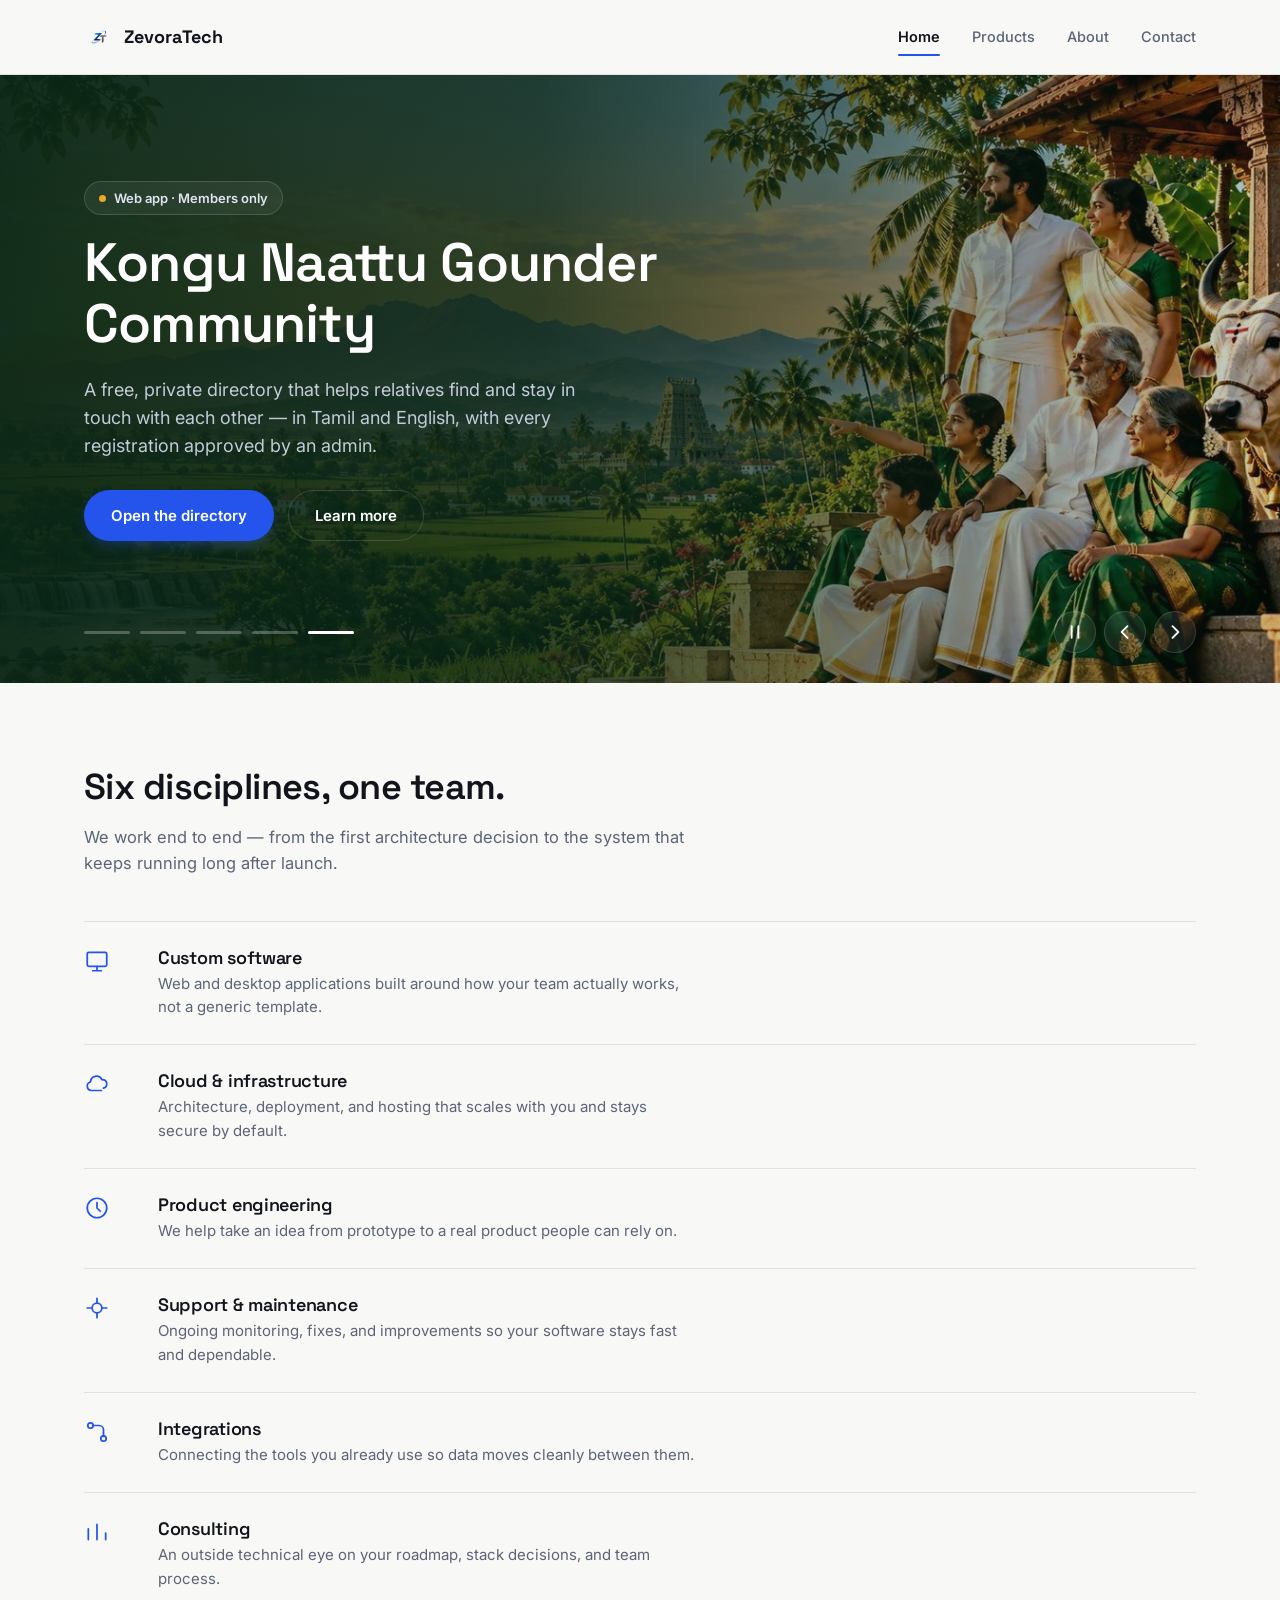
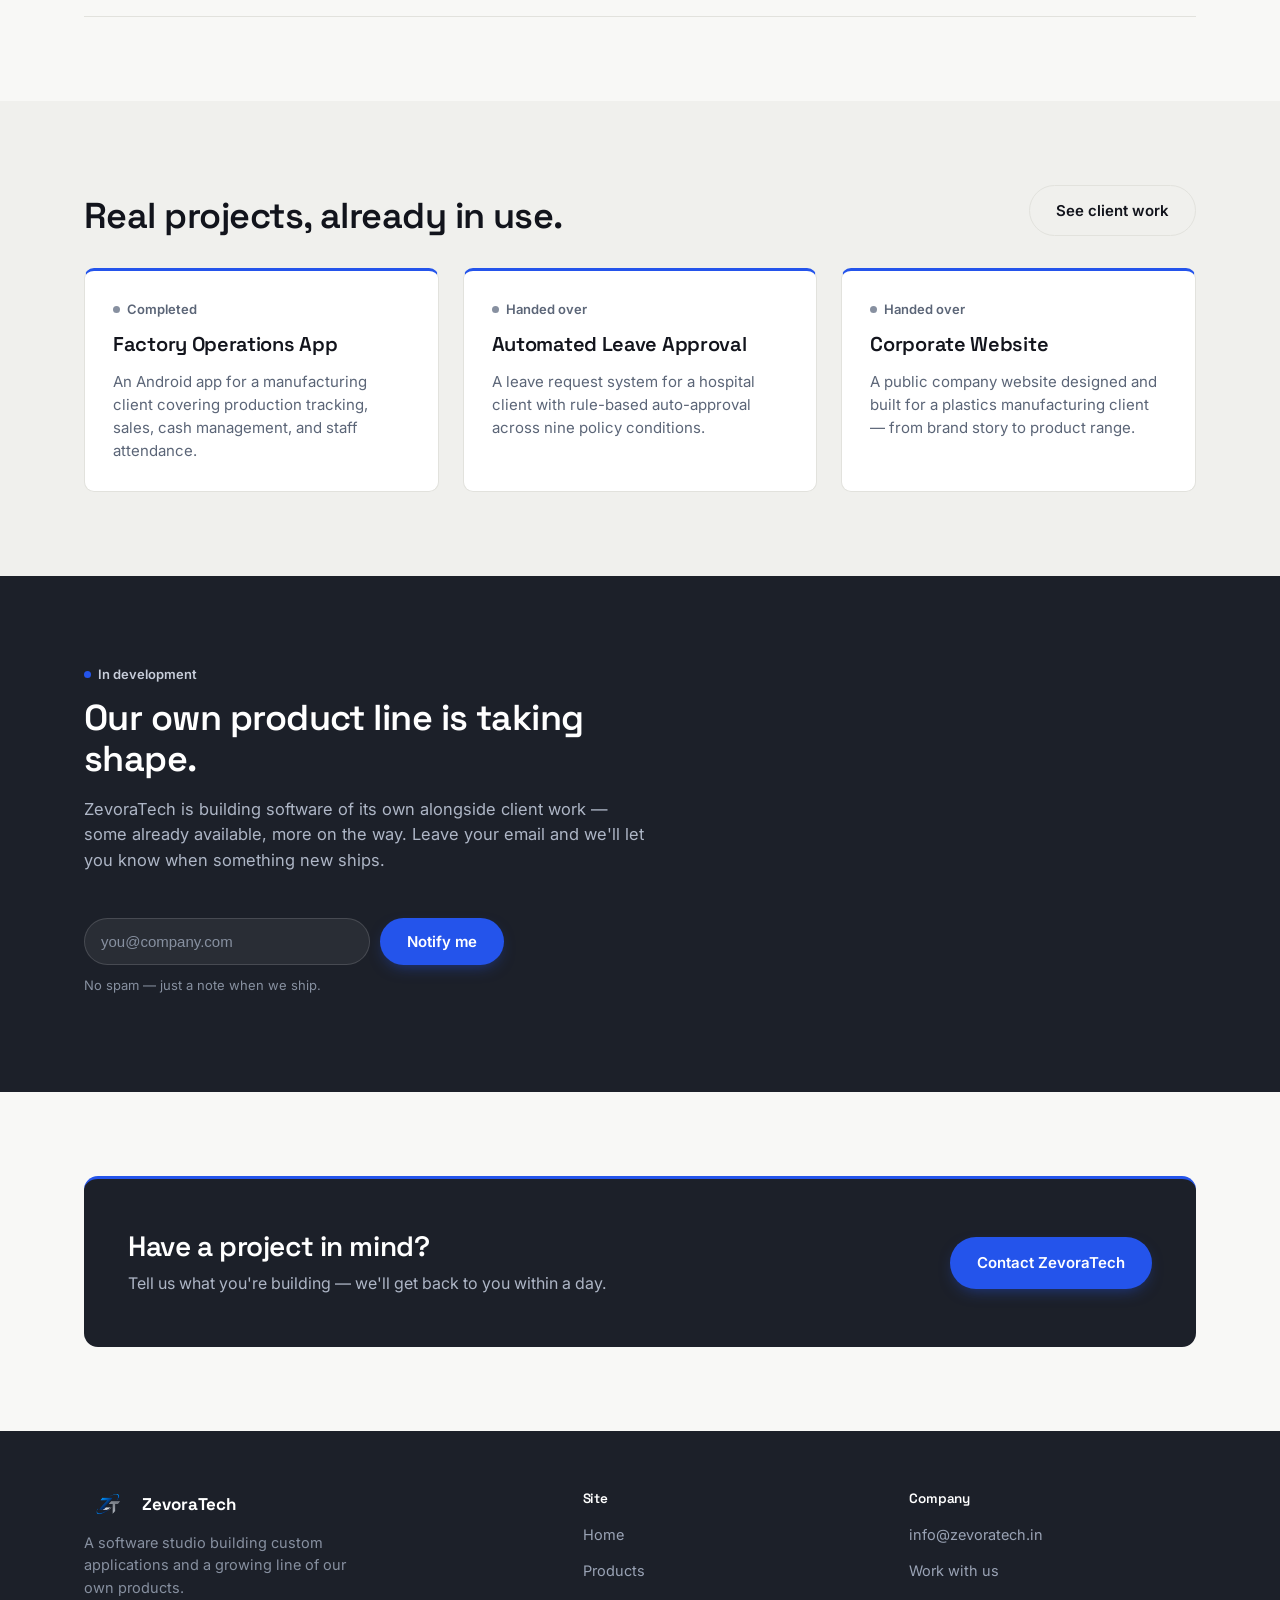
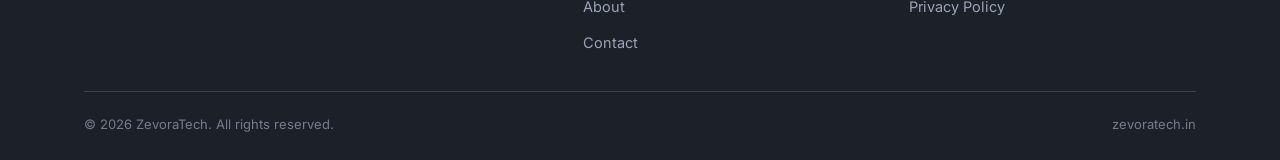
==== index.html @ be5cdc74 "Add files via upload" ====
<!doctype html>
<html lang="en">
<head>
<meta charset="UTF-8">
<meta name="viewport" content="width=device-width, initial-scale=1.0">
<title>ZevoraTech — Software, engineered</title>
<meta name="description" content="ZevoraTech builds custom software, cloud infrastructure, and digital products for growing businesses.">
<link rel="canonical" href="https://www.zevoratech.in/">
<meta property="og:type" content="website">
<meta property="og:title" content="ZevoraTech — Software, engineered">
<meta property="og:description" content="ZevoraTech builds custom software, cloud infrastructure, and digital products for growing businesses.">
<meta property="og:url" content="https://www.zevoratech.in/">
<meta property="og:image" content="https://www.zevoratech.in/assets/logo2-icon-square.png">
<meta name="twitter:card" content="summary">
<meta name="twitter:title" content="ZevoraTech — Software, engineered">
<meta name="twitter:description" content="ZevoraTech builds custom software, cloud infrastructure, and digital products for growing businesses.">
<meta name="twitter:image" content="https://www.zevoratech.in/assets/logo2-icon-square.png">
<script type="application/ld+json">
{
  "@context": "https://schema.org",
  "@type": "Organization",
  "name": "ZevoraTech",
  "url": "https://www.zevoratech.in/",
  "logo": "https://www.zevoratech.in/assets/logo2-icon-square.png",
  "email": "info@zevoratech.in",
  "description": "ZevoraTech is a software studio building custom applications, cloud systems, and its own line of software products.",
  "address": {
    "@type": "PostalAddress",
    "addressLocality": "Perambalur",
    "addressRegion": "Tamil Nadu",
    "addressCountry": "IN"
  }
}
</script>
<link rel="icon" href="assets/logo2-icon-square.png">
<link rel="preconnect" href="https://fonts.googleapis.com">
<link href="https://fonts.googleapis.com/css2?family=Space+Grotesk:wght@500;600;700&family=Inter:wght@400;500;600;700&display=swap" rel="stylesheet">
<link rel="stylesheet" href="styles.css">
</head>
<body>

<nav class="nav">
  <div class="container">
    <a href="index.html" class="brand"><img src="assets/logo2-mark-t.png" alt="ZevoraTech logo">ZevoraTech</a>
    <div class="nav-links" id="navLinks">
      <a href="index.html" class="active">Home</a>
      <a href="products.html">Products</a>
      <a href="about.html">About</a>
      <a href="contact.html">Contact</a>
    </div>
    <button class="nav-toggle" id="navToggle" aria-label="Toggle menu" aria-expanded="false">
      <span></span><span></span><span></span>
    </button>
  </div>
</nav>

<header class="slider" id="heroSlider" role="region" aria-roledescription="carousel" aria-label="ZevoraTech highlights">
  <div class="slides">

    <article class="slide s-brand is-active" role="group" aria-roledescription="slide" aria-label="1 of 5">
      <div class="container slide-inner">
        <div class="slide-text">
          <span class="chip">Software studio</span>
          <h1>Software for the systems that keep your business running.</h1>
          <p class="lead">ZevoraTech designs and builds the applications, platforms, and cloud systems that let growing businesses move faster &mdash; from first line of code to production.</p>
          <div class="hero-actions">
            <a href="contact.html" class="btn btn-primary">Start a project</a>
            <a href="products.html" class="btn btn-ghost-dark">See our work</a>
          </div>
        </div>
        <div class="slide-art">
          <div class="spec-panel">
            <div class="spec-panel-mark"><img src="assets/logo2-mark-dark.png" alt="ZevoraTech mark"></div>
            <dl>
              <div class="spec-row"><dt>Studio</dt><dd>ZevoraTech</dd></div>
              <div class="spec-row"><dt>Systems shipped</dt><dd>5</dd></div>
              <div class="spec-row"><dt>Industries served</dt><dd>Manufacturing, Healthcare, Finance</dd></div>
              <div class="spec-row"><dt>Build stack</dt><dd>Native, cloud-first</dd></div>
            </dl>
          </div>
        </div>
      </div>
    </article>

    <article class="slide s-winclean" role="group" aria-roledescription="slide" aria-label="2 of 5" aria-hidden="true">
      <div class="container slide-inner">
        <div class="slide-text">
          <span class="chip chip-live">Available now &middot; Windows</span>
          <h2>WinClean Pro</h2>
          <p class="lead">Free up space and clear out junk and duplicates &mdash; with a quarantine and a restore point before anything is deleted. Runs on your PC, with no account and no internet needed.</p>
          <div class="hero-actions">
            <a href="https://github.com/zevoratech/zevoratech-site/releases/latest/download/WinClean.Pro.Setup.exe" class="btn btn-primary" rel="noopener" tabindex="-1">Download for Windows</a>
            <a href="products.html" class="btn btn-ghost-dark" tabindex="-1">Learn more</a>
          </div>
        </div>
        <div class="slide-art" aria-hidden="true">
          <svg viewBox="0 0 380 300" class="art">
            <rect x="20" y="24" width="340" height="252" rx="16" class="a-fill a-line"/>
            <circle cx="42" cy="46" r="5" class="a-dot"/><circle cx="60" cy="46" r="5" class="a-dot"/><circle cx="78" cy="46" r="5" class="a-dot"/>
            <circle cx="110" cy="150" r="52" class="a-ring-bg"/>
            <circle cx="110" cy="150" r="52" class="a-ring" pathLength="100" stroke-dasharray="78 100" transform="rotate(-90 110 150)"/>
            <text x="110" y="158" text-anchor="middle" class="a-num">78%</text>
            <rect x="196" y="104" width="136" height="12" rx="6" class="a-bar"/>
            <rect x="196" y="104" width="96" height="12" rx="6" class="a-bar-on"/>
            <rect x="196" y="136" width="136" height="12" rx="6" class="a-bar"/>
            <rect x="196" y="136" width="58" height="12" rx="6" class="a-bar-on"/>
            <rect x="196" y="168" width="136" height="12" rx="6" class="a-bar"/>
            <rect x="196" y="168" width="118" height="12" rx="6" class="a-bar-on"/>
            <rect x="196" y="204" width="136" height="30" rx="15" class="a-pill"/>
            <path d="M214 219l6 6 12-13" class="a-check"/>
          </svg>
        </div>
      </div>
    </article>

    <article class="slide s-netscope" role="group" aria-roledescription="slide" aria-label="3 of 5" aria-hidden="true">
      <div class="container slide-inner">
        <div class="slide-text">
          <span class="chip chip-live">Available now &middot; Android</span>
          <h2>NetScope</h2>
          <p class="lead">Signal strength, cell and Wi-Fi details, speed tests, and connection diagnostics &mdash; all in one Android app.</p>
          <div class="hero-actions">
            <a href="https://play.google.com/store/apps/details?id=com.zevoratech.netscope" class="btn btn-primary" target="_blank" rel="noopener" tabindex="-1">Get it on Google Play</a>
            <a href="products.html" class="btn btn-ghost-dark" tabindex="-1">Learn more</a>
          </div>
        </div>
        <div class="slide-art" aria-hidden="true">
          <svg viewBox="0 0 380 300" class="art">
            <g class="a-arcs" fill="none" stroke-linecap="round">
              <path d="M149.2 191.8A46 46 0 0 1 210.8 191.8" style="opacity:1"/>
              <path d="M121.1 160.6A88 88 0 0 1 238.9 160.6" style="opacity:0.75"/>
              <path d="M93.0 129.4A130 130 0 0 1 267.0 129.4" style="opacity:0.5"/>
              <path d="M64.9 98.2A172 172 0 0 1 295.1 98.2" style="opacity:0.3"/>
            </g>
            <circle cx="180" cy="226" r="9" class="a-dotbig"/>
            <g class="a-bars" transform="translate(-6 8)">
              <rect x="250" y="226" width="14" height="22" rx="3"/><rect x="272" y="212" width="14" height="36" rx="3"/>
              <rect x="294" y="196" width="14" height="52" rx="3"/><rect x="316" y="178" width="14" height="70" rx="3" style="opacity:.35"/>
            </g>
            <text x="180" y="276" text-anchor="middle" class="a-num sm">-67 dBm</text>
          </svg>
        </div>
      </div>
    </article>

    <article class="slide s-sensor" role="group" aria-roledescription="slide" aria-label="4 of 5" aria-hidden="true">
      <div class="container slide-inner">
        <div class="slide-text">
          <span class="chip chip-soon">In testing &middot; Android</span>
          <h2>Zevora Sensor Lab</h2>
          <p class="lead">Compass, spirit level, altimeter, lux meter, metal detector, g-force meter, step counter, and live dashboards for every sensor on your phone &mdash; fully on-device.</p>
          <div class="hero-actions">
            <a href="https://play.google.com/store/apps/details?id=in.zevoratech.sensorlab" class="btn btn-primary" target="_blank" rel="noopener" tabindex="-1">Get it on Google Play</a>
            <a href="products.html" class="btn btn-ghost-dark" tabindex="-1">Learn more</a>
          </div>
        </div>
        <div class="slide-art" aria-hidden="true">
          <svg viewBox="0 0 380 300" class="art">
            <circle cx="190" cy="132" r="104" class="a-fill a-line"/>
            <circle cx="190" cy="132" r="92" fill="none" class="a-ticks" stroke-dasharray="2 14.4"/>
            <g transform="rotate(38 190 132)">
              <polygon points="190,50 202,132 178,132" class="a-needle"/>
              <polygon points="190,214 202,132 178,132" class="a-needle-b"/>
            </g>
            <circle cx="190" cy="132" r="7" class="a-dotbig"/>
            <text x="190" y="64" text-anchor="middle" class="a-num sm">N</text>
            <rect x="90" y="262" width="200" height="22" rx="11" class="a-fill a-line"/>
            <circle cx="214" cy="273" r="8" class="a-dotbig"/>
            <line x1="190" y1="262" x2="190" y2="284" class="a-line"/>
          </svg>
        </div>
      </div>
    </article>

    <article class="slide s-kngc" role="group" aria-roledescription="slide" aria-label="5 of 5" aria-hidden="true">
      <div class="container slide-inner">
        <div class="slide-text">
          <span class="chip chip-soon">Web app &middot; Members only</span>
          <h2>Kongu Naattu Gounder Community</h2>
          <p class="lead">A free, private directory that helps relatives find and stay in touch with each other &mdash; in Tamil and English, with every registration approved by an admin.</p>
          <div class="hero-actions">
            <a href="https://kngc.in" class="btn btn-primary" rel="noopener" tabindex="-1">Open the directory</a>
            <a href="products.html" class="btn btn-ghost-dark" tabindex="-1">Learn more</a>
          </div>
        </div>
      </div>
    </article>

  </div>

  <div class="slider-ui container">
    <div class="dots">
      <button type="button" class="dot is-active" aria-label="Go to slide 1" aria-current="true"><i></i></button>
      <button type="button" class="dot" aria-label="Go to slide 2"><i></i></button>
      <button type="button" class="dot" aria-label="Go to slide 3"><i></i></button>
      <button type="button" class="dot" aria-label="Go to slide 4"><i></i></button>
      <button type="button" class="dot" aria-label="Go to slide 5"><i></i></button>
    </div>
    <div class="ctrls">
      <button type="button" class="ctrl" id="sPause" aria-label="Pause slideshow"><svg viewBox="0 0 24 24" aria-hidden="true"><path class="i-pause" d="M8 5v14M16 5v14"/><path class="i-play" d="M8 5l11 7-11 7z"/></svg></button>
      <button type="button" class="ctrl" id="sPrev" aria-label="Previous slide"><svg viewBox="0 0 24 24" aria-hidden="true"><path d="M15 5l-7 7 7 7"/></svg></button>
      <button type="button" class="ctrl" id="sNext" aria-label="Next slide"><svg viewBox="0 0 24 24" aria-hidden="true"><path d="M9 5l7 7-7 7"/></svg></button>
    </div>
  </div>
</header>

<section>
  <div class="container">
    <div class="section-head">
      <h2>Six disciplines, one team.</h2>
      <p>We work end to end — from the first architecture decision to the system that keeps running long after launch.</p>
    </div>
    <div class="capability-list">
      <div class="capability-row">
        <svg viewBox="0 0 24 24" fill="none" stroke="currentColor" stroke-width="1.6" stroke-linecap="round" stroke-linejoin="round"><rect x="3" y="4" width="18" height="13" rx="1.5"/><path d="M8 21h8M12 17v4"/></svg>
        <div>
          <h3>Custom software</h3>
          <p>Web and desktop applications built around how your team actually works, not a generic template.</p>
        </div>
      </div>
      <div class="capability-row">
        <svg viewBox="0 0 24 24" fill="none" stroke="currentColor" stroke-width="1.6" stroke-linecap="round" stroke-linejoin="round"><path d="M7 18a4 4 0 0 1-1-7.87A5.5 5.5 0 0 1 16.5 8h.5a4 4 0 0 1 1 7.87"/><path d="M8 18h8"/></svg>
        <div>
          <h3>Cloud &amp; infrastructure</h3>
          <p>Architecture, deployment, and hosting that scales with you and stays secure by default.</p>
        </div>
      </div>
      <div class="capability-row">
        <svg viewBox="0 0 24 24" fill="none" stroke="currentColor" stroke-width="1.6" stroke-linecap="round" stroke-linejoin="round"><circle cx="12" cy="12" r="9"/><path d="M12 7v5l3 3"/></svg>
        <div>
          <h3>Product engineering</h3>
          <p>We help take an idea from prototype to a real product people can rely on.</p>
        </div>
      </div>
      <div class="capability-row">
        <svg viewBox="0 0 24 24" fill="none" stroke="currentColor" stroke-width="1.6" stroke-linecap="round" stroke-linejoin="round"><path d="M12 3v4M12 17v4M3 12h4M17 12h4"/><circle cx="12" cy="12" r="4.5"/></svg>
        <div>
          <h3>Support &amp; maintenance</h3>
          <p>Ongoing monitoring, fixes, and improvements so your software stays fast and dependable.</p>
        </div>
      </div>
      <div class="capability-row">
        <svg viewBox="0 0 24 24" fill="none" stroke="currentColor" stroke-width="1.6" stroke-linecap="round" stroke-linejoin="round"><circle cx="6" cy="6" r="2.5"/><circle cx="18" cy="18" r="2.5"/><path d="M8 6h6a4 4 0 0 1 4 4v6"/></svg>
        <div>
          <h3>Integrations</h3>
          <p>Connecting the tools you already use so data moves cleanly between them.</p>
        </div>
      </div>
      <div class="capability-row">
        <svg viewBox="0 0 24 24" fill="none" stroke="currentColor" stroke-width="1.6" stroke-linecap="round" stroke-linejoin="round"><path d="M4 19V9M12 19V5M20 19v-6"/></svg>
        <div>
          <h3>Consulting</h3>
          <p>An outside technical eye on your roadmap, stack decisions, and team process.</p>
        </div>
      </div>
    </div>
  </div>
</section>

<section style="background:var(--paper-dim);">
  <div class="container">
    <div class="section-head" style="display:flex;align-items:flex-end;justify-content:space-between;gap:24px;flex-wrap:wrap;max-width:none;margin-bottom:32px;">
      <div>
        <h2 style="margin-bottom:0;">Real projects, already in use.</h2>
      </div>
      <a href="products.html" class="btn btn-ghost">See client work</a>
    </div>
    <div class="grid-3">
      <div class="product-card accent-client">
        <div class="card-top"><span class="status">Completed</span></div>
        <h3>Factory Operations App</h3>
        <p>An Android app for a manufacturing client covering production tracking, sales, cash management, and staff attendance.</p>
      </div>
      <div class="product-card accent-client">
        <div class="card-top"><span class="status">Handed over</span></div>
        <h3>Automated Leave Approval</h3>
        <p>A leave request system for a hospital client with rule-based auto-approval across nine policy conditions.</p>
      </div>
      <div class="product-card accent-client">
        <div class="card-top"><span class="status">Handed over</span></div>
        <h3>Corporate Website</h3>
        <p>A public company website designed and built for a plastics manufacturing client — from brand story to product range.</p>
      </div>
    </div>
  </div>
</section>

<section style="background:var(--graphite);color:#fff;">
  <div class="container">
    <div class="section-head" style="max-width:560px;">
      <span class="status is-progress on-dark" style="margin-bottom:14px;">In development</span>
      <h2 style="margin-top:0;">Our own product line is taking shape.</h2>
      <p style="color:#aeb6c6;">ZevoraTech is building software of its own alongside client work — some already available, more on the way. Leave your email and we'll let you know when something new ships.</p>
    </div>
    <form class="notify-form" onsubmit="event.preventDefault(); this.querySelector('button').textContent='You are on the list'; this.querySelector('button').disabled=true;">
      <input type="email" placeholder="you@company.com" required aria-label="Email address">
      <button type="submit" class="btn btn-primary">Notify me</button>
    </form>
    <p class="form-note">No spam — just a note when we ship.</p>
  </div>
</section>

<section>
  <div class="container">
    <div class="cta-band">
      <div>
        <h2>Have a project in mind?</h2>
        <p>Tell us what you're building — we'll get back to you within a day.</p>
      </div>
      <a href="contact.html" class="btn btn-primary">Contact ZevoraTech</a>
    </div>
  </div>
</section>

<footer>
  <div class="container">
    <div class="footer-grid">
      <div>
        <div class="footer-brand"><img src="assets/logo2-mark-dark.png" alt="ZevoraTech logo">ZevoraTech</div>
        <p style="color:#8790a0;font-size:14.5px;max-width:280px;">A software studio building custom applications and a growing line of our own products.</p>
      </div>
      <div>
        <h4>Site</h4>
        <ul>
          <li><a href="index.html">Home</a></li>
          <li><a href="products.html">Products</a></li>
          <li><a href="about.html">About</a></li>
          <li><a href="contact.html">Contact</a></li>
        </ul>
      </div>
      <div>
        <h4>Company</h4>
        <ul>
          <li><a href="mailto:info@zevoratech.in">info@zevoratech.in</a></li>
          <li><a href="contact.html">Work with us</a></li>
          <li><a href="privacy-policy.html">Privacy Policy</a></li>
        </ul>
      </div>
    </div>
    <div class="footer-bottom">
      <span>© <span id="year"></span> ZevoraTech. All rights reserved.</span>
      <span>zevoratech.in</span>
    </div>
  </div>
</footer>

<script src="script.js"></script>
</body>
</html>
---- styles.css ----
/* ============================================================
   ZevoraTech — Design tokens
   A small studio building for manufacturing, healthcare and
   trading clients — the palette and structure lean toward
   precision and specification rather than generic SaaS polish.
   ============================================================ */
:root{
  --ink:#12141c;
  --graphite:#1c2029;
  --graphite-2:#242a36;
  --blue:#2454eb;
  --blue-deep:#1b3fc4;
  --blue-light:#8fabff;
  --steel:#5b6577;
  --steel-light:#8790a0;
  --paper:#f8f8f6;
  --paper-dim:#f0f0ed;
  --line:#e2e2dd;
  --line-dark:rgba(255,255,255,0.14);
  --ok:#1f9d63;
  --radius-sm:10px;
  --radius:14px;
  --max:1160px;
  --font-display:'Space Grotesk', sans-serif;
  --font-body:'Inter', sans-serif;
}

*,*::before,*::after{box-sizing:border-box;}
html{scroll-behavior:smooth;}
body{
  margin:0;
  font-family:var(--font-body);
  color:var(--ink);
  background:var(--paper);
  -webkit-font-smoothing:antialiased;
  line-height:1.55;
}
img{max-width:100%;display:block;}
a{color:inherit;text-decoration:none;}
h1,h2,h3,h4{font-family:var(--font-display);margin:0 0 .5em;line-height:1.12;letter-spacing:-0.015em;font-weight:600;}
p{margin:0 0 1em;color:var(--steel);}
.container{max-width:var(--max);margin:0 auto;padding:0 24px;}
:focus-visible{outline:2px solid var(--blue);outline-offset:3px;}
@media (prefers-reduced-motion: reduce){
  *{animation-duration:.01ms !important;animation-iteration-count:1 !important;transition-duration:.01ms !important;scroll-behavior:auto !important;}
}

/* Small structural kicker — sentence case, no tracking, no mono.
   Used sparingly where it genuinely orients the reader. */
.kicker{
  font-size:14px;color:var(--steel);margin:0 0 10px;font-weight:500;
}

/* ============================================================
   Buttons — pill shape is deliberate: it echoes the ring/swoosh
   in the ZT mark, not a default rounded-button choice.
   ============================================================ */
.btn{
  display:inline-flex;align-items:center;justify-content:center;gap:8px;
  font-family:var(--font-body);font-weight:600;font-size:15px;
  padding:13px 26px;border-radius:999px;border:1px solid transparent;
  cursor:pointer;transition:transform .16s ease, box-shadow .16s ease, background .16s ease, color .16s ease, border-color .16s ease;
  white-space:nowrap;
}
.btn-primary{background:var(--blue);color:#fff;box-shadow:0 6px 16px -6px rgba(36,84,235,.55);}
.btn-primary:hover{background:var(--blue-deep);transform:translateY(-1px);box-shadow:0 10px 22px -6px rgba(36,84,235,.6);}
.btn-ghost{background:transparent;border-color:var(--line);color:var(--ink);}
.btn-ghost:hover{border-color:var(--blue);color:var(--blue);}
.btn-ghost-dark{background:transparent;border-color:var(--line-dark);color:#fff;}
.btn-ghost-dark:hover{border-color:var(--blue-light);color:var(--blue-light);}
.btn-small{padding:9px 18px;font-size:13.5px;}

/* ============================================================
   Nav
   ============================================================ */
.nav{
  position:sticky;top:0;z-index:50;
  background:rgba(248,248,246,.88);
  backdrop-filter:blur(10px);
  border-bottom:1px solid var(--line);
}
.nav .container{
  display:flex;align-items:center;justify-content:space-between;
  height:74px;
}
.brand{display:flex;align-items:center;gap:10px;font-family:var(--font-display);font-weight:700;font-size:18px;}
.brand img{height:30px;width:30px;object-fit:contain;}
.nav-links{display:flex;align-items:center;gap:32px;}
.nav-links a{
  font-size:14.5px;font-weight:500;color:var(--steel);
  position:relative;padding:4px 0;
}
.nav-links a:hover{color:var(--ink);}
.nav-links a.active{color:var(--ink);font-weight:600;}
.nav-links a.active::after{
  content:"";position:absolute;left:0;right:0;bottom:-4px;height:2px;background:var(--blue);border-radius:2px;
}
.nav-toggle{display:none;background:none;border:0;cursor:pointer;padding:6px;}
.nav-toggle span{display:block;width:22px;height:2px;background:var(--ink);margin:5px 0;border-radius:2px;}

@media (max-width:860px){
  .nav-links{
    position:absolute;top:74px;left:0;right:0;
    background:var(--paper);border-bottom:1px solid var(--line);
    flex-direction:column;align-items:flex-start;gap:0;
    padding:8px 24px 18px;
    display:none;
  }
  .nav-links.open{display:flex;}
  .nav-links a{width:100%;padding:12px 0;border-bottom:1px solid var(--line);}
  .nav-toggle{display:block;}
}

/* ============================================================
   Hero — a spec panel replaces the old glow/blob treatment,
   pairing the mark with real facts instead of decoration.
   ============================================================ */
.hero{
  background:var(--graphite);
  color:#fff;
  padding:88px 0 84px;
}
.hero-grid{
  display:grid;grid-template-columns:1.15fr .85fr;gap:56px;align-items:center;
}
.hero h1{font-size:clamp(34px,4.4vw,54px);margin-bottom:.4em;font-weight:600;}
.hero p.lead{color:#aeb6c6;font-size:18px;max-width:500px;}
.hero-actions{display:flex;gap:14px;margin-top:32px;flex-wrap:wrap;}

.spec-panel{
  border:1px solid var(--line-dark);
  border-radius:var(--radius);
  background:
    linear-gradient(var(--graphite-2), var(--graphite-2)) padding-box,
    repeating-linear-gradient(0deg, transparent, transparent 27px, rgba(143,171,255,.07) 27px, rgba(143,171,255,.07) 28px),
    repeating-linear-gradient(90deg, transparent, transparent 27px, rgba(143,171,255,.07) 27px, rgba(143,171,255,.07) 28px);
  overflow:hidden;
}
.spec-panel-mark{
  padding:36px 32px 24px;
  display:flex;align-items:center;justify-content:center;
  border-bottom:1px solid var(--line-dark);
}
.spec-panel-mark img{width:120px;}
.spec-panel dl{margin:0;padding:20px 28px;}
.spec-panel .spec-row{
  display:flex;justify-content:space-between;gap:16px;
  padding:11px 0;border-bottom:1px solid var(--line-dark);
  font-size:14px;
}
.spec-panel .spec-row:last-child{border-bottom:0;}
.spec-panel dt{color:#8790a0;}
.spec-panel dd{margin:0;color:#fff;font-weight:600;text-align:right;}

@media (max-width:860px){
  .hero-grid{grid-template-columns:1fr;}
}

/* ============================================================
   Sections
   ============================================================ */
section{padding:84px 0;}
.section-head{max-width:640px;margin:0 0 44px;}
.section-head.center{margin-left:auto;margin-right:auto;text-align:center;}
.section-head h2{font-size:clamp(26px,3vw,36px);}
.section-head p{font-size:16.5px;}

.grid-3{display:grid;grid-template-columns:repeat(3,1fr);gap:24px;}
.grid-2{display:grid;grid-template-columns:repeat(2,1fr);gap:24px;}
@media (max-width:860px){
  .grid-3,.grid-2{grid-template-columns:1fr;}
}

/* Capability list — a row list, not a card grid, since it isn't
   a catalog of discrete items the way products/client work is. */
.capability-list{border-top:1px solid var(--line);}
.capability-row{
  display:grid;grid-template-columns:52px 1fr;gap:22px;
  padding:26px 0;border-bottom:1px solid var(--line);
}
.capability-row svg{width:26px;height:26px;stroke:var(--blue);fill:none;stroke-width:1.6;}
.capability-row h3{font-size:18px;margin-bottom:4px;}
.capability-row p{margin:0;font-size:15px;max-width:60ch;}

/* CTA band */
.cta-band{
  background:var(--graphite);
  color:#fff;border-radius:var(--radius);padding:52px 44px;
  border-top:3px solid var(--blue);
  display:flex;align-items:center;justify-content:space-between;gap:32px;flex-wrap:wrap;
}
.cta-band h2{font-size:clamp(22px,2.4vw,28px);margin-bottom:.3em;}
.cta-band p{color:#aeb6c6;margin-bottom:0;}

/* Footer */
footer{background:var(--graphite);color:#aeb6c6;padding:60px 0 26px;}
.footer-grid{display:grid;grid-template-columns:1.6fr repeat(2,1fr);gap:40px;padding-bottom:36px;}
.footer-brand{display:flex;align-items:center;gap:10px;font-family:var(--font-display);font-weight:700;font-size:17px;color:#fff;margin-bottom:14px;}
.footer-brand img{height:26px;}
footer h4{color:#fff;font-size:13.5px;font-weight:600;margin-bottom:16px;}
footer ul{list-style:none;margin:0;padding:0;display:flex;flex-direction:column;gap:11px;}
footer a{font-size:14.5px;color:#9aa3b5;}
footer a:hover{color:var(--blue-light);}
.footer-bottom{
  border-top:1px solid var(--line-dark);padding-top:22px;
  display:flex;justify-content:space-between;align-items:center;flex-wrap:wrap;gap:12px;
  font-size:13px;color:#727c8f;
}
@media (max-width:860px){
  .footer-grid{grid-template-columns:1fr 1fr;}
}

/* ============================================================
   Page hero (secondary pages)
   ============================================================ */
.page-hero{
  background:var(--graphite);
  color:#fff;padding:68px 0 56px;
}
.page-hero h1{font-size:clamp(30px,3.8vw,44px);}
.page-hero p{color:#aeb6c6;max-width:600px;font-size:17px;margin-bottom:0;}

/* Status tag — a colored dot plus sentence-case text, not an
   uppercase pill; the color itself carries meaning. */
.status{
  display:inline-flex;align-items:center;gap:7px;
  font-size:13px;font-weight:600;color:var(--steel);
}
.status::before{content:"";width:7px;height:7px;border-radius:50%;background:var(--steel-light);flex-shrink:0;}
.status.is-live::before{background:var(--ok);}
.status.is-progress::before{background:var(--blue);}
.status.on-dark{color:#c7cdda;}

.tag{
  font-size:13px;color:var(--steel);
}

/* Product / client-work cards */
.product-card{
  background:#fff;border:1px solid var(--line);border-radius:var(--radius-sm);
  padding:28px;border-top:3px solid var(--line);
  display:flex;flex-direction:column;gap:14px;
}
.product-card.accent-client{border-top-color:var(--blue);}
.product-card.accent-own{border-top-color:var(--steel);}
.product-card .card-top{
  display:flex;align-items:center;justify-content:space-between;gap:12px;flex-wrap:wrap;
}
.product-card h3{font-size:20px;margin:0;}
.product-card p{font-size:15px;margin:0;}
.product-card .card-links{display:flex;gap:10px;flex-wrap:wrap;margin-top:4px;}

/* Notify form */
.notify-form{display:flex;gap:10px;max-width:420px;flex-wrap:wrap;}
.notify-form input[type=email]{
  flex:1;min-width:200px;padding:13px 16px;border-radius:999px;
  border:1px solid var(--line-dark);background:rgba(255,255,255,.06);color:#fff;font-size:15px;
}
.notify-form input[type=email]::placeholder{color:#8790a0;}
.notify-form input[type=email]:focus{outline:2px solid var(--blue-light);outline-offset:2px;}
.form-note{font-size:13px;color:#8790a0;margin-top:10px;}

/* Contact page */
.contact-grid{display:grid;grid-template-columns:1fr 1fr;gap:56px;align-items:start;}
@media (max-width:860px){.contact-grid{grid-template-columns:1fr;}}
.info-row{display:flex;gap:16px;padding:20px 0;border-bottom:1px solid var(--line);}
.info-row:last-child{border-bottom:0;}
.info-row .icon{
  width:36px;height:36px;border-radius:8px;flex-shrink:0;
  background:var(--paper-dim);display:flex;align-items:center;justify-content:center;
  color:var(--blue);
}
.info-row .icon svg{width:18px;height:18px;stroke:var(--blue);fill:none;stroke-width:1.7;}
.info-row h4{margin:0 0 4px;font-size:15px;}
.info-row p{margin:0;font-size:14.5px;}

.form-field{margin-bottom:20px;}
.form-field label{display:block;font-size:13.5px;font-weight:600;margin-bottom:7px;color:var(--steel);}
.form-field input,.form-field textarea,.form-field select{
  width:100%;padding:13px 15px;border-radius:var(--radius-sm);border:1px solid var(--line);
  font-family:var(--font-body);font-size:15px;background:#fff;color:var(--ink);
}
.form-field input:focus,.form-field textarea:focus,.form-field select:focus{
  outline:2px solid var(--blue);outline-offset:1px;border-color:var(--blue);
}
.form-field textarea{resize:vertical;min-height:120px;}
.form-status{font-size:14px;margin-top:14px;display:none;padding:12px 14px;border-radius:var(--radius-sm);}
.form-status.show{display:block;}
.form-status.ok{background:#e9f7ef;color:#146c43;}
.form-status.err{background:#fdecea;color:#b3261e;}
.form-fallback{font-size:13.5px;color:var(--steel);margin-top:16px;}

/* About page */
.value-row{display:grid;grid-template-columns:120px 1fr;gap:20px;padding:24px 0;border-bottom:1px solid var(--line);}
.value-row:last-child{border-bottom:0;}
.value-row .tag{padding-top:3px;}
.value-row h3{font-size:18px;margin-bottom:6px;}
.value-row p{margin:0;}
@media (max-width:640px){
  .value-row{grid-template-columns:1fr;gap:6px;}
}

.stat-row{display:flex;gap:48px;flex-wrap:wrap;padding:36px 0;}
.stat .num{font-family:var(--font-display);font-size:36px;color:var(--ink);}
.stat .label{font-size:13.5px;color:var(--steel);}

/* ============================================================
   Hero slideshow
   ============================================================ */
.slider{position:relative;background:var(--graphite);color:#fff;overflow:hidden;}
.slides{display:grid;}
.slide{
  grid-area:1/1;position:relative;display:flex;align-items:center;
  min-height:560px;padding:76px 0 112px;
  opacity:0;visibility:hidden;transition:opacity .8s ease, visibility .8s;
  --a:var(--blue-light);
}
.slide.is-active{opacity:1;visibility:visible;z-index:1;}
.slide::before{content:"";position:absolute;inset:0;z-index:-1;}
.slide-inner{display:grid;grid-template-columns:1.1fr .9fr;gap:56px;align-items:center;width:100%;}
.slide-text > *{opacity:0;transform:translateY(18px);transition:opacity .7s ease, transform .7s ease;}
.slide.is-active .slide-text > *{opacity:1;transform:none;}
.slide.is-active .slide-text > :nth-child(2){transition-delay:.12s;}
.slide.is-active .slide-text > :nth-child(3){transition-delay:.24s;}
.slide.is-active .slide-text > :nth-child(4){transition-delay:.36s;}
.slide-art{opacity:0;transform:translateX(26px) scale(.97);transition:opacity .9s ease .2s, transform .9s ease .2s;}
.slide.is-active .slide-art{opacity:1;transform:none;}
.slide h1,.slide h2{font-size:clamp(34px,4.4vw,54px);margin-bottom:.4em;font-weight:600;color:#fff;}
.slide p.lead{color:#c4cbd8;font-size:18px;max-width:520px;}
.slide .hero-actions{margin-top:30px;}
.chip{
  display:inline-flex;align-items:center;gap:8px;margin-bottom:18px;
  padding:6px 14px;border-radius:999px;font-size:13px;font-weight:600;color:#dfe5f2;
  border:1px solid var(--line-dark);background:rgba(255,255,255,.06);
}
.chip::before{content:"";width:7px;height:7px;border-radius:50%;background:var(--a);}
.chip-live::before{background:#3ddc97;}

/* each slide gets its own colour mood */
.s-brand::before{background:radial-gradient(900px 420px at 85% 15%, rgba(36,84,235,.28), transparent 60%), var(--graphite);}
.s-winclean{--a:#6ea0ff;}
.s-winclean::before{background:radial-gradient(800px 420px at 80% 20%, rgba(60,110,255,.34), transparent 60%), linear-gradient(135deg,#0f1f45,#1c2029 70%);}
.s-netscope{--a:#2dd4bf;}
.s-netscope::before{background:radial-gradient(800px 420px at 80% 20%, rgba(45,212,191,.26), transparent 60%), linear-gradient(135deg,#0c2b30,#1c2029 70%);}
.s-sensor{--a:#f5a524;}
.s-sensor::before{background:radial-gradient(800px 420px at 80% 20%, rgba(245,165,36,.26), transparent 60%), linear-gradient(135deg,#33250f,#1c2029 70%);}
.s-kngc{--a:#e9a825;}
.s-kngc::before{ /* photo flipped so the family sits on the right, away from the text */
  background:url("assets/kngc-slide.jpg") center/cover;transform:scaleX(-1);
}
.s-kngc::after{
  content:"";position:absolute;inset:0;z-index:-1;
  background:linear-gradient(90deg, rgba(9,38,22,.96) 0%, rgba(9,38,22,.84) 42%, rgba(9,38,22,.2) 100%);
}

/* illustration styling (line art in the slide accent colour) */
.art{width:100%;max-width:400px;margin-left:auto;display:block;filter:drop-shadow(0 18px 36px rgba(0,0,0,.35));}
.art .a-fill{fill:rgba(255,255,255,.05);}
.art .a-line{stroke:var(--a);stroke-width:2;stroke-opacity:.75;fill-opacity:1;}
.art .a-dot{fill:var(--a);opacity:.7;}
.art .a-ring-bg{fill:none;stroke:rgba(255,255,255,.12);stroke-width:12;}
.art .a-ring{fill:none;stroke:var(--a);stroke-width:12;stroke-linecap:round;}
.art .a-num{fill:#fff;font:700 26px var(--font-display);}
.art .a-num.sm{font-size:16px;fill:#dfe5f2;}
.art .a-bar{fill:rgba(255,255,255,.12);}
.art .a-bar-on{fill:var(--a);}
.art .a-pill{fill:var(--a);opacity:.9;}
.art .a-check{fill:none;stroke:#10203f;stroke-width:3;stroke-linecap:round;stroke-linejoin:round;}
.art .a-arcs path{stroke:var(--a);stroke-width:9;}
.art .a-dotbig{fill:var(--a);}
.art .a-bars rect{fill:var(--a);}
.art .a-ticks{stroke:rgba(255,255,255,.55);stroke-width:8;}
.art .a-needle{fill:var(--a);}
.art .a-needle-b{fill:rgba(255,255,255,.28);}
.s-sensor .art .a-line,.s-sensor .art .a-fill{stroke:var(--a);}

/* controls */
.slider-ui{
  position:absolute;left:0;right:0;bottom:30px;z-index:5;
  display:flex;align-items:center;justify-content:space-between;gap:16px;
}
.dots{display:flex;gap:10px;}
.dot{
  position:relative;width:46px;height:20px;padding:0;border:0;background:transparent;cursor:pointer;
}
.dot i{position:absolute;left:0;right:0;top:9px;height:3px;border-radius:2px;background:rgba(255,255,255,.25);overflow:hidden;}
.dot i::after{content:"";position:absolute;inset:0;background:#fff;transform:scaleX(0);transform-origin:left;}
.dot.is-active i::after{transform:scaleX(1);}
.slider.playing .dot.is-active i::after{transform:scaleX(0);animation:sl-progress var(--slide-time,6.5s) linear forwards;}
.slider.paused .dot.is-active i::after{animation-play-state:paused;}
@keyframes sl-progress{to{transform:scaleX(1);}}
.ctrls{display:flex;gap:8px;}
.ctrl{
  width:42px;height:42px;border-radius:50%;border:1px solid var(--line-dark);
  background:rgba(255,255,255,.07);color:#fff;cursor:pointer;display:grid;place-items:center;
  transition:background .16s ease, border-color .16s ease;
}
.ctrl:hover{background:rgba(255,255,255,.16);border-color:rgba(255,255,255,.4);}
.ctrl svg{width:20px;height:20px;fill:none;stroke:currentColor;stroke-width:2.2;stroke-linecap:round;stroke-linejoin:round;}
.ctrl .i-play{display:none;fill:currentColor;stroke:none;}
.slider:not(.playing) .ctrl .i-pause{display:none;}
.slider:not(.playing) .ctrl .i-play{display:block;}

/* scroll reveal for the sections below */
.reveal{opacity:0;transform:translateY(22px);transition:opacity .7s ease, transform .7s ease;}
.reveal.in{opacity:1;transform:none;}

@media (max-width:860px){
  .slide{min-height:0;padding:56px 0 104px;}
  .slide-inner{grid-template-columns:1fr;gap:0;}
  .slide-art{display:none;}
  .slide p.lead{font-size:16.5px;}
  .s-kngc::after{background:linear-gradient(180deg, rgba(9,38,22,.9), rgba(9,38,22,.8));}
  .dot{width:30px;}
  .ctrl{width:38px;height:38px;}
}
@media (prefers-reduced-motion: reduce){
  .slide-text > *,.slide-art,.reveal{opacity:1;transform:none;}
}
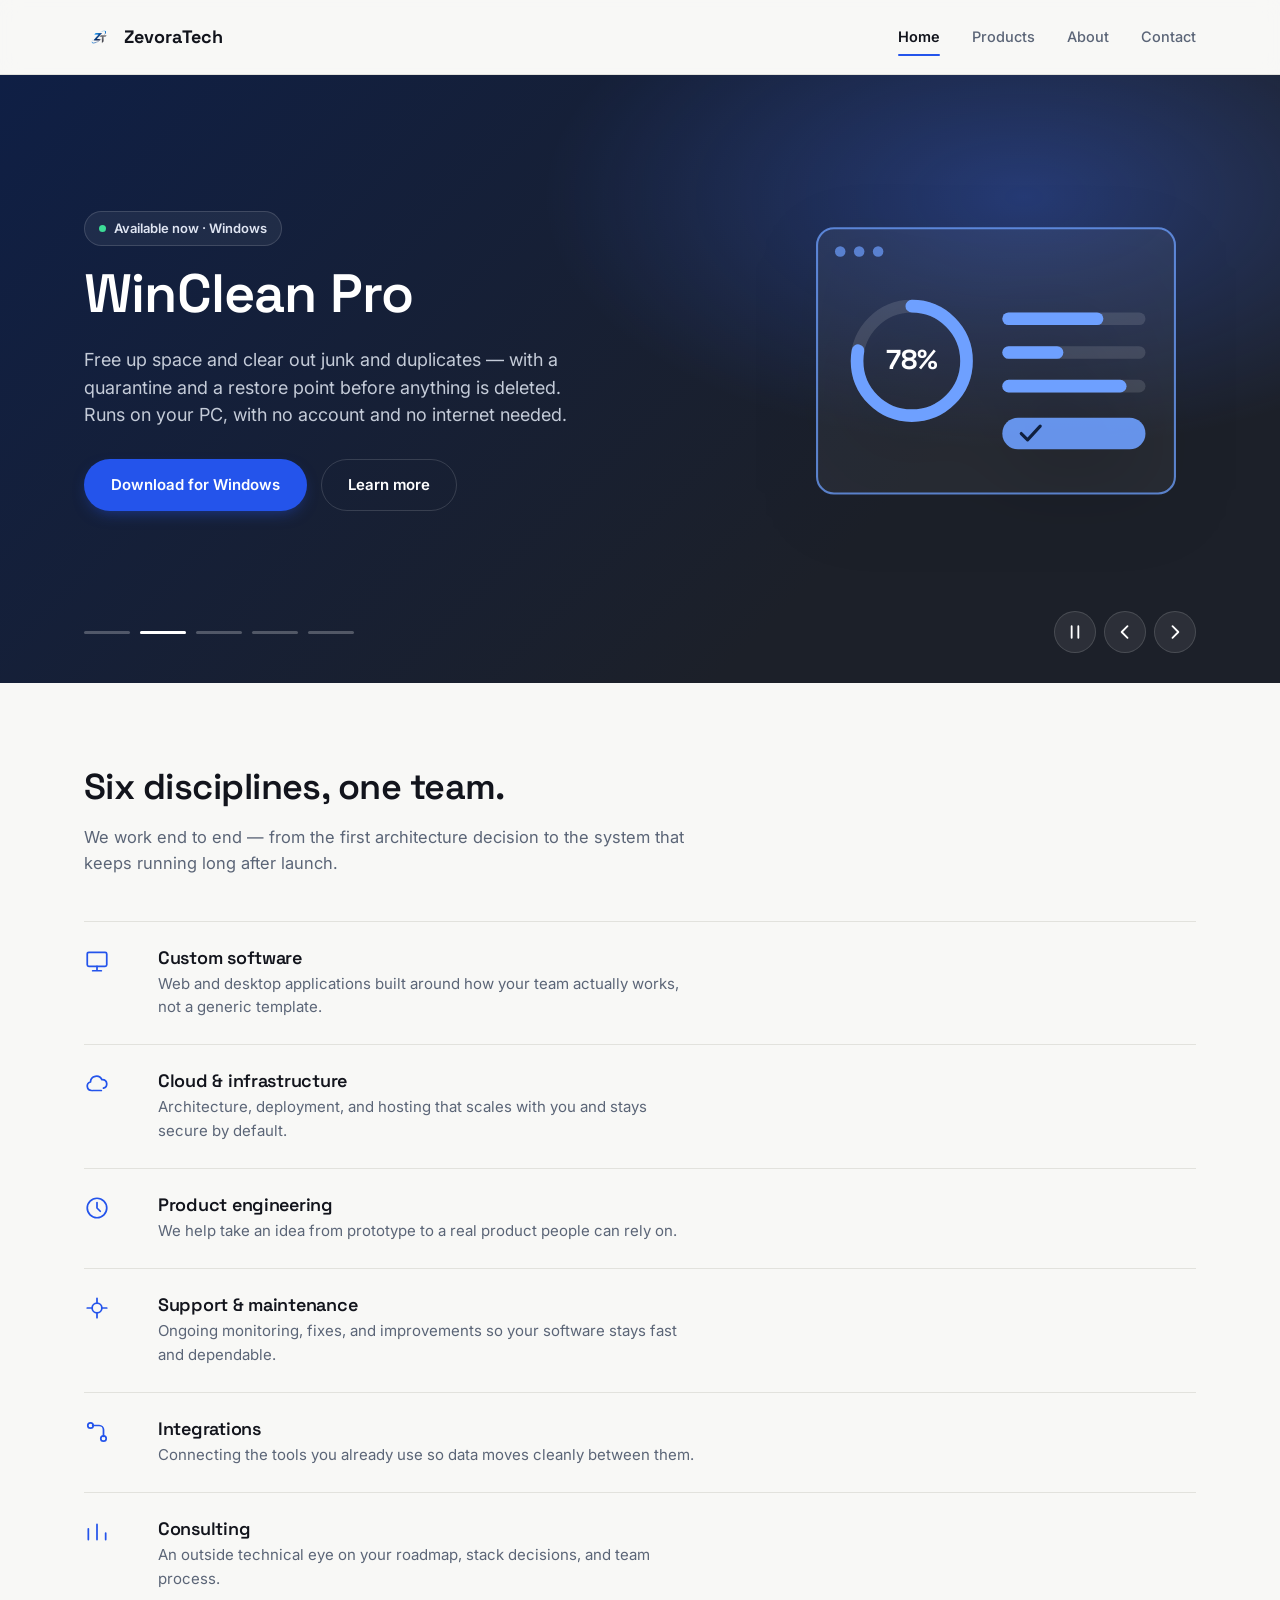
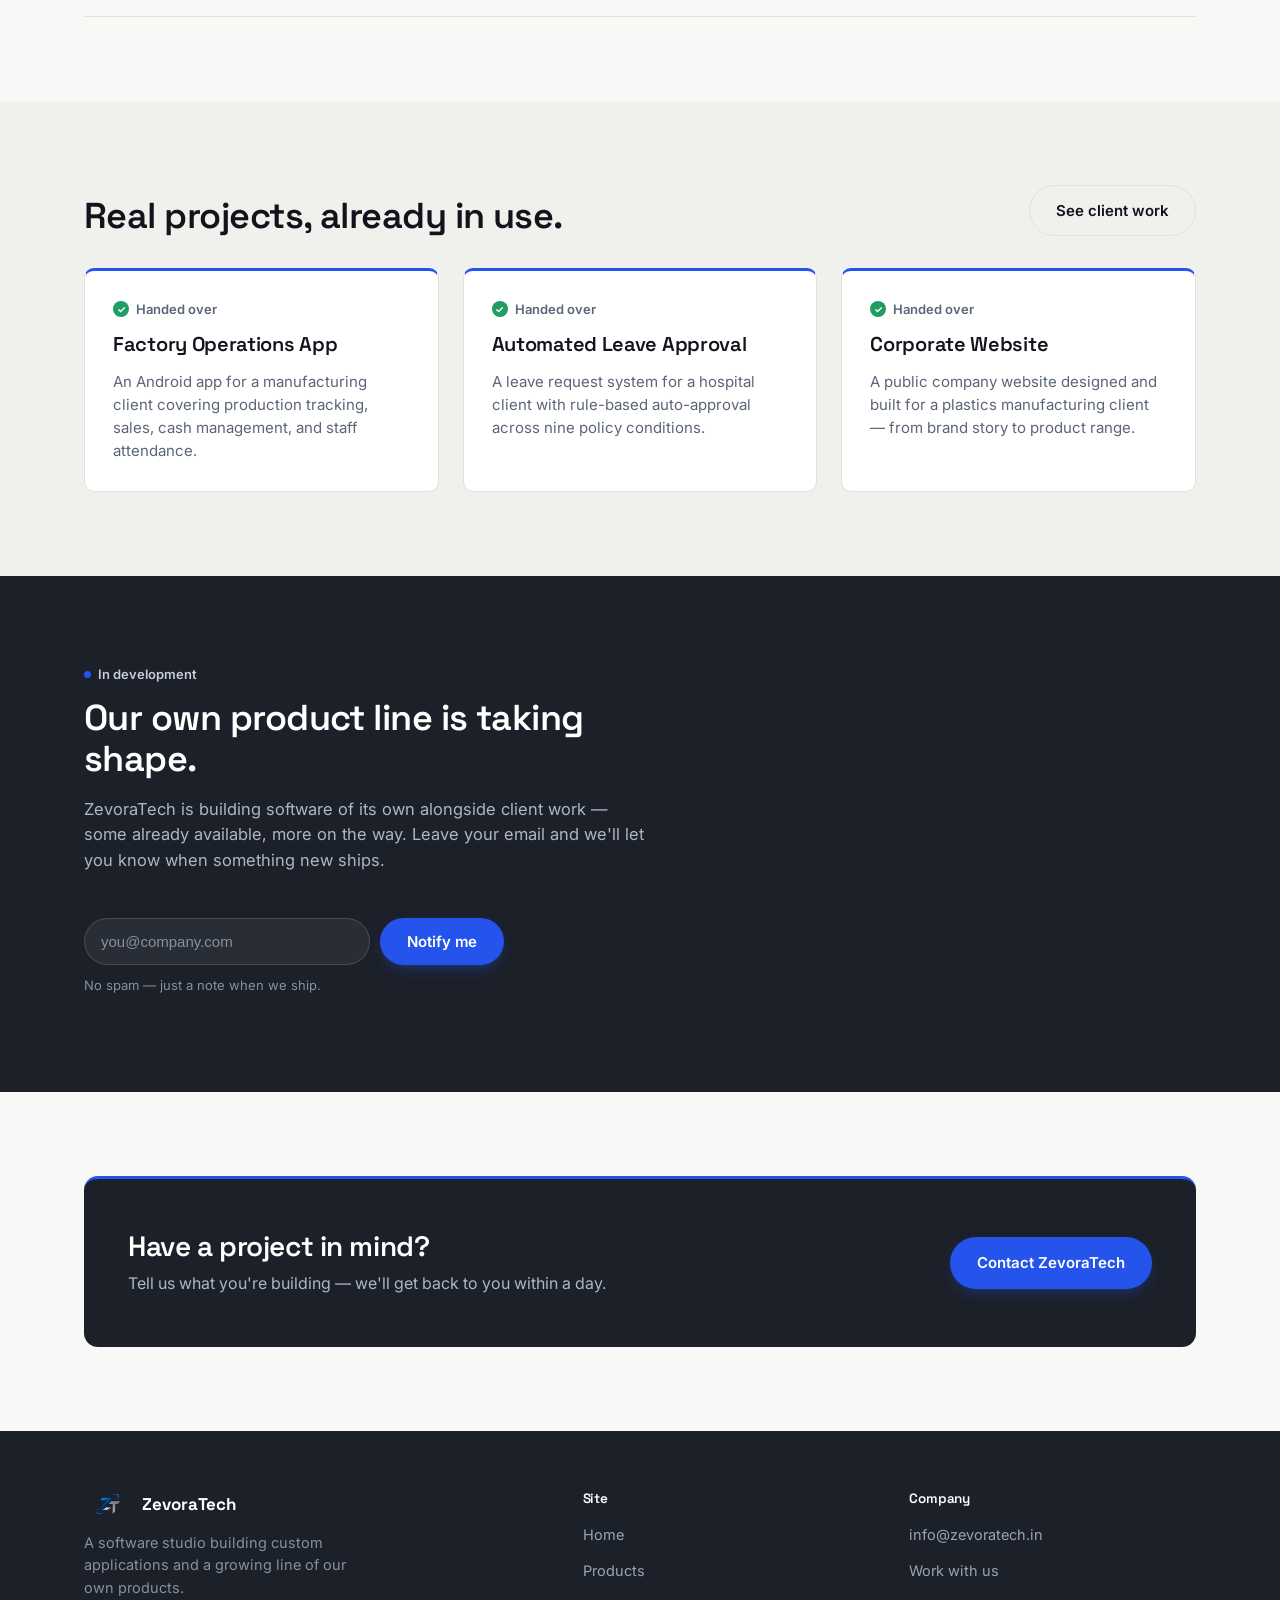
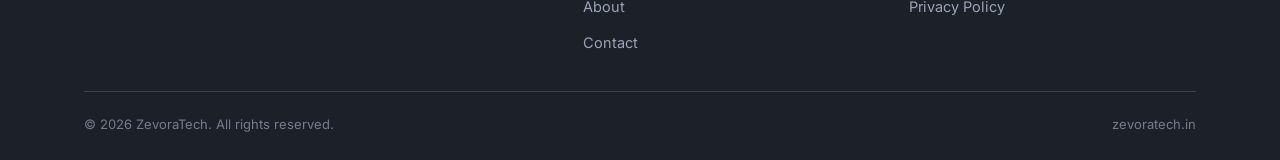
==== commit 284f146b: "Add files via upload" ====
--- a/index.html
+++ b/index.html
@@ -175,11 +175,11 @@
     <article class="slide s-kngc" role="group" aria-roledescription="slide" aria-label="5 of 5" aria-hidden="true">
       <div class="container slide-inner">
         <div class="slide-text">
-          <span class="chip chip-soon">Web app &middot; Members only</span>
+          <span class="chip chip-soon">In testing &middot; Android &amp; web</span>
           <h2>Kongu Naattu Gounder Community</h2>
           <p class="lead">A free, private directory that helps relatives find and stay in touch with each other &mdash; in Tamil and English, with every registration approved by an admin.</p>
           <div class="hero-actions">
-            <a href="https://kngc.in" class="btn btn-primary" rel="noopener" tabindex="-1">Open the directory</a>
+            <a href="https://play.google.com/store/apps/details?id=in.zevoratech.kngc" class="btn btn-primary" target="_blank" rel="noopener" tabindex="-1">Get it on Google Play</a>
             <a href="products.html" class="btn btn-ghost-dark" tabindex="-1">Learn more</a>
           </div>
         </div>
@@ -267,17 +267,17 @@
     </div>
     <div class="grid-3">
       <div class="product-card accent-client">
-        <div class="card-top"><span class="status">Completed</span></div>
+        <div class="card-top"><span class="status is-done">Handed over</span></div>
         <h3>Factory Operations App</h3>
         <p>An Android app for a manufacturing client covering production tracking, sales, cash management, and staff attendance.</p>
       </div>
       <div class="product-card accent-client">
-        <div class="card-top"><span class="status">Handed over</span></div>
+        <div class="card-top"><span class="status is-done">Handed over</span></div>
         <h3>Automated Leave Approval</h3>
         <p>A leave request system for a hospital client with rule-based auto-approval across nine policy conditions.</p>
       </div>
       <div class="product-card accent-client">
-        <div class="card-top"><span class="status">Handed over</span></div>
+        <div class="card-top"><span class="status is-done">Handed over</span></div>
         <h3>Corporate Website</h3>
         <p>A public company website designed and built for a plastics manufacturing client — from brand story to product range.</p>
       </div>
--- a/styles.css
+++ b/styles.css
@@ -228,6 +228,7 @@
 }
 .status::before{content:"";width:7px;height:7px;border-radius:50%;background:var(--steel-light);flex-shrink:0;}
 .status.is-live::before{background:var(--ok);}
+.status.is-done::before{content:"\2713";width:16px;height:16px;border-radius:50%;background:var(--ok);color:#fff;font-size:10px;line-height:16px;text-align:center;font-weight:700;}
 .status.is-progress::before{background:var(--blue);}
 .status.on-dark{color:#c7cdda;}
 
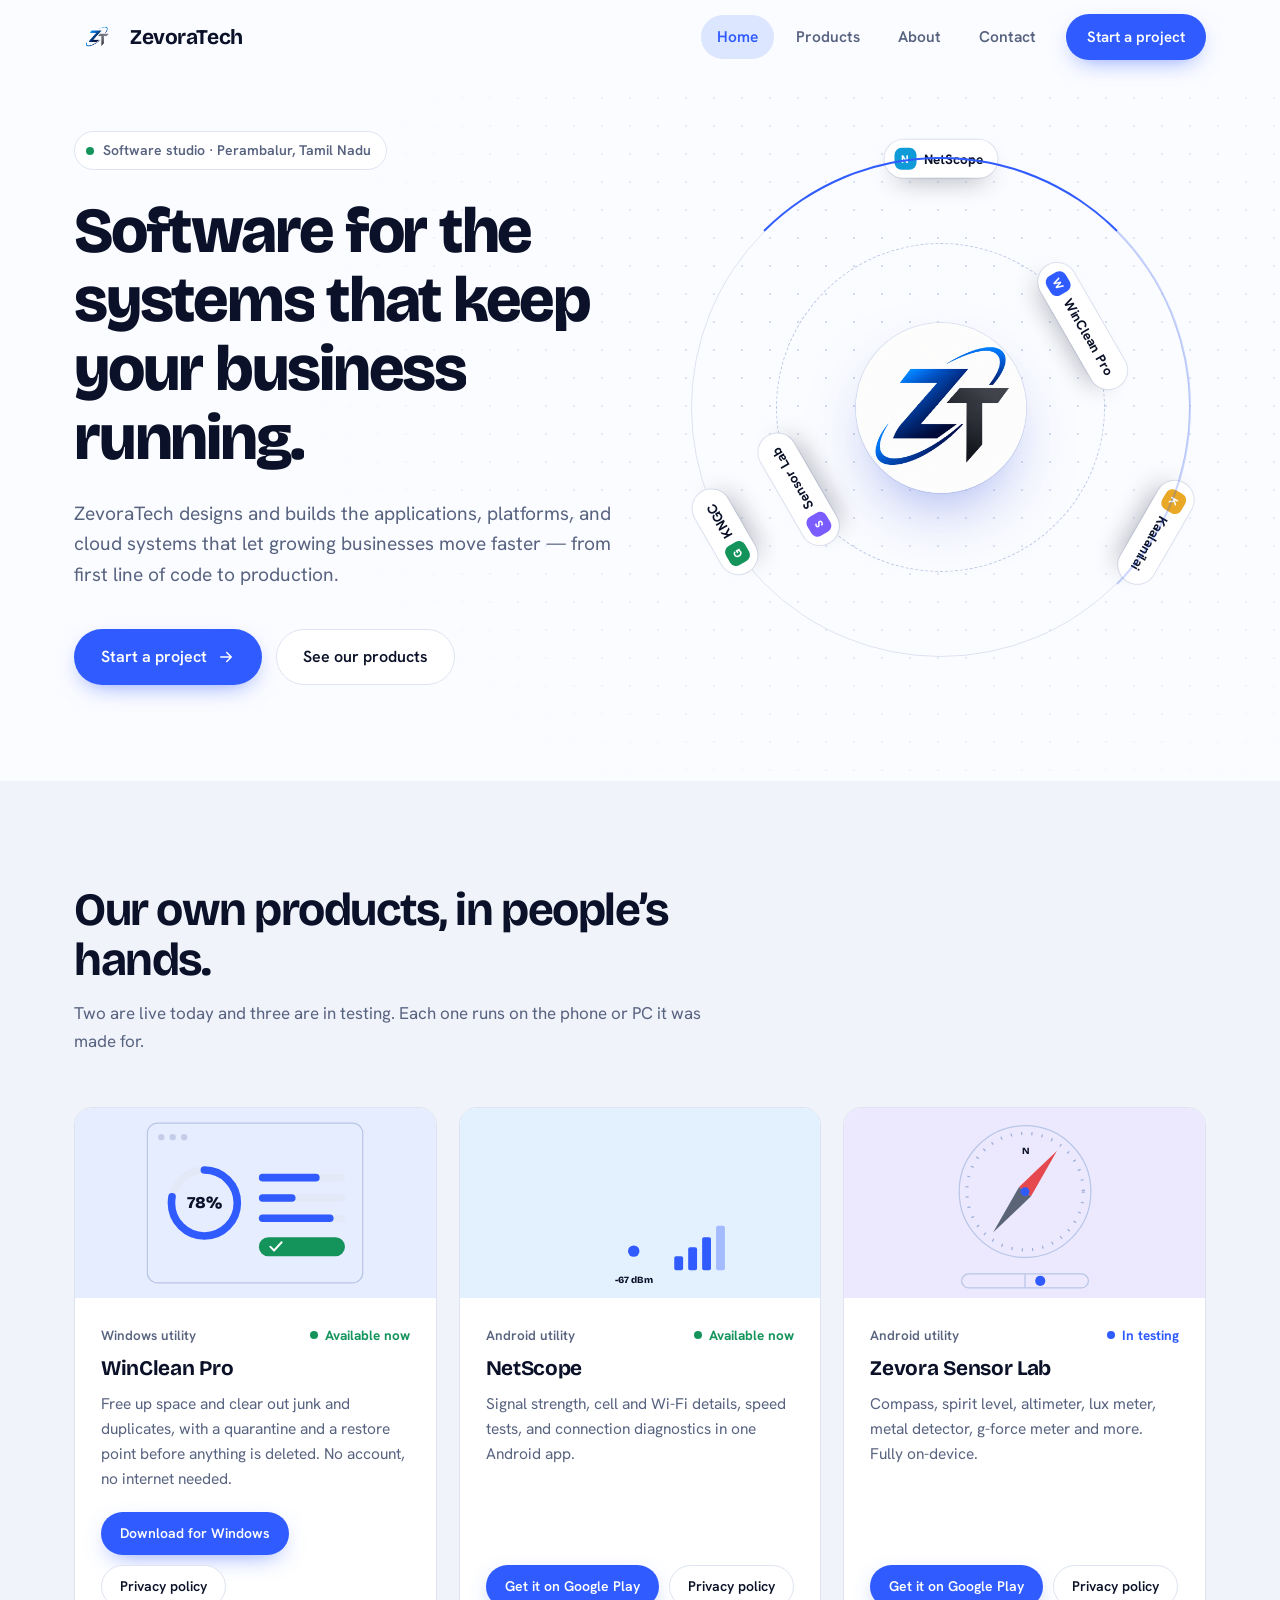
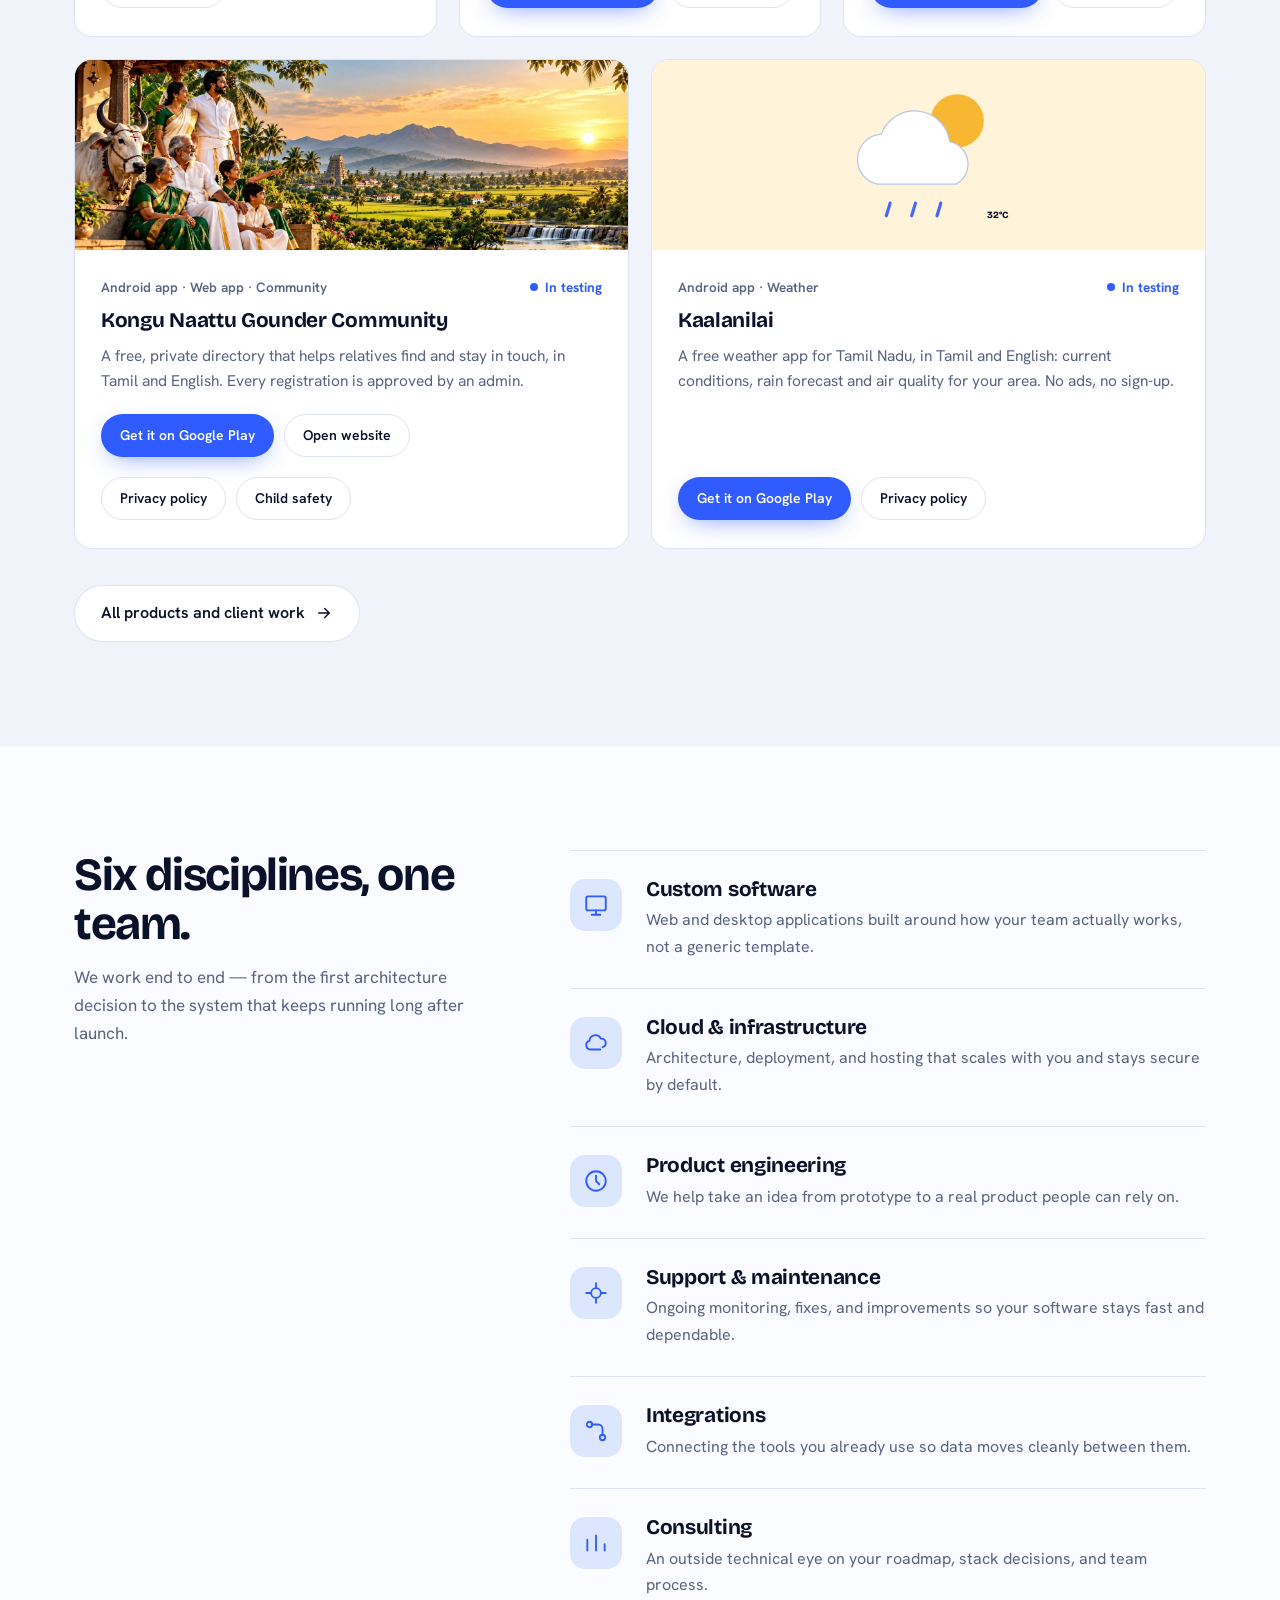
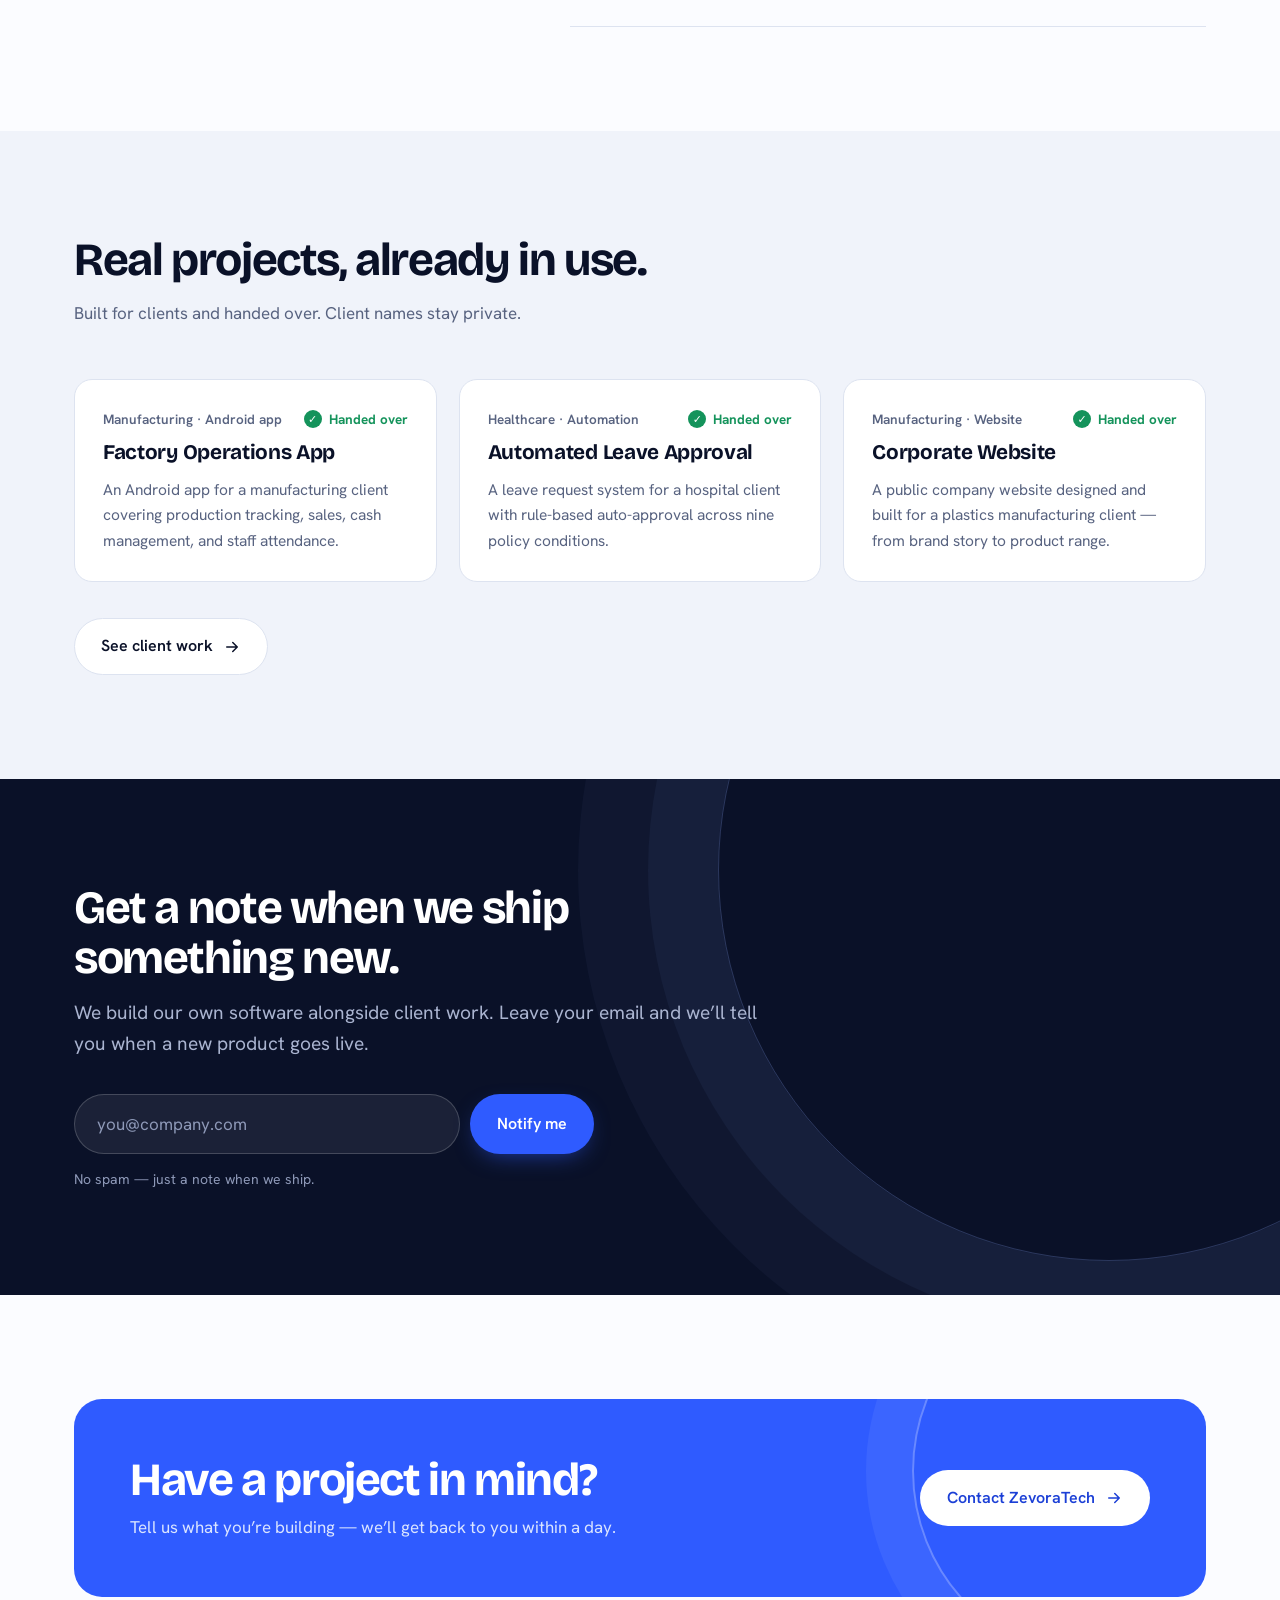
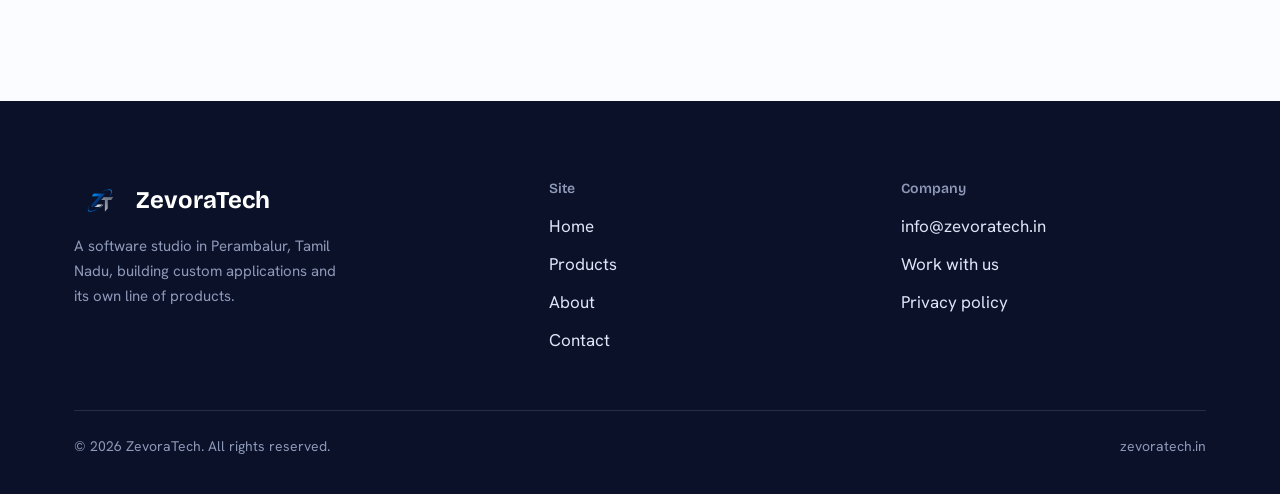
==== commit 3ba570f7: "Add files via upload" ====
--- a/index.html
+++ b/index.html
@@ -5,6 +5,7 @@
 <meta name="viewport" content="width=device-width, initial-scale=1.0">
 <title>ZevoraTech — Software, engineered</title>
 <meta name="description" content="ZevoraTech builds custom software, cloud infrastructure, and digital products for growing businesses.">
+<meta name="theme-color" content="#fbfcff">
 <link rel="canonical" href="https://www.zevoratech.in/">
 <meta property="og:type" content="website">
 <meta property="og:title" content="ZevoraTech — Software, engineered">
@@ -24,300 +25,194 @@
   "logo": "https://www.zevoratech.in/assets/logo2-icon-square.png",
   "email": "info@zevoratech.in",
   "description": "ZevoraTech is a software studio building custom applications, cloud systems, and its own line of software products.",
-  "address": {
-    "@type": "PostalAddress",
-    "addressLocality": "Perambalur",
-    "addressRegion": "Tamil Nadu",
-    "addressCountry": "IN"
-  }
+  "address": {"@type": "PostalAddress", "addressLocality": "Perambalur", "addressRegion": "Tamil Nadu", "addressCountry": "IN"}
 }
 </script>
 <link rel="icon" href="assets/logo2-icon-square.png">
-<link rel="preconnect" href="https://fonts.googleapis.com">
-<link href="https://fonts.googleapis.com/css2?family=Space+Grotesk:wght@500;600;700&family=Inter:wght@400;500;600;700&display=swap" rel="stylesheet">
+<link rel="preconnect" href="https://fonts.googleapis.com"><link rel="preconnect" href="https://fonts.gstatic.com" crossorigin><link href="https://fonts.googleapis.com/css2?family=Bricolage+Grotesque:opsz,wght@12..96,500;12..96,700;12..96,800&family=Hanken+Grotesk:wght@400;500;600;700&display=swap" rel="stylesheet">
 <link rel="stylesheet" href="styles.css">
+<script>document.documentElement.className+=' js';</script>
 </head>
 <body>
-
-<nav class="nav">
-  <div class="container">
-    <a href="index.html" class="brand"><img src="assets/logo2-mark-t.png" alt="ZevoraTech logo">ZevoraTech</a>
+<a class="skip" href="#main">Skip to content</a>
+<nav class="nav" id="nav" aria-label="Main">
+  <div class="container">
+    <a href="index.html" class="brand"><img src="assets/logo2-mark-t.png" alt="">ZevoraTech</a>
+    <button class="nav-toggle" id="navToggle" aria-label="Menu" aria-expanded="false" aria-controls="navLinks"><span></span><span></span><span></span></button>
     <div class="nav-links" id="navLinks">
-      <a href="index.html" class="active">Home</a>
+      <a href="index.html" class="active" aria-current="page">Home</a>
       <a href="products.html">Products</a>
       <a href="about.html">About</a>
       <a href="contact.html">Contact</a>
-    </div>
-    <button class="nav-toggle" id="navToggle" aria-label="Toggle menu" aria-expanded="false">
-      <span></span><span></span><span></span>
-    </button>
+      <a href="contact.html" class="btn btn-primary">Start a project</a>
+    </div>
   </div>
 </nav>
 
-<header class="slider" id="heroSlider" role="region" aria-roledescription="carousel" aria-label="ZevoraTech highlights">
-  <div class="slides">
-
-    <article class="slide s-brand is-active" role="group" aria-roledescription="slide" aria-label="1 of 5">
-      <div class="container slide-inner">
-        <div class="slide-text">
-          <span class="chip">Software studio</span>
-          <h1>Software for the systems that keep your business running.</h1>
-          <p class="lead">ZevoraTech designs and builds the applications, platforms, and cloud systems that let growing businesses move faster &mdash; from first line of code to production.</p>
-          <div class="hero-actions">
-            <a href="contact.html" class="btn btn-primary">Start a project</a>
-            <a href="products.html" class="btn btn-ghost-dark">See our work</a>
-          </div>
-        </div>
-        <div class="slide-art">
-          <div class="spec-panel">
-            <div class="spec-panel-mark"><img src="assets/logo2-mark-dark.png" alt="ZevoraTech mark"></div>
-            <dl>
-              <div class="spec-row"><dt>Studio</dt><dd>ZevoraTech</dd></div>
-              <div class="spec-row"><dt>Systems shipped</dt><dd>5</dd></div>
-              <div class="spec-row"><dt>Industries served</dt><dd>Manufacturing, Healthcare, Finance</dd></div>
-              <div class="spec-row"><dt>Build stack</dt><dd>Native, cloud-first</dd></div>
-            </dl>
-          </div>
-        </div>
-      </div>
-    </article>
-
-    <article class="slide s-winclean" role="group" aria-roledescription="slide" aria-label="2 of 5" aria-hidden="true">
-      <div class="container slide-inner">
-        <div class="slide-text">
-          <span class="chip chip-live">Available now &middot; Windows</span>
-          <h2>WinClean Pro</h2>
-          <p class="lead">Free up space and clear out junk and duplicates &mdash; with a quarantine and a restore point before anything is deleted. Runs on your PC, with no account and no internet needed.</p>
-          <div class="hero-actions">
-            <a href="https://github.com/zevoratech/zevoratech-site/releases/latest/download/WinClean.Pro.Setup.exe" class="btn btn-primary" rel="noopener" tabindex="-1">Download for Windows</a>
-            <a href="products.html" class="btn btn-ghost-dark" tabindex="-1">Learn more</a>
-          </div>
-        </div>
-        <div class="slide-art" aria-hidden="true">
-          <svg viewBox="0 0 380 300" class="art">
-            <rect x="20" y="24" width="340" height="252" rx="16" class="a-fill a-line"/>
-            <circle cx="42" cy="46" r="5" class="a-dot"/><circle cx="60" cy="46" r="5" class="a-dot"/><circle cx="78" cy="46" r="5" class="a-dot"/>
-            <circle cx="110" cy="150" r="52" class="a-ring-bg"/>
-            <circle cx="110" cy="150" r="52" class="a-ring" pathLength="100" stroke-dasharray="78 100" transform="rotate(-90 110 150)"/>
-            <text x="110" y="158" text-anchor="middle" class="a-num">78%</text>
-            <rect x="196" y="104" width="136" height="12" rx="6" class="a-bar"/>
-            <rect x="196" y="104" width="96" height="12" rx="6" class="a-bar-on"/>
-            <rect x="196" y="136" width="136" height="12" rx="6" class="a-bar"/>
-            <rect x="196" y="136" width="58" height="12" rx="6" class="a-bar-on"/>
-            <rect x="196" y="168" width="136" height="12" rx="6" class="a-bar"/>
-            <rect x="196" y="168" width="118" height="12" rx="6" class="a-bar-on"/>
-            <rect x="196" y="204" width="136" height="30" rx="15" class="a-pill"/>
-            <path d="M214 219l6 6 12-13" class="a-check"/>
-          </svg>
-        </div>
-      </div>
-    </article>
-
-    <article class="slide s-netscope" role="group" aria-roledescription="slide" aria-label="3 of 5" aria-hidden="true">
-      <div class="container slide-inner">
-        <div class="slide-text">
-          <span class="chip chip-live">Available now &middot; Android</span>
-          <h2>NetScope</h2>
-          <p class="lead">Signal strength, cell and Wi-Fi details, speed tests, and connection diagnostics &mdash; all in one Android app.</p>
-          <div class="hero-actions">
-            <a href="https://play.google.com/store/apps/details?id=com.zevoratech.netscope" class="btn btn-primary" target="_blank" rel="noopener" tabindex="-1">Get it on Google Play</a>
-            <a href="products.html" class="btn btn-ghost-dark" tabindex="-1">Learn more</a>
-          </div>
-        </div>
-        <div class="slide-art" aria-hidden="true">
-          <svg viewBox="0 0 380 300" class="art">
-            <g class="a-arcs" fill="none" stroke-linecap="round">
-              <path d="M149.2 191.8A46 46 0 0 1 210.8 191.8" style="opacity:1"/>
-              <path d="M121.1 160.6A88 88 0 0 1 238.9 160.6" style="opacity:0.75"/>
-              <path d="M93.0 129.4A130 130 0 0 1 267.0 129.4" style="opacity:0.5"/>
-              <path d="M64.9 98.2A172 172 0 0 1 295.1 98.2" style="opacity:0.3"/>
-            </g>
-            <circle cx="180" cy="226" r="9" class="a-dotbig"/>
-            <g class="a-bars" transform="translate(-6 8)">
-              <rect x="250" y="226" width="14" height="22" rx="3"/><rect x="272" y="212" width="14" height="36" rx="3"/>
-              <rect x="294" y="196" width="14" height="52" rx="3"/><rect x="316" y="178" width="14" height="70" rx="3" style="opacity:.35"/>
-            </g>
-            <text x="180" y="276" text-anchor="middle" class="a-num sm">-67 dBm</text>
-          </svg>
-        </div>
-      </div>
-    </article>
-
-    <article class="slide s-sensor" role="group" aria-roledescription="slide" aria-label="4 of 5" aria-hidden="true">
-      <div class="container slide-inner">
-        <div class="slide-text">
-          <span class="chip chip-soon">In testing &middot; Android</span>
-          <h2>Zevora Sensor Lab</h2>
-          <p class="lead">Compass, spirit level, altimeter, lux meter, metal detector, g-force meter, step counter, and live dashboards for every sensor on your phone &mdash; fully on-device.</p>
-          <div class="hero-actions">
-            <a href="https://play.google.com/store/apps/details?id=in.zevoratech.sensorlab" class="btn btn-primary" target="_blank" rel="noopener" tabindex="-1">Get it on Google Play</a>
-            <a href="products.html" class="btn btn-ghost-dark" tabindex="-1">Learn more</a>
-          </div>
-        </div>
-        <div class="slide-art" aria-hidden="true">
-          <svg viewBox="0 0 380 300" class="art">
-            <circle cx="190" cy="132" r="104" class="a-fill a-line"/>
-            <circle cx="190" cy="132" r="92" fill="none" class="a-ticks" stroke-dasharray="2 14.4"/>
-            <g transform="rotate(38 190 132)">
-              <polygon points="190,50 202,132 178,132" class="a-needle"/>
-              <polygon points="190,214 202,132 178,132" class="a-needle-b"/>
-            </g>
-            <circle cx="190" cy="132" r="7" class="a-dotbig"/>
-            <text x="190" y="64" text-anchor="middle" class="a-num sm">N</text>
-            <rect x="90" y="262" width="200" height="22" rx="11" class="a-fill a-line"/>
-            <circle cx="214" cy="273" r="8" class="a-dotbig"/>
-            <line x1="190" y1="262" x2="190" y2="284" class="a-line"/>
-          </svg>
-        </div>
-      </div>
-    </article>
-
-    <article class="slide s-kngc" role="group" aria-roledescription="slide" aria-label="5 of 5" aria-hidden="true">
-      <div class="container slide-inner">
-        <div class="slide-text">
-          <span class="chip chip-soon">In testing &middot; Android &amp; web</span>
-          <h2>Kongu Naattu Gounder Community</h2>
-          <p class="lead">A free, private directory that helps relatives find and stay in touch with each other &mdash; in Tamil and English, with every registration approved by an admin.</p>
-          <div class="hero-actions">
-            <a href="https://play.google.com/store/apps/details?id=in.zevoratech.kngc" class="btn btn-primary" target="_blank" rel="noopener" tabindex="-1">Get it on Google Play</a>
-            <a href="products.html" class="btn btn-ghost-dark" tabindex="-1">Learn more</a>
-          </div>
-        </div>
-      </div>
-    </article>
-
-  </div>
-
-  <div class="slider-ui container">
-    <div class="dots">
-      <button type="button" class="dot is-active" aria-label="Go to slide 1" aria-current="true"><i></i></button>
-      <button type="button" class="dot" aria-label="Go to slide 2"><i></i></button>
-      <button type="button" class="dot" aria-label="Go to slide 3"><i></i></button>
-      <button type="button" class="dot" aria-label="Go to slide 4"><i></i></button>
-      <button type="button" class="dot" aria-label="Go to slide 5"><i></i></button>
-    </div>
-    <div class="ctrls">
-      <button type="button" class="ctrl" id="sPause" aria-label="Pause slideshow"><svg viewBox="0 0 24 24" aria-hidden="true"><path class="i-pause" d="M8 5v14M16 5v14"/><path class="i-play" d="M8 5l11 7-11 7z"/></svg></button>
-      <button type="button" class="ctrl" id="sPrev" aria-label="Previous slide"><svg viewBox="0 0 24 24" aria-hidden="true"><path d="M15 5l-7 7 7 7"/></svg></button>
-      <button type="button" class="ctrl" id="sNext" aria-label="Next slide"><svg viewBox="0 0 24 24" aria-hidden="true"><path d="M9 5l7 7-7 7"/></svg></button>
-    </div>
+<main id="main">
+<header class="hero">
+  <div class="container">
+    <div class="hero-copy">
+      <span class="chip"><i></i>Software studio &middot; Perambalur, Tamil Nadu</span>
+      <h1 data-split>Software for the systems that keep your business running.</h1>
+      <p class="lead">ZevoraTech designs and builds the applications, platforms, and cloud systems that let growing businesses move faster &mdash; from first line of code to production.</p>
+      <div class="hero-actions">
+        <a href="contact.html" class="btn btn-primary">Start a project <svg viewBox="0 0 24 24" fill="none" stroke="currentColor" stroke-width="2" stroke-linecap="round" stroke-linejoin="round" aria-hidden="true"><path d="M5 12h14M13 6l6 6-6 6"/></svg></a>
+        <a href="products.html" class="btn btn-ghost">See our products</a>
+      </div>
+    </div>
+    <div class="orbit" aria-label="ZevoraTech products">
+        <div class="orbit-core"><img src="assets/logo2-icon-square.png" alt="ZevoraTech"></div>
+        <div class="ring r1">
+          <div class="node" style="--a:60deg"><div class="pin"><a href="products.html#winclean" style="--c:#2f5bff"><b>W</b>WinClean Pro</a></div></div>
+          <div class="node" style="--a:240deg"><div class="pin"><a href="products.html#sensorlab" style="--c:#7a5cff"><b>S</b>Sensor Lab</a></div></div>
+        </div>
+        <div class="ring r2">
+          <div class="node" style="--a:0deg"><div class="pin"><a href="products.html#netscope" style="--c:#0f9ad8"><b>N</b>NetScope</a></div></div>
+          <div class="node" style="--a:120deg"><div class="pin"><a href="products.html#kaalanilai" style="--c:#e9a825"><b>K</b>Kaalanilai</a></div></div>
+          <div class="node" style="--a:240deg"><div class="pin"><a href="products.html#kngc" style="--c:#14935b"><b>G</b>KNGC</a></div></div>
+        </div>
+      </div>
   </div>
 </header>
 
+<section class="bg-mist" id="products">
+  <div class="container">
+    <div class="sec-head" data-reveal>
+      <h2>Our own products, in people&rsquo;s hands.</h2>
+      <p>Two are live today and three are in testing. Each one runs on the phone or PC it was made for.</p>
+    </div>
+    <div class="pgrid">
+      <article class="pcard" id="winclean" data-art>
+        <div class="art" style="--tint:#e6edff"><svg viewBox="0 0 380 300" aria-hidden="true"><rect x="20" y="24" width="340" height="252" rx="16" class="a-fill a-line"/><circle cx="42" cy="46" r="5" class="a-dot"/><circle cx="60" cy="46" r="5" class="a-dot"/><circle cx="78" cy="46" r="5" class="a-dot"/><circle cx="110" cy="150" r="52" class="a-ring-bg"/><circle cx="110" cy="150" r="52" class="a-ring" pathLength="100" stroke-dasharray="78 100" transform="rotate(-90 110 150)"/><text x="110" y="158" text-anchor="middle" class="a-num">78%</text><rect x="196" y="104" width="136" height="12" rx="6" class="a-bar"/><rect x="196" y="104" width="96" height="12" rx="6" class="a-bar-on"/><rect x="196" y="136" width="136" height="12" rx="6" class="a-bar"/><rect x="196" y="136" width="58" height="12" rx="6" class="a-bar-on"/><rect x="196" y="168" width="136" height="12" rx="6" class="a-bar"/><rect x="196" y="168" width="118" height="12" rx="6" class="a-bar-on"/><rect x="196" y="204" width="136" height="30" rx="15" class="a-pill"/><path d="M214 219l6 6 12-13" class="a-check"/></svg></div>
+        <div class="body">
+          <div class="meta"><span class="tag">Windows utility</span><span class="status is-live">Available now</span></div>
+          <h3>WinClean Pro</h3>
+          <p>Free up space and clear out junk and duplicates, with a quarantine and a restore point before anything is deleted. No account, no internet needed.</p>
+          <div class="card-links">
+          <a href="https://github.com/zevoratech/zevoratech-site/releases/latest/download/WinClean.Pro.Setup.exe" class="btn btn-small btn-primary" rel="noopener">Download for Windows</a>
+          <a href="privacy-policy-winclean.html" class="btn btn-small btn-ghost">Privacy policy</a>
+          </div>
+        </div>
+      </article>
+      <article class="pcard" id="netscope" data-art>
+        <div class="art" style="--tint:#e3f1ff"><svg viewBox="0 0 380 300" aria-hidden="true"><g class="a-arcs" fill="none" stroke-linecap="round"><path d="M149.2 191.8A46 46 0 0 1 210.8 191.8"/><path d="M121.1 160.6A88 88 0 0 1 238.9 160.6"/><path d="M93.0 129.4A130 130 0 0 1 267.0 129.4"/><path d="M64.9 98.2A172 172 0 0 1 295.1 98.2"/></g><circle cx="180" cy="226" r="9" class="a-dotbig"/><g class="a-bars" transform="translate(-6 8)"><rect x="250" y="226" width="14" height="22" rx="3"/><rect x="272" y="212" width="14" height="36" rx="3"/><rect x="294" y="196" width="14" height="52" rx="3"/><rect x="316" y="178" width="14" height="70" rx="3" style="opacity:.35"/></g><text x="180" y="276" text-anchor="middle" class="a-num sm">-67 dBm</text></svg></div>
+        <div class="body">
+          <div class="meta"><span class="tag">Android utility</span><span class="status is-live">Available now</span></div>
+          <h3>NetScope</h3>
+          <p>Signal strength, cell and Wi-Fi details, speed tests, and connection diagnostics in one Android app.</p>
+          <div class="card-links">
+          <a href="https://play.google.com/store/apps/details?id=com.zevoratech.netscope" class="btn btn-small btn-primary" target="_blank" rel="noopener">Get it on Google Play</a>
+          <a href="privacy-policy-netscope.html" class="btn btn-small btn-ghost">Privacy policy</a>
+          </div>
+        </div>
+      </article>
+      <article class="pcard" id="sensorlab" data-art>
+        <div class="art" style="--tint:#ece9ff"><svg viewBox="0 0 380 300" aria-hidden="true"><circle cx="190" cy="132" r="104" class="a-fill a-line"/><circle cx="190" cy="132" r="92" fill="none" class="a-ticks" stroke-dasharray="2 14.4"/><g class="needle"><polygon points="190,50 202,132 178,132" class="a-needle"/><polygon points="190,214 202,132 178,132" class="a-needle-b"/></g><circle cx="190" cy="132" r="7" class="a-dotbig"/><text x="190" y="72" text-anchor="middle" class="a-num sm">N</text><rect x="90" y="262" width="200" height="22" rx="11" class="a-fill a-line"/><circle cx="214" cy="273" r="8" class="a-dotbig"/><line x1="190" y1="262" x2="190" y2="284" class="a-line"/></svg></div>
+        <div class="body">
+          <div class="meta"><span class="tag">Android utility</span><span class="status is-progress">In testing</span></div>
+          <h3>Zevora Sensor Lab</h3>
+          <p>Compass, spirit level, altimeter, lux meter, metal detector, g-force meter and more. Fully on-device.</p>
+          <div class="card-links">
+          <a href="https://play.google.com/store/apps/details?id=in.zevoratech.sensorlab" class="btn btn-small btn-primary" target="_blank" rel="noopener">Get it on Google Play</a>
+          <a href="privacy-policy-zevorasensorlab.html" class="btn btn-small btn-ghost">Privacy policy</a>
+          </div>
+        </div>
+      </article>
+      <article class="pcard wide" id="kngc" data-art>
+        <div class="art" style="--tint:#0f3d24"><img src="assets/kngc-slide.jpg" alt="" loading="lazy"></div>
+        <div class="body">
+          <div class="meta"><span class="tag">Android app &middot; Web app &middot; Community</span><span class="status is-progress">In testing</span></div>
+          <h3>Kongu Naattu Gounder Community</h3>
+          <p>A free, private directory that helps relatives find and stay in touch, in Tamil and English. Every registration is approved by an admin.</p>
+          <div class="card-links">
+          <a href="https://play.google.com/store/apps/details?id=in.zevoratech.kngc" class="btn btn-small btn-primary" target="_blank" rel="noopener">Get it on Google Play</a>
+          <a href="https://kngc.in" class="btn btn-small btn-ghost" target="_blank" rel="noopener">Open website</a>
+          <span class="brk"></span>
+          <a href="privacy-policy-kngc.html" class="btn btn-small btn-ghost">Privacy policy</a>
+          <a href="child-safety-kngc.html" class="btn btn-small btn-ghost">Child safety</a>
+          </div>
+        </div>
+      </article>
+      <article class="pcard wide" id="kaalanilai" data-art>
+        <div class="art" style="--tint:#fff3d9"><svg viewBox="0 0 380 300" aria-hidden="true"><circle cx="236" cy="96" r="42" class="a-sun"/><path d="M110 196a40 40 0 0 1 6-79 56 56 0 0 1 108 12 36 36 0 0 1 10 67z" class="a-cloud"/><line x1="130" y1="226" x2="124" y2="246" class="a-drop"/><line x1="170" y1="226" x2="164" y2="246" class="a-drop"/><line x1="210" y1="226" x2="204" y2="246" class="a-drop"/><text x="300" y="250" text-anchor="middle" class="a-num sm">32&deg;C</text></svg></div>
+        <div class="body">
+          <div class="meta"><span class="tag">Android app &middot; Weather</span><span class="status is-progress">In testing</span></div>
+          <h3>Kaalanilai</h3>
+          <p>A free weather app for Tamil Nadu, in Tamil and English: current conditions, rain forecast and air quality for your area. No ads, no sign-up.</p>
+          <div class="card-links">
+          <a href="https://play.google.com/store/apps/details?id=in.zevoratech.kaalanilai" class="btn btn-small btn-primary" target="_blank" rel="noopener">Get it on Google Play</a>
+          <a href="privacy-policy-kaalanilai.html" class="btn btn-small btn-ghost">Privacy policy</a>
+          </div>
+        </div>
+      </article>
+    </div>
+    <p style="margin-top:36px;"><a href="products.html" class="btn btn-ghost">All products and client work <svg viewBox="0 0 24 24" fill="none" stroke="currentColor" stroke-width="2" stroke-linecap="round" stroke-linejoin="round" aria-hidden="true"><path d="M5 12h14M13 6l6 6-6 6"/></svg></a></p>
+  </div>
+</section>
+
 <section>
-  <div class="container">
-    <div class="section-head">
+  <div class="container split">
+    <div class="sec-head" data-reveal>
       <h2>Six disciplines, one team.</h2>
-      <p>We work end to end — from the first architecture decision to the system that keeps running long after launch.</p>
-    </div>
-    <div class="capability-list">
-      <div class="capability-row">
-        <svg viewBox="0 0 24 24" fill="none" stroke="currentColor" stroke-width="1.6" stroke-linecap="round" stroke-linejoin="round"><rect x="3" y="4" width="18" height="13" rx="1.5"/><path d="M8 21h8M12 17v4"/></svg>
-        <div>
-          <h3>Custom software</h3>
-          <p>Web and desktop applications built around how your team actually works, not a generic template.</p>
-        </div>
-      </div>
-      <div class="capability-row">
-        <svg viewBox="0 0 24 24" fill="none" stroke="currentColor" stroke-width="1.6" stroke-linecap="round" stroke-linejoin="round"><path d="M7 18a4 4 0 0 1-1-7.87A5.5 5.5 0 0 1 16.5 8h.5a4 4 0 0 1 1 7.87"/><path d="M8 18h8"/></svg>
-        <div>
-          <h3>Cloud &amp; infrastructure</h3>
-          <p>Architecture, deployment, and hosting that scales with you and stays secure by default.</p>
-        </div>
-      </div>
-      <div class="capability-row">
-        <svg viewBox="0 0 24 24" fill="none" stroke="currentColor" stroke-width="1.6" stroke-linecap="round" stroke-linejoin="round"><circle cx="12" cy="12" r="9"/><path d="M12 7v5l3 3"/></svg>
-        <div>
-          <h3>Product engineering</h3>
-          <p>We help take an idea from prototype to a real product people can rely on.</p>
-        </div>
-      </div>
-      <div class="capability-row">
-        <svg viewBox="0 0 24 24" fill="none" stroke="currentColor" stroke-width="1.6" stroke-linecap="round" stroke-linejoin="round"><path d="M12 3v4M12 17v4M3 12h4M17 12h4"/><circle cx="12" cy="12" r="4.5"/></svg>
-        <div>
-          <h3>Support &amp; maintenance</h3>
-          <p>Ongoing monitoring, fixes, and improvements so your software stays fast and dependable.</p>
-        </div>
-      </div>
-      <div class="capability-row">
-        <svg viewBox="0 0 24 24" fill="none" stroke="currentColor" stroke-width="1.6" stroke-linecap="round" stroke-linejoin="round"><circle cx="6" cy="6" r="2.5"/><circle cx="18" cy="18" r="2.5"/><path d="M8 6h6a4 4 0 0 1 4 4v6"/></svg>
-        <div>
-          <h3>Integrations</h3>
-          <p>Connecting the tools you already use so data moves cleanly between them.</p>
-        </div>
-      </div>
-      <div class="capability-row">
-        <svg viewBox="0 0 24 24" fill="none" stroke="currentColor" stroke-width="1.6" stroke-linecap="round" stroke-linejoin="round"><path d="M4 19V9M12 19V5M20 19v-6"/></svg>
-        <div>
-          <h3>Consulting</h3>
-          <p>An outside technical eye on your roadmap, stack decisions, and team process.</p>
-        </div>
-      </div>
-    </div>
-  </div>
-</section>
-
-<section style="background:var(--paper-dim);">
-  <div class="container">
-    <div class="section-head" style="display:flex;align-items:flex-end;justify-content:space-between;gap:24px;flex-wrap:wrap;max-width:none;margin-bottom:32px;">
-      <div>
-        <h2 style="margin-bottom:0;">Real projects, already in use.</h2>
-      </div>
-      <a href="products.html" class="btn btn-ghost">See client work</a>
-    </div>
-    <div class="grid-3">
-      <div class="product-card accent-client">
-        <div class="card-top"><span class="status is-done">Handed over</span></div>
-        <h3>Factory Operations App</h3>
-        <p>An Android app for a manufacturing client covering production tracking, sales, cash management, and staff attendance.</p>
-      </div>
-      <div class="product-card accent-client">
-        <div class="card-top"><span class="status is-done">Handed over</span></div>
-        <h3>Automated Leave Approval</h3>
-        <p>A leave request system for a hospital client with rule-based auto-approval across nine policy conditions.</p>
-      </div>
-      <div class="product-card accent-client">
-        <div class="card-top"><span class="status is-done">Handed over</span></div>
-        <h3>Corporate Website</h3>
-        <p>A public company website designed and built for a plastics manufacturing client — from brand story to product range.</p>
-      </div>
-    </div>
-  </div>
-</section>
-
-<section style="background:var(--graphite);color:#fff;">
-  <div class="container">
-    <div class="section-head" style="max-width:560px;">
-      <span class="status is-progress on-dark" style="margin-bottom:14px;">In development</span>
-      <h2 style="margin-top:0;">Our own product line is taking shape.</h2>
-      <p style="color:#aeb6c6;">ZevoraTech is building software of its own alongside client work — some already available, more on the way. Leave your email and we'll let you know when something new ships.</p>
-    </div>
-    <form class="notify-form" onsubmit="event.preventDefault(); this.querySelector('button').textContent='You are on the list'; this.querySelector('button').disabled=true;">
-      <input type="email" placeholder="you@company.com" required aria-label="Email address">
+      <p>We work end to end &mdash; from the first architecture decision to the system that keeps running long after launch.</p>
+    </div>
+    <div class="svc">
+      <div class="svc-row" data-reveal style="--i:0"><div class="ico"><svg viewBox="0 0 24 24" fill="none" stroke="currentColor" stroke-width="1.7" stroke-linecap="round" stroke-linejoin="round" aria-hidden="true"><rect x="3" y="4" width="18" height="13" rx="1.5"/><path d="M8 21h8M12 17v4"/></svg></div><div><h3>Custom software</h3><p>Web and desktop applications built around how your team actually works, not a generic template.</p></div></div>
+      <div class="svc-row" data-reveal style="--i:1"><div class="ico"><svg viewBox="0 0 24 24" fill="none" stroke="currentColor" stroke-width="1.7" stroke-linecap="round" stroke-linejoin="round" aria-hidden="true"><path d="M7 18a4 4 0 0 1-1-7.87A5.5 5.5 0 0 1 16.5 8h.5a4 4 0 0 1 1 7.87"/><path d="M8 18h8"/></svg></div><div><h3>Cloud &amp; infrastructure</h3><p>Architecture, deployment, and hosting that scales with you and stays secure by default.</p></div></div>
+      <div class="svc-row" data-reveal style="--i:2"><div class="ico"><svg viewBox="0 0 24 24" fill="none" stroke="currentColor" stroke-width="1.7" stroke-linecap="round" stroke-linejoin="round" aria-hidden="true"><circle cx="12" cy="12" r="9"/><path d="M12 7v5l3 3"/></svg></div><div><h3>Product engineering</h3><p>We help take an idea from prototype to a real product people can rely on.</p></div></div>
+      <div class="svc-row" data-reveal style="--i:3"><div class="ico"><svg viewBox="0 0 24 24" fill="none" stroke="currentColor" stroke-width="1.7" stroke-linecap="round" stroke-linejoin="round" aria-hidden="true"><path d="M12 3v4M12 17v4M3 12h4M17 12h4"/><circle cx="12" cy="12" r="4.5"/></svg></div><div><h3>Support &amp; maintenance</h3><p>Ongoing monitoring, fixes, and improvements so your software stays fast and dependable.</p></div></div>
+      <div class="svc-row" data-reveal style="--i:4"><div class="ico"><svg viewBox="0 0 24 24" fill="none" stroke="currentColor" stroke-width="1.7" stroke-linecap="round" stroke-linejoin="round" aria-hidden="true"><circle cx="6" cy="6" r="2.5"/><circle cx="18" cy="18" r="2.5"/><path d="M8 6h6a4 4 0 0 1 4 4v6"/></svg></div><div><h3>Integrations</h3><p>Connecting the tools you already use so data moves cleanly between them.</p></div></div>
+      <div class="svc-row" data-reveal style="--i:5"><div class="ico"><svg viewBox="0 0 24 24" fill="none" stroke="currentColor" stroke-width="1.7" stroke-linecap="round" stroke-linejoin="round" aria-hidden="true"><path d="M4 19V9M12 19V5M20 19v-6"/></svg></div><div><h3>Consulting</h3><p>An outside technical eye on your roadmap, stack decisions, and team process.</p></div></div>
+    </div>
+  </div>
+</section>
+
+<section class="bg-mist">
+  <div class="container">
+    <div class="sec-head" data-reveal>
+      <h2>Real projects, already in use.</h2>
+      <p>Built for clients and handed over. Client names stay private.</p>
+    </div>
+    <div class="cgrid">
+      <article class="ccard" data-reveal style="--i:0"><div class="meta"><span class="tag">Manufacturing &middot; Android app</span><span class="status is-done">Handed over</span></div><h3>Factory Operations App</h3><p>An Android app for a manufacturing client covering production tracking, sales, cash management, and staff attendance.</p></article>
+      <article class="ccard" data-reveal style="--i:1"><div class="meta"><span class="tag">Healthcare &middot; Automation</span><span class="status is-done">Handed over</span></div><h3>Automated Leave Approval</h3><p>A leave request system for a hospital client with rule-based auto-approval across nine policy conditions.</p></article>
+      <article class="ccard" data-reveal style="--i:2"><div class="meta"><span class="tag">Manufacturing &middot; Website</span><span class="status is-done">Handed over</span></div><h3>Corporate Website</h3><p>A public company website designed and built for a plastics manufacturing client &mdash; from brand story to product range.</p></article>
+    </div>
+    <p style="margin-top:36px;"><a href="products.html#client-work" class="btn btn-ghost">See client work <svg viewBox="0 0 24 24" fill="none" stroke="currentColor" stroke-width="2" stroke-linecap="round" stroke-linejoin="round" aria-hidden="true"><path d="M5 12h14M13 6l6 6-6 6"/></svg></a></p>
+  </div>
+</section>
+
+<section class="band">
+  <div class="container">
+    <h2 data-reveal>Get a note when we ship something new.</h2>
+    <p class="lead" data-reveal style="--i:1">We build our own software alongside client work. Leave your email and we&rsquo;ll tell you when a new product goes live.</p>
+    <form class="notify-form" id="notifyForm" data-reveal style="--i:2">
+      <input type="email" name="email" placeholder="you@company.com" required aria-label="Email address">
       <button type="submit" class="btn btn-primary">Notify me</button>
     </form>
-    <p class="form-note">No spam — just a note when we ship.</p>
+    <p class="form-note" id="notifyNote">No spam &mdash; just a note when we ship.</p>
   </div>
 </section>
 
 <section>
   <div class="container">
-    <div class="cta-band">
+    <div class="cta-band" data-reveal>
       <div>
         <h2>Have a project in mind?</h2>
-        <p>Tell us what you're building — we'll get back to you within a day.</p>
-      </div>
-      <a href="contact.html" class="btn btn-primary">Contact ZevoraTech</a>
-    </div>
-  </div>
-</section>
-
+        <p>Tell us what you&rsquo;re building &mdash; we&rsquo;ll get back to you within a day.</p>
+      </div>
+      <a href="contact.html" class="btn">Contact ZevoraTech <svg viewBox="0 0 24 24" fill="none" stroke="currentColor" stroke-width="2" stroke-linecap="round" stroke-linejoin="round" aria-hidden="true"><path d="M5 12h14M13 6l6 6-6 6"/></svg></a>
+    </div>
+  </div>
+</section>
+</main>
 <footer>
   <div class="container">
     <div class="footer-grid">
       <div>
-        <div class="footer-brand"><img src="assets/logo2-mark-dark.png" alt="ZevoraTech logo">ZevoraTech</div>
-        <p style="color:#8790a0;font-size:14.5px;max-width:280px;">A software studio building custom applications and a growing line of our own products.</p>
+        <div class="footer-brand"><img src="assets/logo2-mark-dark.png" alt="">ZevoraTech</div>
+        <p>A software studio in Perambalur, Tamil Nadu, building custom applications and its own line of products.</p>
       </div>
       <div>
         <h4>Site</h4>
@@ -333,17 +228,16 @@
         <ul>
           <li><a href="mailto:info@zevoratech.in">info@zevoratech.in</a></li>
           <li><a href="contact.html">Work with us</a></li>
-          <li><a href="privacy-policy.html">Privacy Policy</a></li>
+          <li><a href="privacy-policy.html">Privacy policy</a></li>
         </ul>
       </div>
     </div>
     <div class="footer-bottom">
-      <span>© <span id="year"></span> ZevoraTech. All rights reserved.</span>
+      <span>&copy; <span id="year"></span> ZevoraTech. All rights reserved.</span>
       <span>zevoratech.in</span>
     </div>
   </div>
 </footer>
-
 <script src="script.js"></script>
 </body>
 </html>
--- a/styles.css
+++ b/styles.css
@@ -1,420 +1,340 @@
-/* ============================================================
-   ZevoraTech — Design tokens
-   A small studio building for manufacturing, healthcare and
-   trading clients — the palette and structure lean toward
-   precision and specification rather than generic SaaS polish.
-   ============================================================ */
+/* ZevoraTech site styles
+   Brand: the ZT mark's blue orbit + graphite. One big motion moment (the hero orbit);
+   everything else is calm and only moves in response to the visitor or to explain a graphic. */
+
 :root{
-  --ink:#12141c;
-  --graphite:#1c2029;
-  --graphite-2:#242a36;
-  --blue:#2454eb;
-  --blue-deep:#1b3fc4;
-  --blue-light:#8fabff;
-  --steel:#5b6577;
-  --steel-light:#8790a0;
-  --paper:#f8f8f6;
-  --paper-dim:#f0f0ed;
-  --line:#e2e2dd;
-  --line-dark:rgba(255,255,255,0.14);
-  --ok:#1f9d63;
-  --radius-sm:10px;
-  --radius:14px;
-  --max:1160px;
-  --font-display:'Space Grotesk', sans-serif;
-  --font-body:'Inter', sans-serif;
-}
-
-*,*::before,*::after{box-sizing:border-box;}
-html{scroll-behavior:smooth;}
-body{
-  margin:0;
-  font-family:var(--font-body);
-  color:var(--ink);
-  background:var(--paper);
-  -webkit-font-smoothing:antialiased;
-  line-height:1.55;
-}
-img{max-width:100%;display:block;}
+  --ink:#0a1128;
+  --navy:#111c40;
+  --navy-2:#1a2756;
+  --blue:#2f5bff;
+  --blue-deep:#1b3fd6;
+  --sky:#dce6ff;
+  --mist:#f0f3fa;
+  --paper:#fbfcff;
+  --line:#dde3f0;
+  --muted:#586380;
+  --ok:#14935b;
+  --gold:#e9a825;
+  --radius:18px;
+  --radius-sm:12px;
+  --max:1180px;
+  --font-display:'Bricolage Grotesque','Segoe UI',system-ui,sans-serif;
+  --font-body:'Hanken Grotesk','Segoe UI',system-ui,sans-serif;
+  --ease:cubic-bezier(.2,.7,.2,1);
+}
+
+*{box-sizing:border-box;margin:0;padding:0;}
+html{scroll-behavior:smooth;-webkit-text-size-adjust:100%;}
+body{font-family:var(--font-body);font-size:17px;line-height:1.65;color:var(--ink);background:var(--paper);-webkit-font-smoothing:antialiased;overflow-x:hidden;}
+img,svg{display:block;max-width:100%;}
 a{color:inherit;text-decoration:none;}
-h1,h2,h3,h4{font-family:var(--font-display);margin:0 0 .5em;line-height:1.12;letter-spacing:-0.015em;font-weight:600;}
-p{margin:0 0 1em;color:var(--steel);}
-.container{max-width:var(--max);margin:0 auto;padding:0 24px;}
-:focus-visible{outline:2px solid var(--blue);outline-offset:3px;}
-@media (prefers-reduced-motion: reduce){
-  *{animation-duration:.01ms !important;animation-iteration-count:1 !important;transition-duration:.01ms !important;scroll-behavior:auto !important;}
-}
-
-/* Small structural kicker — sentence case, no tracking, no mono.
-   Used sparingly where it genuinely orients the reader. */
-.kicker{
-  font-size:14px;color:var(--steel);margin:0 0 10px;font-weight:500;
-}
-
-/* ============================================================
-   Buttons — pill shape is deliberate: it echoes the ring/swoosh
-   in the ZT mark, not a default rounded-button choice.
-   ============================================================ */
-.btn{
-  display:inline-flex;align-items:center;justify-content:center;gap:8px;
-  font-family:var(--font-body);font-weight:600;font-size:15px;
-  padding:13px 26px;border-radius:999px;border:1px solid transparent;
-  cursor:pointer;transition:transform .16s ease, box-shadow .16s ease, background .16s ease, color .16s ease, border-color .16s ease;
-  white-space:nowrap;
-}
-.btn-primary{background:var(--blue);color:#fff;box-shadow:0 6px 16px -6px rgba(36,84,235,.55);}
-.btn-primary:hover{background:var(--blue-deep);transform:translateY(-1px);box-shadow:0 10px 22px -6px rgba(36,84,235,.6);}
-.btn-ghost{background:transparent;border-color:var(--line);color:var(--ink);}
-.btn-ghost:hover{border-color:var(--blue);color:var(--blue);}
-.btn-ghost-dark{background:transparent;border-color:var(--line-dark);color:#fff;}
-.btn-ghost-dark:hover{border-color:var(--blue-light);color:var(--blue-light);}
-.btn-small{padding:9px 18px;font-size:13.5px;}
-
-/* ============================================================
-   Nav
-   ============================================================ */
-.nav{
-  position:sticky;top:0;z-index:50;
-  background:rgba(248,248,246,.88);
-  backdrop-filter:blur(10px);
-  border-bottom:1px solid var(--line);
-}
-.nav .container{
-  display:flex;align-items:center;justify-content:space-between;
-  height:74px;
-}
-.brand{display:flex;align-items:center;gap:10px;font-family:var(--font-display);font-weight:700;font-size:18px;}
-.brand img{height:30px;width:30px;object-fit:contain;}
-.nav-links{display:flex;align-items:center;gap:32px;}
-.nav-links a{
-  font-size:14.5px;font-weight:500;color:var(--steel);
-  position:relative;padding:4px 0;
-}
-.nav-links a:hover{color:var(--ink);}
-.nav-links a.active{color:var(--ink);font-weight:600;}
-.nav-links a.active::after{
-  content:"";position:absolute;left:0;right:0;bottom:-4px;height:2px;background:var(--blue);border-radius:2px;
-}
-.nav-toggle{display:none;background:none;border:0;cursor:pointer;padding:6px;}
-.nav-toggle span{display:block;width:22px;height:2px;background:var(--ink);margin:5px 0;border-radius:2px;}
-
-@media (max-width:860px){
-  .nav-links{
-    position:absolute;top:74px;left:0;right:0;
-    background:var(--paper);border-bottom:1px solid var(--line);
-    flex-direction:column;align-items:flex-start;gap:0;
-    padding:8px 24px 18px;
-    display:none;
-  }
-  .nav-links.open{display:flex;}
-  .nav-links a{width:100%;padding:12px 0;border-bottom:1px solid var(--line);}
+button{font:inherit;cursor:pointer;}
+:focus-visible{outline:3px solid var(--blue);outline-offset:3px;border-radius:6px;}
+.container{width:100%;max-width:var(--max);margin:0 auto;padding:0 24px;}
+.skip{position:absolute;left:-999px;top:8px;background:var(--ink);color:#fff;padding:10px 16px;border-radius:8px;z-index:200;}
+.skip:focus{left:8px;}
+
+h1,h2,h3,h4{font-family:var(--font-display);line-height:1.08;letter-spacing:-.02em;font-weight:700;}
+h1{font-size:clamp(2.4rem,5vw,4.1rem);font-weight:800;letter-spacing:-.035em;}
+h2{font-size:clamp(1.9rem,3.6vw,2.9rem);letter-spacing:-.03em;}
+h3{font-size:1.3rem;letter-spacing:-.015em;}
+h4{font-size:1rem;letter-spacing:0;}
+p{max-width:64ch;}
+.lead{font-size:clamp(1.05rem,1.5vw,1.25rem);color:var(--muted);line-height:1.6;}
+
+section{padding:104px 0;position:relative;}
+.sec-head{max-width:640px;margin-bottom:52px;}
+.sec-head h2{margin-bottom:14px;}
+.sec-head p{color:var(--muted);}
+.sec-head.center{margin-left:auto;margin-right:auto;text-align:center;}
+.sec-head.center p{margin-left:auto;margin-right:auto;}
+.bg-mist{background:var(--mist);}
+
+/* ---------- buttons ---------- */
+.btn{display:inline-flex;align-items:center;justify-content:center;gap:10px;padding:14px 26px;border-radius:999px;font-weight:600;font-size:16px;border:1.5px solid transparent;transition:transform .25s var(--ease),background .25s,color .25s,border-color .25s,box-shadow .25s;white-space:nowrap;}
+.btn-primary{background:var(--blue);color:#fff;box-shadow:0 8px 24px -10px rgba(47,91,255,.7);}
+.btn-primary:hover{background:var(--blue-deep);transform:translateY(-2px);box-shadow:0 14px 28px -12px rgba(47,91,255,.8);}
+.btn-ghost{border-color:var(--line);background:#fff;color:var(--ink);}
+.btn-ghost:hover{border-color:var(--blue);color:var(--blue);transform:translateY(-2px);}
+.btn-dark{background:var(--ink);color:#fff;}
+.btn-dark:hover{background:var(--navy-2);transform:translateY(-2px);}
+.btn-small{padding:9px 18px;font-size:14px;}
+.btn svg{width:18px;height:18px;transition:transform .25s var(--ease);}
+.btn:hover svg{transform:translateX(4px);}
+
+/* ---------- navigation ---------- */
+.nav{position:sticky;top:0;z-index:100;background:rgba(251,252,255,.82);backdrop-filter:blur(14px);-webkit-backdrop-filter:blur(14px);border-bottom:1px solid transparent;transition:border-color .3s,box-shadow .3s;}
+.nav.scrolled{border-bottom-color:var(--line);box-shadow:0 8px 30px -22px rgba(10,17,40,.5);}
+.nav .container{display:flex;align-items:center;justify-content:space-between;height:74px;}
+.brand{display:flex;align-items:center;gap:10px;font-family:var(--font-display);font-weight:700;font-size:21px;letter-spacing:-.02em;}
+.brand img{width:46px;height:auto;}
+.nav-links{display:flex;align-items:center;gap:6px;}
+.nav-links a{padding:9px 16px;border-radius:999px;font-weight:600;font-size:15.5px;color:var(--muted);transition:color .2s,background .2s;}
+.nav-links a:hover{color:var(--ink);background:var(--mist);}
+.nav-links a.active{color:var(--blue);background:var(--sky);}
+.nav-links .btn{margin-left:8px;color:#fff;padding:10px 20px;font-size:15px;}
+.nav-links .btn:hover{color:#fff;background:var(--blue-deep);}
+.nav-toggle{display:none;width:44px;height:44px;border:0;background:transparent;border-radius:12px;position:relative;}
+.nav-toggle span{position:absolute;left:11px;right:11px;height:2px;background:var(--ink);border-radius:2px;transition:transform .3s var(--ease),opacity .2s,top .3s var(--ease);}
+.nav-toggle span:nth-child(1){top:15px;}
+.nav-toggle span:nth-child(2){top:21px;}
+.nav-toggle span:nth-child(3){top:27px;}
+.nav-toggle[aria-expanded="true"] span:nth-child(1){top:21px;transform:rotate(45deg);}
+.nav-toggle[aria-expanded="true"] span:nth-child(2){opacity:0;}
+.nav-toggle[aria-expanded="true"] span:nth-child(3){top:21px;transform:rotate(-45deg);}
+
+/* ---------- hero ---------- */
+.hero{padding:56px 0 96px;overflow:hidden;}
+.hero::before{content:"";position:absolute;inset:0;background-image:radial-gradient(circle,#c9d3ea 1.3px,transparent 1.4px);background-size:28px 28px;-webkit-mask-image:radial-gradient(ellipse 70% 80% at 72% 40%,#000 0%,transparent 72%);mask-image:radial-gradient(ellipse 70% 80% at 72% 40%,#000 0%,transparent 72%);pointer-events:none;}
+.hero .container{position:relative;display:grid;grid-template-columns:1.02fr .98fr;gap:48px;align-items:center;}
+.hero-copy .chip{margin-bottom:26px;}
+.hero-copy h1{margin-bottom:26px;}
+.hero-copy .lead{max-width:34em;margin-bottom:38px;}
+.hero-actions{display:flex;flex-wrap:wrap;gap:14px;}
+.chip{display:inline-flex;align-items:center;gap:9px;padding:7px 15px 7px 11px;border-radius:999px;background:#fff;border:1px solid var(--line);font-size:14px;font-weight:600;color:var(--muted);}
+.chip i{width:8px;height:8px;border-radius:50%;background:var(--ok);box-shadow:0 0 0 0 rgba(20,147,91,.5);animation:ping 2.4s ease-out infinite;}
+@keyframes ping{70%,100%{box-shadow:0 0 0 9px rgba(20,147,91,0);}}
+
+/* headline words rise in once */
+.w{display:inline-block;overflow:hidden;vertical-align:top;padding-bottom:.12em;margin-bottom:-.12em;}
+.w>span{display:inline-block;transform:translateY(105%);animation:rise .9s var(--ease) forwards;animation-delay:calc(var(--i)*70ms + 120ms);}
+@keyframes rise{to{transform:none;}}
+.no-js .w>span{transform:none;animation:none;}
+.hero-copy .chip,.hero-copy .lead,.hero-actions{opacity:0;transform:translateY(14px);animation:fade-up .8s var(--ease) forwards;}
+.hero-copy .chip{animation-delay:.05s;}
+.hero-copy .lead{animation-delay:.75s;}
+.hero-actions{animation-delay:.9s;}
+@keyframes fade-up{to{opacity:1;transform:none;}}
+.no-js .hero-copy .chip,.no-js .hero-copy .lead,.no-js .hero-actions{opacity:1;transform:none;animation:none;}
+
+/* ---------- orbit (hero visual) ---------- */
+.orbit{position:relative;width:min(540px,100%);aspect-ratio:1;margin:0 auto;opacity:0;animation:orbit-in 1.4s .3s var(--ease) forwards;}
+@keyframes orbit-in{from{opacity:0;transform:scale(.86) rotate(-14deg);}to{opacity:1;transform:none;}}
+.no-js .orbit{opacity:1;animation:none;}
+.orbit-core{position:absolute;inset:34%;border-radius:50%;background:#fff;box-shadow:0 30px 70px -28px rgba(27,63,214,.55),0 0 0 1px var(--line);display:grid;place-items:center;overflow:hidden;z-index:2;}
+.orbit-core img{width:100%;}
+.ring{position:absolute;border-radius:50%;border:1.5px solid var(--line);animation:spin var(--d) linear infinite;animation-direction:var(--dir,normal);}
+.ring.r1{inset:19%;--d:48s;border-style:dashed;border-color:#b9c6e6;}
+.ring.r2{inset:3%;--d:72s;--dir:reverse;}
+.ring::after{content:"";position:absolute;inset:-1.5px;border-radius:50%;border:2px solid transparent;border-top-color:var(--blue);border-right-color:rgba(47,91,255,.25);}
+.ring.r1::after{display:none;}
+@keyframes spin{to{transform:rotate(360deg);}}
+.node{position:absolute;inset:0;transform:rotate(var(--a));}
+.node .pin{position:absolute;left:50%;top:0;transform:translate(-50%,-50%);}
+.node .pin>a{display:flex;align-items:center;gap:8px;padding:8px 14px 8px 10px;border-radius:999px;background:#fff;box-shadow:0 12px 26px -12px rgba(10,17,40,.45),0 0 0 1px var(--line);font-size:13.5px;font-weight:700;white-space:nowrap;transition:box-shadow .25s,transform .25s var(--ease);animation:cnt var(--d) linear infinite;animation-direction:var(--dir,normal);}
+.ring.r2 .node .pin>a{animation-name:cnt-r;animation-direction:normal;}
+@keyframes cnt{from{transform:rotate(calc(var(--a)*-1));}to{transform:rotate(calc(var(--a)*-1 - 360deg));}}
+@keyframes cnt-r{from{transform:rotate(calc(var(--a)*-1));}to{transform:rotate(calc(var(--a)*-1 + 360deg));}}
+.pin a b{width:22px;height:22px;border-radius:7px;display:grid;place-items:center;color:#fff;font-size:11px;font-weight:800;background:var(--c,var(--blue));}
+.pin a:hover{box-shadow:0 16px 30px -12px rgba(47,91,255,.6),0 0 0 1.5px var(--blue);}
+.orbit:hover .ring,.orbit:hover .pin>a,.orbit:focus-within .ring,.orbit:focus-within .pin>a{animation-play-state:paused;}
+
+/* ---------- product cards ---------- */
+.pgrid{display:grid;grid-template-columns:repeat(6,1fr);gap:22px;}
+.pcard{grid-column:span 2;background:#fff;border:1px solid var(--line);border-radius:var(--radius);overflow:hidden;display:flex;flex-direction:column;transition:transform .35s var(--ease),box-shadow .35s,border-color .35s;}
+.pcard.wide{grid-column:span 3;}
+.pcard:hover{transform:translateY(-6px);box-shadow:0 30px 50px -30px rgba(27,63,214,.35);border-color:#c5d2f3;}
+.pcard .art{height:190px;display:grid;place-items:center;background:var(--tint,var(--sky));position:relative;overflow:hidden;}
+.pcard .art svg{width:76%;height:auto;max-height:100%;}
+.pcard .art img{position:absolute;inset:0;width:100%;height:100%;object-fit:cover;transition:transform 1.2s var(--ease);}
+.pcard:hover .art img{transform:scale(1.06);}
+.pcard .body{padding:26px 26px 28px;display:flex;flex-direction:column;gap:12px;flex:1;}
+.meta{display:flex;align-items:center;justify-content:space-between;gap:10px;flex-wrap:wrap;font-size:13.5px;}
+.tag{color:var(--muted);font-weight:600;}
+.status{display:inline-flex;align-items:center;gap:7px;font-weight:700;font-size:13.5px;color:var(--muted);}
+.status::before{content:"";width:8px;height:8px;border-radius:50%;background:#98a3bd;flex-shrink:0;}
+.status.is-live{color:var(--ok);}
+.status.is-live::before{background:var(--ok);}
+.status.is-progress{color:var(--blue);}
+.status.is-progress::before{background:var(--blue);}
+.status.is-done{color:var(--ok);}
+.status.is-done::before{content:"\2713";width:18px;height:18px;border-radius:50%;background:var(--ok);color:#fff;font-size:11px;line-height:18px;text-align:center;font-weight:800;}
+.pcard p{color:var(--muted);font-size:15.5px;line-height:1.6;}
+.card-links{display:flex;gap:10px;flex-wrap:wrap;margin-top:auto;padding-top:8px;}
+.card-links .brk{flex-basis:100%;height:0;}
+
+/* art animation: plays when the card scrolls into view */
+.a-fill{fill:#fff;}
+.a-line{stroke:#b9c6e6;stroke-width:2;fill:none;}
+.a-dot{fill:#c3cde8;}
+.a-ring-bg{fill:none;stroke:#e3e9f7;stroke-width:12;}
+.a-ring{fill:none;stroke:var(--blue);stroke-width:12;stroke-linecap:round;stroke-dashoffset:78;transition:stroke-dashoffset 1.6s .2s var(--ease);}
+.in .a-ring{stroke-dashoffset:0;}
+.a-num{font:800 26px var(--font-display);fill:var(--ink);}
+.a-num.sm{font-size:15px;}
+.a-bar{fill:#e3e9f7;}
+.a-bar-on{fill:var(--blue);transform-box:fill-box;transform-origin:left;transform:scaleX(0);transition:transform 1.1s var(--ease);}
+.in .a-bar-on{transform:scaleX(1);}
+.in .a-bar-on:nth-of-type(2){transition-delay:.15s;}
+.a-pill{fill:var(--ok);}
+.a-check{fill:none;stroke:#fff;stroke-width:3;stroke-linecap:round;stroke-linejoin:round;}
+.a-arcs path{stroke:var(--blue);stroke-width:7;opacity:0;}
+.in .a-arcs path{animation:arc 2.6s ease-in-out infinite;}
+.in .a-arcs path:nth-child(1){animation-delay:0s;}
+.in .a-arcs path:nth-child(2){animation-delay:.25s;}
+.in .a-arcs path:nth-child(3){animation-delay:.5s;}
+.in .a-arcs path:nth-child(4){animation-delay:.75s;}
+@keyframes arc{0%,15%{opacity:0;}35%,70%{opacity:1;}100%{opacity:.15;}}
+.a-dotbig{fill:var(--blue);}
+.a-bars rect{fill:var(--blue);}
+.a-ticks{stroke:#9fb0d8;stroke-width:5;}
+.a-needle{fill:#e5484d;}
+.a-needle-b{fill:#5b6577;}
+.needle{transform-box:view-box;transform-origin:190px 132px;transform:rotate(-70deg);transition:transform 2.4s cubic-bezier(.3,1.6,.5,1) .2s;}
+.in .needle{transform:rotate(38deg);}
+.a-sun{fill:#f7b733;}
+.a-cloud{fill:#fff;stroke:#b9c6e6;stroke-width:2;}
+.a-drop{stroke:var(--blue);stroke-width:5;stroke-linecap:round;opacity:.9;}
+.in .a-drop{animation:drop 1.6s linear infinite;}
+.in .a-drop:nth-of-type(2){animation-delay:.4s;}
+.in .a-drop:nth-of-type(3){animation-delay:.8s;}
+@keyframes drop{0%{transform:translateY(-8px);opacity:0;}30%{opacity:1;}100%{transform:translateY(16px);opacity:0;}}
+
+/* ---------- services ---------- */
+.split{display:grid;grid-template-columns:.8fr 1.2fr;gap:72px;align-items:start;}
+.split .sec-head{position:sticky;top:120px;margin-bottom:0;}
+.svc{border-top:1px solid var(--line);}
+.svc-row{display:grid;grid-template-columns:56px 1fr;gap:20px;padding:28px 0;border-bottom:1px solid var(--line);transition:padding-left .35s var(--ease);}
+.svc-row:hover{padding-left:12px;}
+.svc-row .ico{width:52px;height:52px;border-radius:15px;background:var(--sky);color:var(--blue);display:grid;place-items:center;transition:background .3s,color .3s,transform .4s var(--ease);}
+.svc-row:hover .ico{background:var(--blue);color:#fff;transform:rotate(-8deg);}
+.svc-row .ico svg{width:26px;height:26px;}
+.svc-row h3{margin-bottom:6px;}
+.svc-row p{color:var(--muted);font-size:16px;}
+
+/* ---------- client work ---------- */
+.cgrid{display:grid;grid-template-columns:repeat(3,1fr);gap:22px;}
+.ccard{background:#fff;border:1px solid var(--line);border-radius:var(--radius);padding:28px;display:flex;flex-direction:column;gap:12px;transition:transform .35s var(--ease),box-shadow .35s;}
+.ccard:hover{transform:translateY(-4px);box-shadow:0 24px 40px -28px rgba(10,17,40,.4);}
+.ccard p{color:var(--muted);font-size:15.5px;}
+.cgrid.two{grid-template-columns:repeat(2,1fr);}
+
+/* ---------- dark band ---------- */
+.band{background:var(--ink);color:#fff;overflow:hidden;}
+.band::before{content:"";position:absolute;width:780px;height:780px;right:-220px;top:-300px;border-radius:50%;border:1.5px solid rgba(143,171,255,.25);box-shadow:0 0 0 70px rgba(143,171,255,.05),0 0 0 140px rgba(143,171,255,.04);}
+.band .container{position:relative;}
+.band h2{max-width:14em;margin-bottom:16px;}
+.band .lead{color:#aab4d0;margin-bottom:34px;max-width:36em;}
+.notify-form{display:flex;gap:10px;max-width:520px;flex-wrap:wrap;}
+.notify-form input{flex:1 1 240px;padding:15px 22px;border-radius:999px;border:1.5px solid rgba(255,255,255,.18);background:rgba(255,255,255,.07);color:#fff;font:inherit;}
+.notify-form input::placeholder{color:#8e99b8;}
+.notify-form input:focus{outline:none;border-color:var(--blue);background:rgba(255,255,255,.12);}
+.form-note{margin-top:14px;font-size:14px;color:#8e99b8;}
+.form-note.ok{color:#6fe3a8;}
+.form-note.err{color:#ff9a9a;}
+
+/* ---------- CTA ---------- */
+.cta-band{background:var(--blue);color:#fff;border-radius:28px;padding:56px;display:flex;align-items:center;justify-content:space-between;gap:32px;flex-wrap:wrap;position:relative;overflow:hidden;}
+.cta-band::after{content:"";position:absolute;right:-90px;top:-120px;width:380px;height:380px;border-radius:50%;border:2px solid rgba(255,255,255,.28);box-shadow:0 0 0 46px rgba(255,255,255,.06);}
+.cta-band h2{margin-bottom:8px;}
+.cta-band p{color:#dbe5ff;}
+.cta-band>*{position:relative;z-index:1;}
+.cta-band .btn{background:#fff;color:var(--blue-deep);}
+.cta-band .btn:hover{background:var(--ink);color:#fff;}
+
+/* ---------- inner page hero ---------- */
+.page-hero{padding:76px 0 64px;position:relative;overflow:hidden;}
+.page-hero::before{content:"";position:absolute;inset:0;background-image:radial-gradient(circle,#c9d3ea 1.3px,transparent 1.4px);background-size:28px 28px;-webkit-mask-image:radial-gradient(ellipse 60% 100% at 85% 0%,#000,transparent 75%);mask-image:radial-gradient(ellipse 60% 100% at 85% 0%,#000,transparent 75%);}
+.page-hero .container{position:relative;}
+.page-hero h1{font-size:clamp(2.2rem,4.6vw,3.8rem);max-width:15em;margin-bottom:20px;}
+.page-hero p{color:var(--muted);font-size:1.2rem;max-width:36em;}
+
+/* ---------- about ---------- */
+.values{border-top:1px solid var(--line);}
+.value-row{display:grid;grid-template-columns:200px 1fr;gap:32px;padding:34px 0;border-bottom:1px solid var(--line);align-items:baseline;}
+.value-row .tagname{font-family:var(--font-display);font-size:clamp(1.6rem,2.6vw,2.2rem);font-weight:800;letter-spacing:-.03em;color:var(--blue);transition:letter-spacing .4s var(--ease);}
+.value-row:hover .tagname{letter-spacing:.01em;}
+.value-row h3{margin-bottom:6px;}
+.value-row p{color:var(--muted);}
+.stats{display:flex;gap:64px;flex-wrap:wrap;margin-top:12px;}
+.stat .num{font-family:var(--font-display);font-size:clamp(3rem,6vw,5rem);font-weight:800;letter-spacing:-.04em;line-height:1;color:var(--ink);}
+.stat .label{margin-top:8px;color:var(--muted);font-weight:600;}
+.stats.center{justify-content:center;}
+
+/* ---------- contact ---------- */
+.contact-grid{display:grid;grid-template-columns:.85fr 1.15fr;gap:72px;align-items:start;}
+.info-row{display:flex;gap:16px;align-items:center;padding:20px 0;border-bottom:1px solid var(--line);}
+.info-row .icon{width:48px;height:48px;border-radius:14px;background:var(--sky);color:var(--blue);display:grid;place-items:center;flex-shrink:0;}
+.info-row .icon svg{width:24px;height:24px;}
+.info-row h4{color:var(--muted);font-weight:600;font-size:14px;}
+.info-row p{font-weight:600;}
+.info-row a:hover{color:var(--blue);}
+.form-card{background:#fff;border:1px solid var(--line);border-radius:24px;padding:36px;box-shadow:0 30px 60px -40px rgba(27,63,214,.4);}
+.form-field{margin-bottom:20px;}
+.form-field label{display:block;font-weight:600;font-size:14.5px;margin-bottom:7px;}
+.form-field input,.form-field select,.form-field textarea{width:100%;padding:14px 16px;border-radius:var(--radius-sm);border:1.5px solid var(--line);background:var(--paper);font:inherit;color:var(--ink);transition:border-color .2s,box-shadow .2s,background .2s;}
+.form-field textarea{min-height:140px;resize:vertical;}
+.form-field input:focus,.form-field select:focus,.form-field textarea:focus{outline:none;border-color:var(--blue);background:#fff;box-shadow:0 0 0 4px rgba(47,91,255,.14);}
+.form-status{display:none;margin-top:16px;padding:14px 16px;border-radius:var(--radius-sm);font-size:15px;font-weight:600;}
+.form-status.show{display:block;}
+.form-status.ok{background:#e4f6ec;color:#0c6b41;}
+.form-status.err{background:#fde8e8;color:#9b2323;}
+.form-fallback{margin-top:16px;font-size:14.5px;color:var(--muted);}
+.form-fallback a{color:var(--blue);font-weight:600;}
+
+/* ---------- footer ---------- */
+footer{background:var(--ink);color:#fff;padding:80px 0 36px;position:relative;overflow:hidden;}
+.footer-grid{display:grid;grid-template-columns:1.4fr 1fr 1fr;gap:48px;}
+.footer-brand{display:flex;align-items:center;gap:10px;font-family:var(--font-display);font-weight:700;font-size:24px;margin-bottom:14px;}
+.footer-brand img{width:52px;}
+.footer-grid p{color:#8e99b8;font-size:15px;max-width:280px;}
+footer h4{color:#8e99b8;font-weight:600;margin-bottom:16px;font-size:14px;}
+footer ul{list-style:none;display:grid;gap:10px;}
+footer li a{color:#dfe5f7;transition:color .2s,padding-left .25s var(--ease);}
+footer li a:hover{color:#fff;padding-left:6px;}
+.footer-bottom{margin-top:56px;padding-top:24px;border-top:1px solid rgba(255,255,255,.12);display:flex;justify-content:space-between;gap:12px;flex-wrap:wrap;color:#8e99b8;font-size:14px;}
+
+/* ---------- scroll reveal (only on blocks that carry data-reveal) ---------- */
+.js [data-reveal]{opacity:0;transform:translateY(22px);transition:opacity .8s var(--ease),transform .8s var(--ease);transition-delay:calc(var(--i,0)*90ms);}
+.js [data-reveal].in{opacity:1;transform:none;}
+
+/* ---------- responsive ---------- */
+@media (max-width:980px){
+  section{padding:76px 0;}
+  .hero .container{grid-template-columns:1fr;gap:40px;}
+  .orbit{width:min(440px,100%);}
+  .pgrid{grid-template-columns:repeat(2,1fr);}
+  .pcard,.pcard.wide{grid-column:span 1;}
+  .pcard.wide.full{grid-column:span 2;}
+  .split{grid-template-columns:1fr;gap:36px;}
+  .split .sec-head{position:static;}
+  .cgrid,.cgrid.two{grid-template-columns:1fr 1fr;}
+  .contact-grid{grid-template-columns:1fr;gap:40px;}
+}
+@media (max-width:760px){
   .nav-toggle{display:block;}
-}
-
-/* ============================================================
-   Hero — a spec panel replaces the old glow/blob treatment,
-   pairing the mark with real facts instead of decoration.
-   ============================================================ */
-.hero{
-  background:var(--graphite);
-  color:#fff;
-  padding:88px 0 84px;
-}
-.hero-grid{
-  display:grid;grid-template-columns:1.15fr .85fr;gap:56px;align-items:center;
-}
-.hero h1{font-size:clamp(34px,4.4vw,54px);margin-bottom:.4em;font-weight:600;}
-.hero p.lead{color:#aeb6c6;font-size:18px;max-width:500px;}
-.hero-actions{display:flex;gap:14px;margin-top:32px;flex-wrap:wrap;}
-
-.spec-panel{
-  border:1px solid var(--line-dark);
-  border-radius:var(--radius);
-  background:
-    linear-gradient(var(--graphite-2), var(--graphite-2)) padding-box,
-    repeating-linear-gradient(0deg, transparent, transparent 27px, rgba(143,171,255,.07) 27px, rgba(143,171,255,.07) 28px),
-    repeating-linear-gradient(90deg, transparent, transparent 27px, rgba(143,171,255,.07) 27px, rgba(143,171,255,.07) 28px);
-  overflow:hidden;
-}
-.spec-panel-mark{
-  padding:36px 32px 24px;
-  display:flex;align-items:center;justify-content:center;
-  border-bottom:1px solid var(--line-dark);
-}
-.spec-panel-mark img{width:120px;}
-.spec-panel dl{margin:0;padding:20px 28px;}
-.spec-panel .spec-row{
-  display:flex;justify-content:space-between;gap:16px;
-  padding:11px 0;border-bottom:1px solid var(--line-dark);
-  font-size:14px;
-}
-.spec-panel .spec-row:last-child{border-bottom:0;}
-.spec-panel dt{color:#8790a0;}
-.spec-panel dd{margin:0;color:#fff;font-weight:600;text-align:right;}
-
-@media (max-width:860px){
-  .hero-grid{grid-template-columns:1fr;}
-}
-
-/* ============================================================
-   Sections
-   ============================================================ */
-section{padding:84px 0;}
-.section-head{max-width:640px;margin:0 0 44px;}
-.section-head.center{margin-left:auto;margin-right:auto;text-align:center;}
-.section-head h2{font-size:clamp(26px,3vw,36px);}
-.section-head p{font-size:16.5px;}
-
-.grid-3{display:grid;grid-template-columns:repeat(3,1fr);gap:24px;}
-.grid-2{display:grid;grid-template-columns:repeat(2,1fr);gap:24px;}
-@media (max-width:860px){
-  .grid-3,.grid-2{grid-template-columns:1fr;}
-}
-
-/* Capability list — a row list, not a card grid, since it isn't
-   a catalog of discrete items the way products/client work is. */
-.capability-list{border-top:1px solid var(--line);}
-.capability-row{
-  display:grid;grid-template-columns:52px 1fr;gap:22px;
-  padding:26px 0;border-bottom:1px solid var(--line);
-}
-.capability-row svg{width:26px;height:26px;stroke:var(--blue);fill:none;stroke-width:1.6;}
-.capability-row h3{font-size:18px;margin-bottom:4px;}
-.capability-row p{margin:0;font-size:15px;max-width:60ch;}
-
-/* CTA band */
-.cta-band{
-  background:var(--graphite);
-  color:#fff;border-radius:var(--radius);padding:52px 44px;
-  border-top:3px solid var(--blue);
-  display:flex;align-items:center;justify-content:space-between;gap:32px;flex-wrap:wrap;
-}
-.cta-band h2{font-size:clamp(22px,2.4vw,28px);margin-bottom:.3em;}
-.cta-band p{color:#aeb6c6;margin-bottom:0;}
-
-/* Footer */
-footer{background:var(--graphite);color:#aeb6c6;padding:60px 0 26px;}
-.footer-grid{display:grid;grid-template-columns:1.6fr repeat(2,1fr);gap:40px;padding-bottom:36px;}
-.footer-brand{display:flex;align-items:center;gap:10px;font-family:var(--font-display);font-weight:700;font-size:17px;color:#fff;margin-bottom:14px;}
-.footer-brand img{height:26px;}
-footer h4{color:#fff;font-size:13.5px;font-weight:600;margin-bottom:16px;}
-footer ul{list-style:none;margin:0;padding:0;display:flex;flex-direction:column;gap:11px;}
-footer a{font-size:14.5px;color:#9aa3b5;}
-footer a:hover{color:var(--blue-light);}
-.footer-bottom{
-  border-top:1px solid var(--line-dark);padding-top:22px;
-  display:flex;justify-content:space-between;align-items:center;flex-wrap:wrap;gap:12px;
-  font-size:13px;color:#727c8f;
-}
-@media (max-width:860px){
+  .nav-links{position:absolute;left:0;right:0;top:74px;flex-direction:column;align-items:stretch;gap:2px;padding:12px 16px 20px;background:rgba(251,252,255,.98);border-bottom:1px solid var(--line);box-shadow:0 24px 40px -24px rgba(10,17,40,.4);transform-origin:top;transform:scaleY(.96);opacity:0;visibility:hidden;transition:opacity .25s,transform .3s var(--ease),visibility .25s;}
+  .nav-links.open{opacity:1;transform:none;visibility:visible;}
+  .nav-links a{padding:14px 16px;font-size:17px;}
+  .nav-links .btn{margin:8px 0 0;}
+}
+@media (max-width:640px){
+  body{font-size:16px;}
+  .container{padding:0 18px;}
+  section{padding:60px 0;}
+  .hero{padding:32px 0 60px;}
+  .pgrid,.cgrid,.cgrid.two{grid-template-columns:1fr;}
+  .pcard.wide.full{grid-column:span 1;}
+  .value-row{grid-template-columns:1fr;gap:8px;}
+  .cta-band{padding:36px 26px;border-radius:22px;}
+  .form-card{padding:24px;}
   .footer-grid{grid-template-columns:1fr 1fr;}
-}
-
-/* ============================================================
-   Page hero (secondary pages)
-   ============================================================ */
-.page-hero{
-  background:var(--graphite);
-  color:#fff;padding:68px 0 56px;
-}
-.page-hero h1{font-size:clamp(30px,3.8vw,44px);}
-.page-hero p{color:#aeb6c6;max-width:600px;font-size:17px;margin-bottom:0;}
-
-/* Status tag — a colored dot plus sentence-case text, not an
-   uppercase pill; the color itself carries meaning. */
-.status{
-  display:inline-flex;align-items:center;gap:7px;
-  font-size:13px;font-weight:600;color:var(--steel);
-}
-.status::before{content:"";width:7px;height:7px;border-radius:50%;background:var(--steel-light);flex-shrink:0;}
-.status.is-live::before{background:var(--ok);}
-.status.is-done::before{content:"\2713";width:16px;height:16px;border-radius:50%;background:var(--ok);color:#fff;font-size:10px;line-height:16px;text-align:center;font-weight:700;}
-.status.is-progress::before{background:var(--blue);}
-.status.on-dark{color:#c7cdda;}
-
-.tag{
-  font-size:13px;color:var(--steel);
-}
-
-/* Product / client-work cards */
-.product-card{
-  background:#fff;border:1px solid var(--line);border-radius:var(--radius-sm);
-  padding:28px;border-top:3px solid var(--line);
-  display:flex;flex-direction:column;gap:14px;
-}
-.product-card.accent-client{border-top-color:var(--blue);}
-.product-card.accent-own{border-top-color:var(--steel);}
-.product-card .card-top{
-  display:flex;align-items:center;justify-content:space-between;gap:12px;flex-wrap:wrap;
-}
-.product-card h3{font-size:20px;margin:0;}
-.product-card p{font-size:15px;margin:0;}
-.product-card .card-links{display:flex;gap:10px;flex-wrap:wrap;margin-top:4px;}
-
-/* Notify form */
-.notify-form{display:flex;gap:10px;max-width:420px;flex-wrap:wrap;}
-.notify-form input[type=email]{
-  flex:1;min-width:200px;padding:13px 16px;border-radius:999px;
-  border:1px solid var(--line-dark);background:rgba(255,255,255,.06);color:#fff;font-size:15px;
-}
-.notify-form input[type=email]::placeholder{color:#8790a0;}
-.notify-form input[type=email]:focus{outline:2px solid var(--blue-light);outline-offset:2px;}
-.form-note{font-size:13px;color:#8790a0;margin-top:10px;}
-
-/* Contact page */
-.contact-grid{display:grid;grid-template-columns:1fr 1fr;gap:56px;align-items:start;}
-@media (max-width:860px){.contact-grid{grid-template-columns:1fr;}}
-.info-row{display:flex;gap:16px;padding:20px 0;border-bottom:1px solid var(--line);}
-.info-row:last-child{border-bottom:0;}
-.info-row .icon{
-  width:36px;height:36px;border-radius:8px;flex-shrink:0;
-  background:var(--paper-dim);display:flex;align-items:center;justify-content:center;
-  color:var(--blue);
-}
-.info-row .icon svg{width:18px;height:18px;stroke:var(--blue);fill:none;stroke-width:1.7;}
-.info-row h4{margin:0 0 4px;font-size:15px;}
-.info-row p{margin:0;font-size:14.5px;}
-
-.form-field{margin-bottom:20px;}
-.form-field label{display:block;font-size:13.5px;font-weight:600;margin-bottom:7px;color:var(--steel);}
-.form-field input,.form-field textarea,.form-field select{
-  width:100%;padding:13px 15px;border-radius:var(--radius-sm);border:1px solid var(--line);
-  font-family:var(--font-body);font-size:15px;background:#fff;color:var(--ink);
-}
-.form-field input:focus,.form-field textarea:focus,.form-field select:focus{
-  outline:2px solid var(--blue);outline-offset:1px;border-color:var(--blue);
-}
-.form-field textarea{resize:vertical;min-height:120px;}
-.form-status{font-size:14px;margin-top:14px;display:none;padding:12px 14px;border-radius:var(--radius-sm);}
-.form-status.show{display:block;}
-.form-status.ok{background:#e9f7ef;color:#146c43;}
-.form-status.err{background:#fdecea;color:#b3261e;}
-.form-fallback{font-size:13.5px;color:var(--steel);margin-top:16px;}
-
-/* About page */
-.value-row{display:grid;grid-template-columns:120px 1fr;gap:20px;padding:24px 0;border-bottom:1px solid var(--line);}
-.value-row:last-child{border-bottom:0;}
-.value-row .tag{padding-top:3px;}
-.value-row h3{font-size:18px;margin-bottom:6px;}
-.value-row p{margin:0;}
-@media (max-width:640px){
-  .value-row{grid-template-columns:1fr;gap:6px;}
-}
-
-.stat-row{display:flex;gap:48px;flex-wrap:wrap;padding:36px 0;}
-.stat .num{font-family:var(--font-display);font-size:36px;color:var(--ink);}
-.stat .label{font-size:13.5px;color:var(--steel);}
-
-/* ============================================================
-   Hero slideshow
-   ============================================================ */
-.slider{position:relative;background:var(--graphite);color:#fff;overflow:hidden;}
-.slides{display:grid;}
-.slide{
-  grid-area:1/1;position:relative;display:flex;align-items:center;
-  min-height:560px;padding:76px 0 112px;
-  opacity:0;visibility:hidden;transition:opacity .8s ease, visibility .8s;
-  --a:var(--blue-light);
-}
-.slide.is-active{opacity:1;visibility:visible;z-index:1;}
-.slide::before{content:"";position:absolute;inset:0;z-index:-1;}
-.slide-inner{display:grid;grid-template-columns:1.1fr .9fr;gap:56px;align-items:center;width:100%;}
-.slide-text > *{opacity:0;transform:translateY(18px);transition:opacity .7s ease, transform .7s ease;}
-.slide.is-active .slide-text > *{opacity:1;transform:none;}
-.slide.is-active .slide-text > :nth-child(2){transition-delay:.12s;}
-.slide.is-active .slide-text > :nth-child(3){transition-delay:.24s;}
-.slide.is-active .slide-text > :nth-child(4){transition-delay:.36s;}
-.slide-art{opacity:0;transform:translateX(26px) scale(.97);transition:opacity .9s ease .2s, transform .9s ease .2s;}
-.slide.is-active .slide-art{opacity:1;transform:none;}
-.slide h1,.slide h2{font-size:clamp(34px,4.4vw,54px);margin-bottom:.4em;font-weight:600;color:#fff;}
-.slide p.lead{color:#c4cbd8;font-size:18px;max-width:520px;}
-.slide .hero-actions{margin-top:30px;}
-.chip{
-  display:inline-flex;align-items:center;gap:8px;margin-bottom:18px;
-  padding:6px 14px;border-radius:999px;font-size:13px;font-weight:600;color:#dfe5f2;
-  border:1px solid var(--line-dark);background:rgba(255,255,255,.06);
-}
-.chip::before{content:"";width:7px;height:7px;border-radius:50%;background:var(--a);}
-.chip-live::before{background:#3ddc97;}
-
-/* each slide gets its own colour mood */
-.s-brand::before{background:radial-gradient(900px 420px at 85% 15%, rgba(36,84,235,.28), transparent 60%), var(--graphite);}
-.s-winclean{--a:#6ea0ff;}
-.s-winclean::before{background:radial-gradient(800px 420px at 80% 20%, rgba(60,110,255,.34), transparent 60%), linear-gradient(135deg,#0f1f45,#1c2029 70%);}
-.s-netscope{--a:#2dd4bf;}
-.s-netscope::before{background:radial-gradient(800px 420px at 80% 20%, rgba(45,212,191,.26), transparent 60%), linear-gradient(135deg,#0c2b30,#1c2029 70%);}
-.s-sensor{--a:#f5a524;}
-.s-sensor::before{background:radial-gradient(800px 420px at 80% 20%, rgba(245,165,36,.26), transparent 60%), linear-gradient(135deg,#33250f,#1c2029 70%);}
-.s-kngc{--a:#e9a825;}
-.s-kngc::before{ /* photo flipped so the family sits on the right, away from the text */
-  background:url("assets/kngc-slide.jpg") center/cover;transform:scaleX(-1);
-}
-.s-kngc::after{
-  content:"";position:absolute;inset:0;z-index:-1;
-  background:linear-gradient(90deg, rgba(9,38,22,.96) 0%, rgba(9,38,22,.84) 42%, rgba(9,38,22,.2) 100%);
-}
-
-/* illustration styling (line art in the slide accent colour) */
-.art{width:100%;max-width:400px;margin-left:auto;display:block;filter:drop-shadow(0 18px 36px rgba(0,0,0,.35));}
-.art .a-fill{fill:rgba(255,255,255,.05);}
-.art .a-line{stroke:var(--a);stroke-width:2;stroke-opacity:.75;fill-opacity:1;}
-.art .a-dot{fill:var(--a);opacity:.7;}
-.art .a-ring-bg{fill:none;stroke:rgba(255,255,255,.12);stroke-width:12;}
-.art .a-ring{fill:none;stroke:var(--a);stroke-width:12;stroke-linecap:round;}
-.art .a-num{fill:#fff;font:700 26px var(--font-display);}
-.art .a-num.sm{font-size:16px;fill:#dfe5f2;}
-.art .a-bar{fill:rgba(255,255,255,.12);}
-.art .a-bar-on{fill:var(--a);}
-.art .a-pill{fill:var(--a);opacity:.9;}
-.art .a-check{fill:none;stroke:#10203f;stroke-width:3;stroke-linecap:round;stroke-linejoin:round;}
-.art .a-arcs path{stroke:var(--a);stroke-width:9;}
-.art .a-dotbig{fill:var(--a);}
-.art .a-bars rect{fill:var(--a);}
-.art .a-ticks{stroke:rgba(255,255,255,.55);stroke-width:8;}
-.art .a-needle{fill:var(--a);}
-.art .a-needle-b{fill:rgba(255,255,255,.28);}
-.s-sensor .art .a-line,.s-sensor .art .a-fill{stroke:var(--a);}
-
-/* controls */
-.slider-ui{
-  position:absolute;left:0;right:0;bottom:30px;z-index:5;
-  display:flex;align-items:center;justify-content:space-between;gap:16px;
-}
-.dots{display:flex;gap:10px;}
-.dot{
-  position:relative;width:46px;height:20px;padding:0;border:0;background:transparent;cursor:pointer;
-}
-.dot i{position:absolute;left:0;right:0;top:9px;height:3px;border-radius:2px;background:rgba(255,255,255,.25);overflow:hidden;}
-.dot i::after{content:"";position:absolute;inset:0;background:#fff;transform:scaleX(0);transform-origin:left;}
-.dot.is-active i::after{transform:scaleX(1);}
-.slider.playing .dot.is-active i::after{transform:scaleX(0);animation:sl-progress var(--slide-time,6.5s) linear forwards;}
-.slider.paused .dot.is-active i::after{animation-play-state:paused;}
-@keyframes sl-progress{to{transform:scaleX(1);}}
-.ctrls{display:flex;gap:8px;}
-.ctrl{
-  width:42px;height:42px;border-radius:50%;border:1px solid var(--line-dark);
-  background:rgba(255,255,255,.07);color:#fff;cursor:pointer;display:grid;place-items:center;
-  transition:background .16s ease, border-color .16s ease;
-}
-.ctrl:hover{background:rgba(255,255,255,.16);border-color:rgba(255,255,255,.4);}
-.ctrl svg{width:20px;height:20px;fill:none;stroke:currentColor;stroke-width:2.2;stroke-linecap:round;stroke-linejoin:round;}
-.ctrl .i-play{display:none;fill:currentColor;stroke:none;}
-.slider:not(.playing) .ctrl .i-pause{display:none;}
-.slider:not(.playing) .ctrl .i-play{display:block;}
-
-/* scroll reveal for the sections below */
-.reveal{opacity:0;transform:translateY(22px);transition:opacity .7s ease, transform .7s ease;}
-.reveal.in{opacity:1;transform:none;}
-
-@media (max-width:860px){
-  .slide{min-height:0;padding:56px 0 104px;}
-  .slide-inner{grid-template-columns:1fr;gap:0;}
-  .slide-art{display:none;}
-  .slide p.lead{font-size:16.5px;}
-  .s-kngc::after{background:linear-gradient(180deg, rgba(9,38,22,.9), rgba(9,38,22,.8));}
-  .dot{width:30px;}
-  .ctrl{width:38px;height:38px;}
-}
-@media (prefers-reduced-motion: reduce){
-  .slide-text > *,.slide-art,.reveal{opacity:1;transform:none;}
-}
+  .footer-grid>div:first-child{grid-column:span 2;}
+  .stats{gap:36px;}
+  .node .pin>a{font-size:12px;padding:6px 11px 6px 8px;}
+  .pin a b{width:18px;height:18px;font-size:10px;}
+  .orbit{width:78%;margin:12px auto;}
+  .orbit-core{inset:33%;}
+  .btn{padding:13px 22px;}
+}
+
+/* ---------- reduced motion: static, fully readable ---------- */
+@media (prefers-reduced-motion:reduce){
+  html{scroll-behavior:auto;}
+  *,*::before,*::after{animation:none !important;transition:none !important;}
+  .w>span,.hero-copy .chip,.hero-copy .lead,.hero-actions,.orbit,.js [data-reveal]{opacity:1 !important;transform:none !important;}
+  .a-ring{stroke-dashoffset:0;}
+  .a-bar-on{transform:none;}
+  .a-arcs path{opacity:1;}
+  .needle{transform:rotate(38deg);}
+}
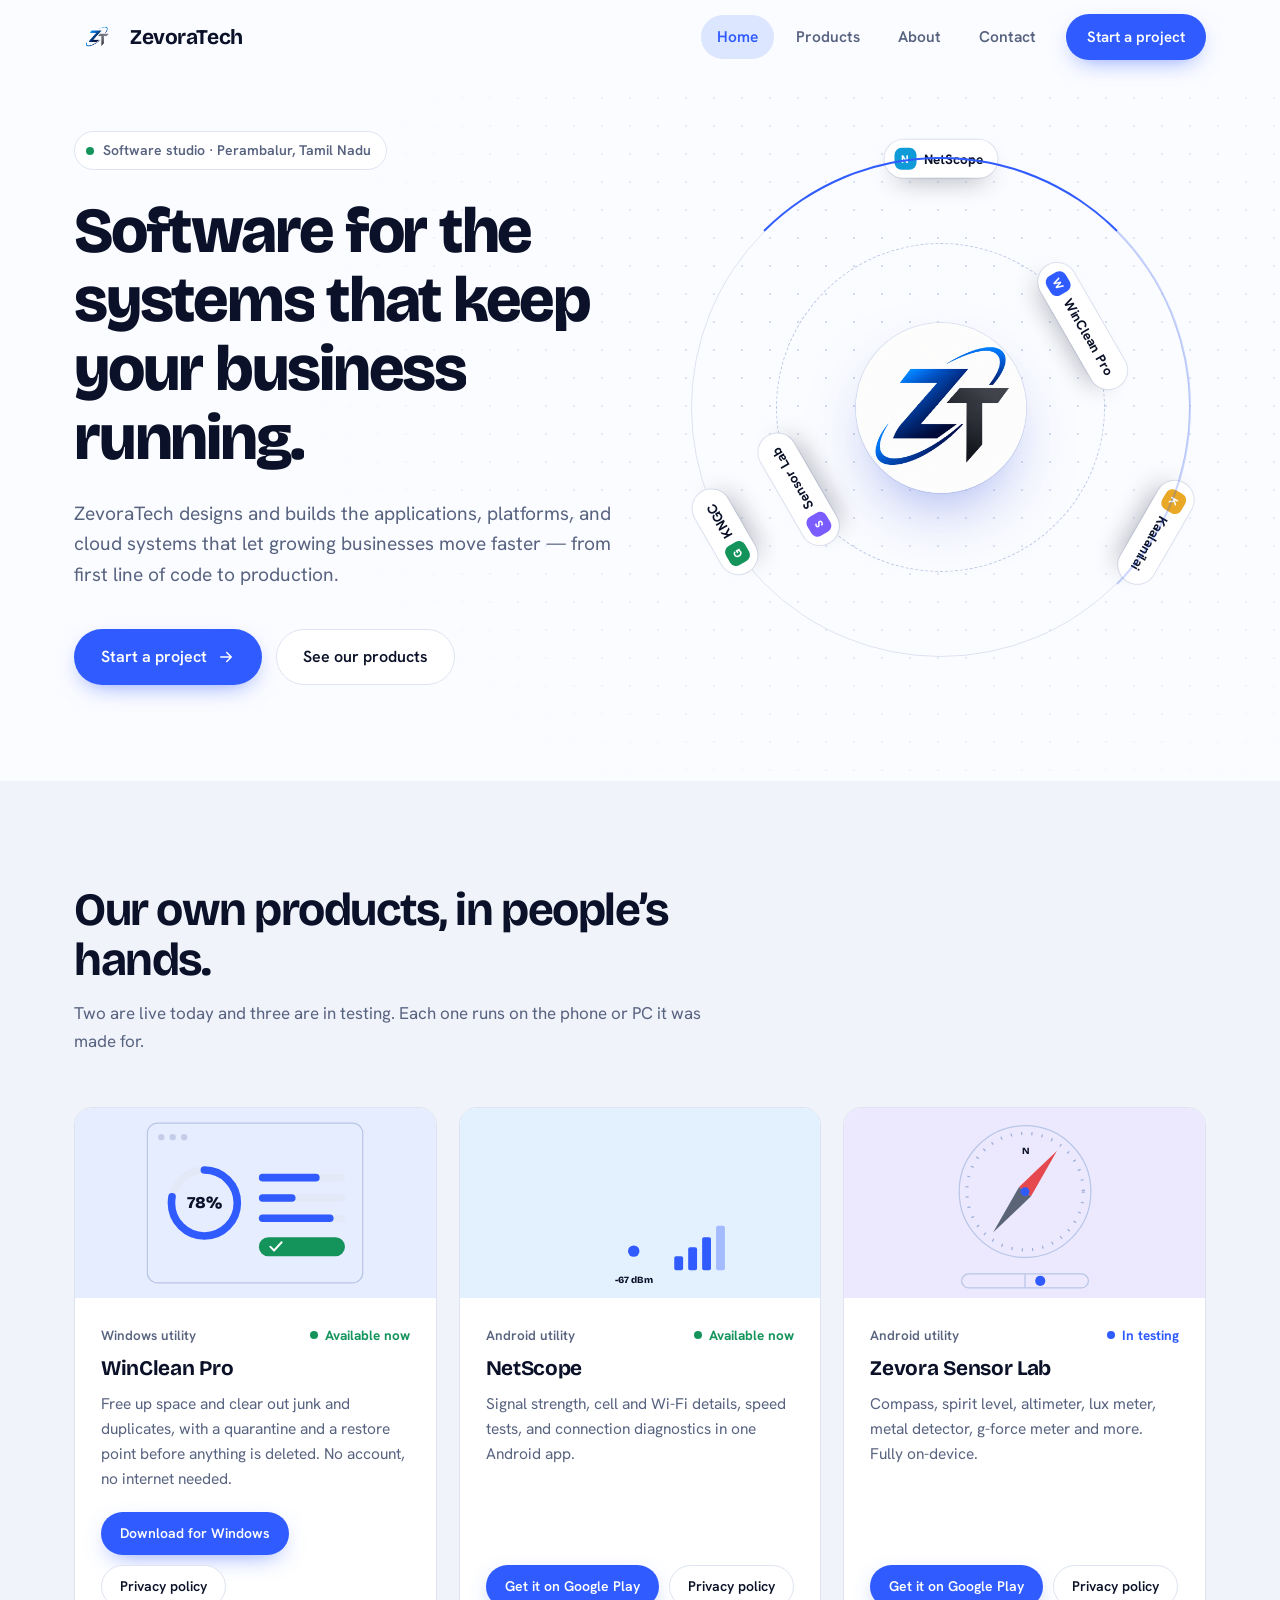
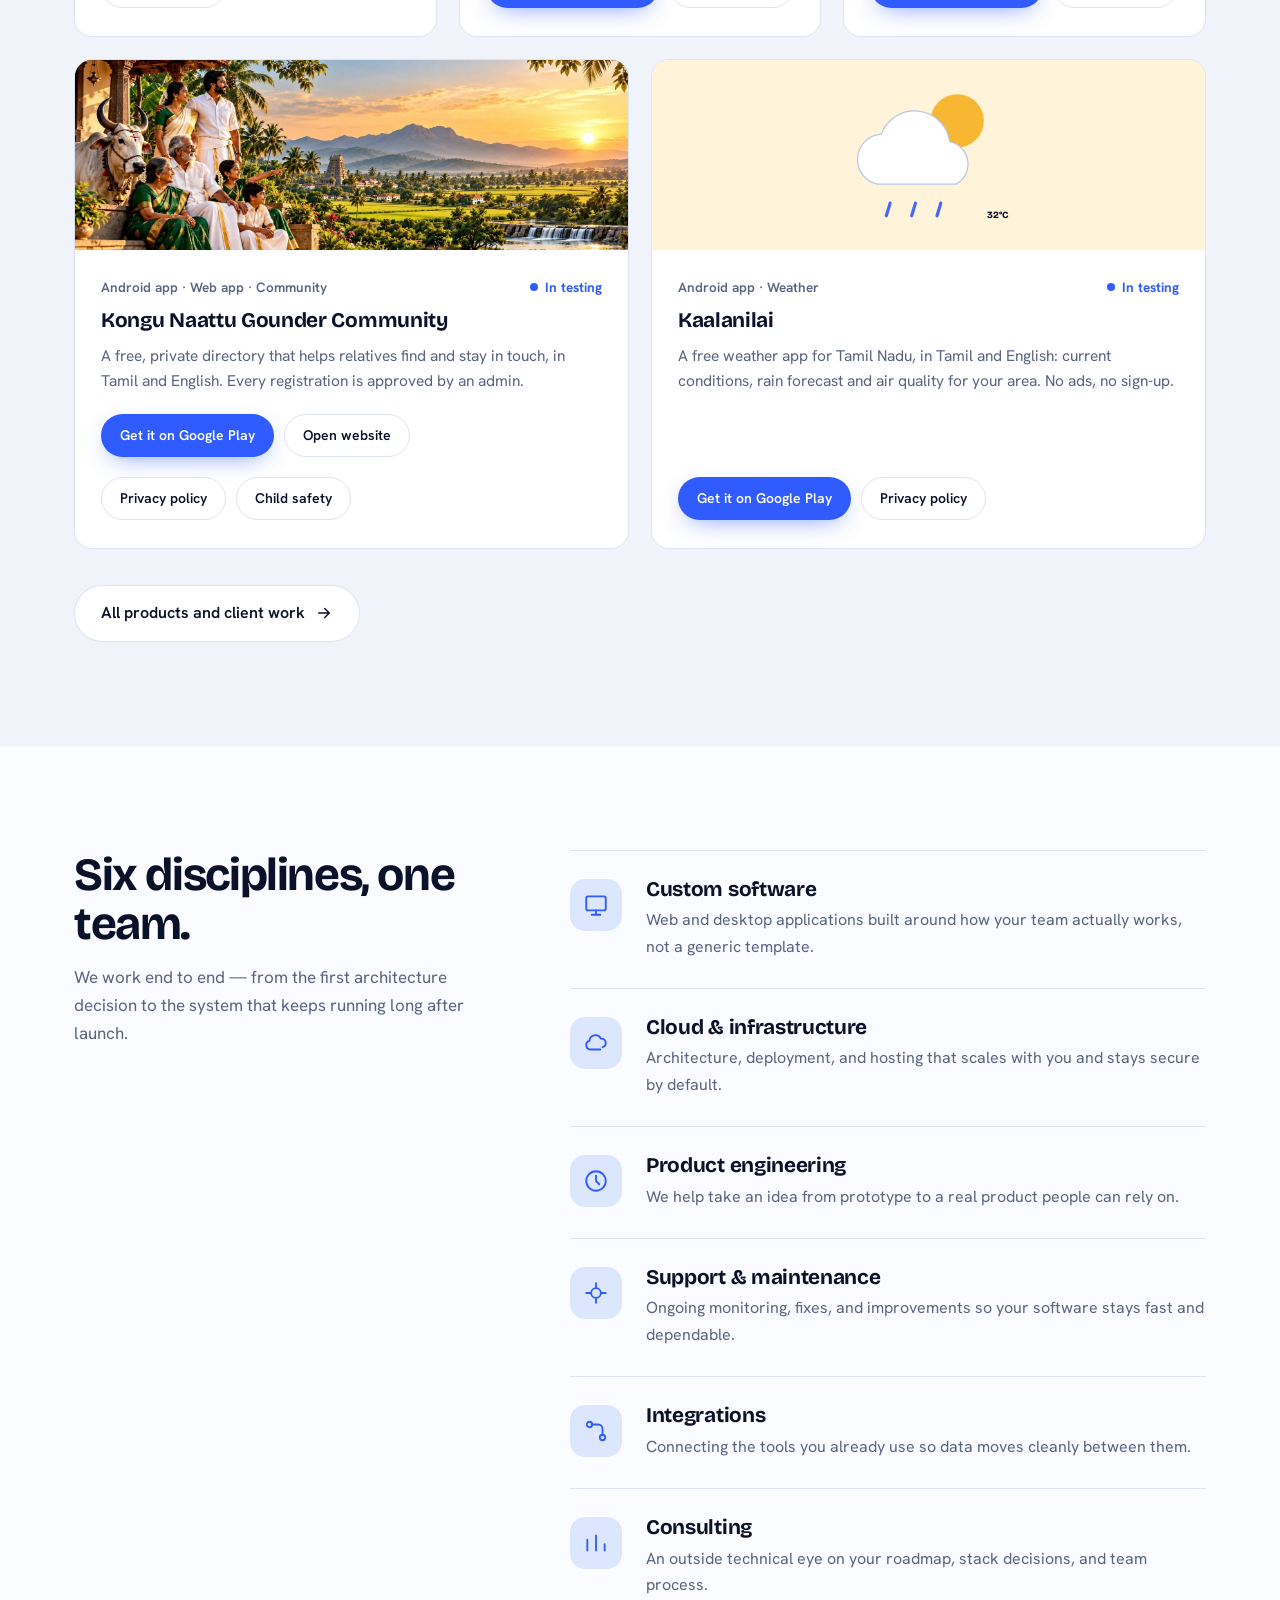
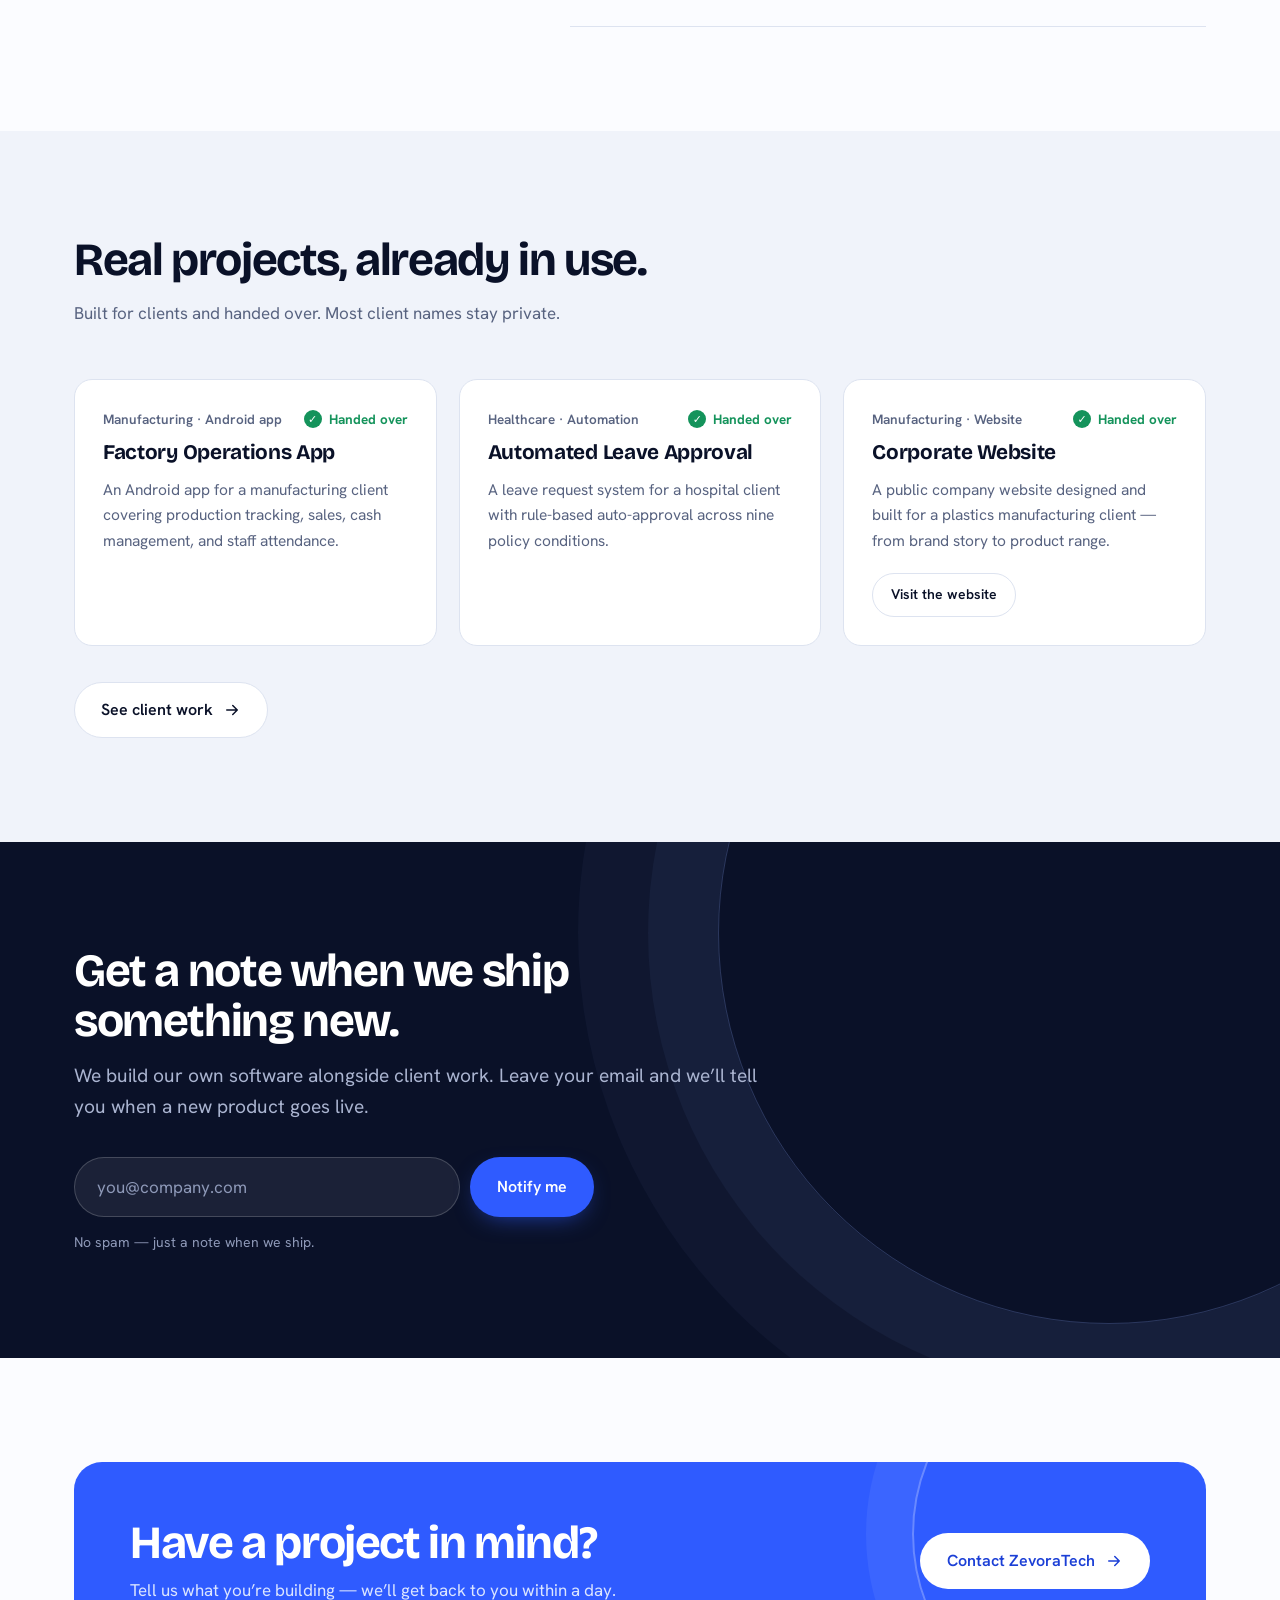
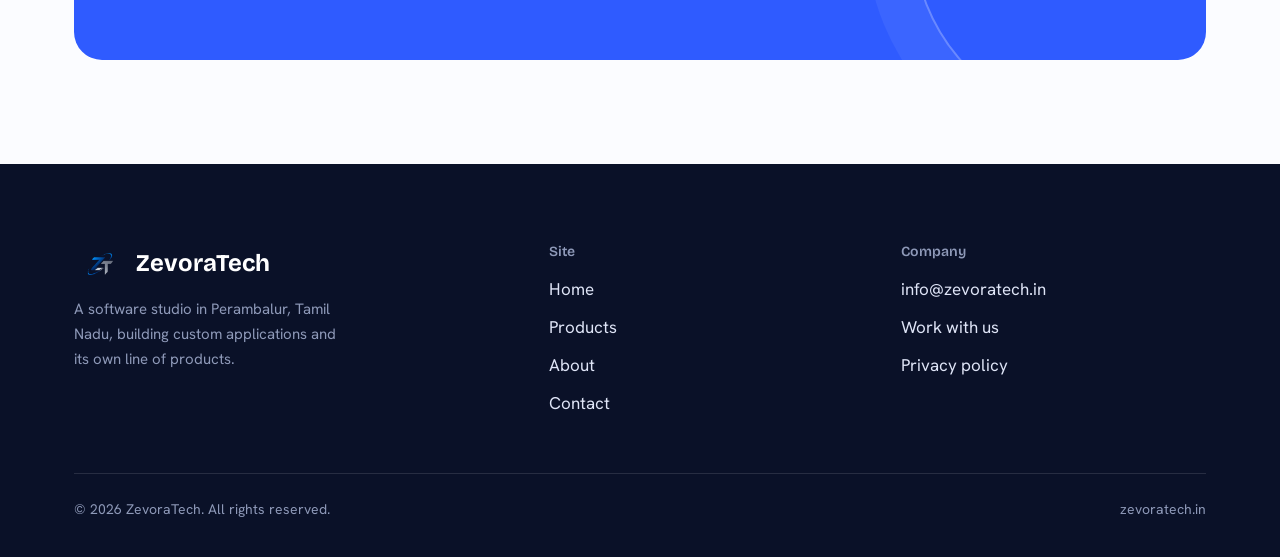
==== commit 18b4df18: "Add files via upload" ====
--- a/index.html
+++ b/index.html
@@ -172,12 +172,12 @@
   <div class="container">
     <div class="sec-head" data-reveal>
       <h2>Real projects, already in use.</h2>
-      <p>Built for clients and handed over. Client names stay private.</p>
+      <p>Built for clients and handed over. Most client names stay private.</p>
     </div>
     <div class="cgrid">
       <article class="ccard" data-reveal style="--i:0"><div class="meta"><span class="tag">Manufacturing &middot; Android app</span><span class="status is-done">Handed over</span></div><h3>Factory Operations App</h3><p>An Android app for a manufacturing client covering production tracking, sales, cash management, and staff attendance.</p></article>
       <article class="ccard" data-reveal style="--i:1"><div class="meta"><span class="tag">Healthcare &middot; Automation</span><span class="status is-done">Handed over</span></div><h3>Automated Leave Approval</h3><p>A leave request system for a hospital client with rule-based auto-approval across nine policy conditions.</p></article>
-      <article class="ccard" data-reveal style="--i:2"><div class="meta"><span class="tag">Manufacturing &middot; Website</span><span class="status is-done">Handed over</span></div><h3>Corporate Website</h3><p>A public company website designed and built for a plastics manufacturing client &mdash; from brand story to product range.</p></article>
+      <article class="ccard" data-reveal style="--i:2"><div class="meta"><span class="tag">Manufacturing &middot; Website</span><span class="status is-done">Handed over</span></div><h3>Corporate Website</h3><p>A public company website designed and built for a plastics manufacturing client &mdash; from brand story to product range.</p><div class="card-links"><a href="https://easternplastix.com/" class="btn btn-ghost btn-small" target="_blank" rel="noopener">Visit the website</a></div></article>
     </div>
     <p style="margin-top:36px;"><a href="products.html#client-work" class="btn btn-ghost">See client work <svg viewBox="0 0 24 24" fill="none" stroke="currentColor" stroke-width="2" stroke-linecap="round" stroke-linejoin="round" aria-hidden="true"><path d="M5 12h14M13 6l6 6-6 6"/></svg></a></p>
   </div>
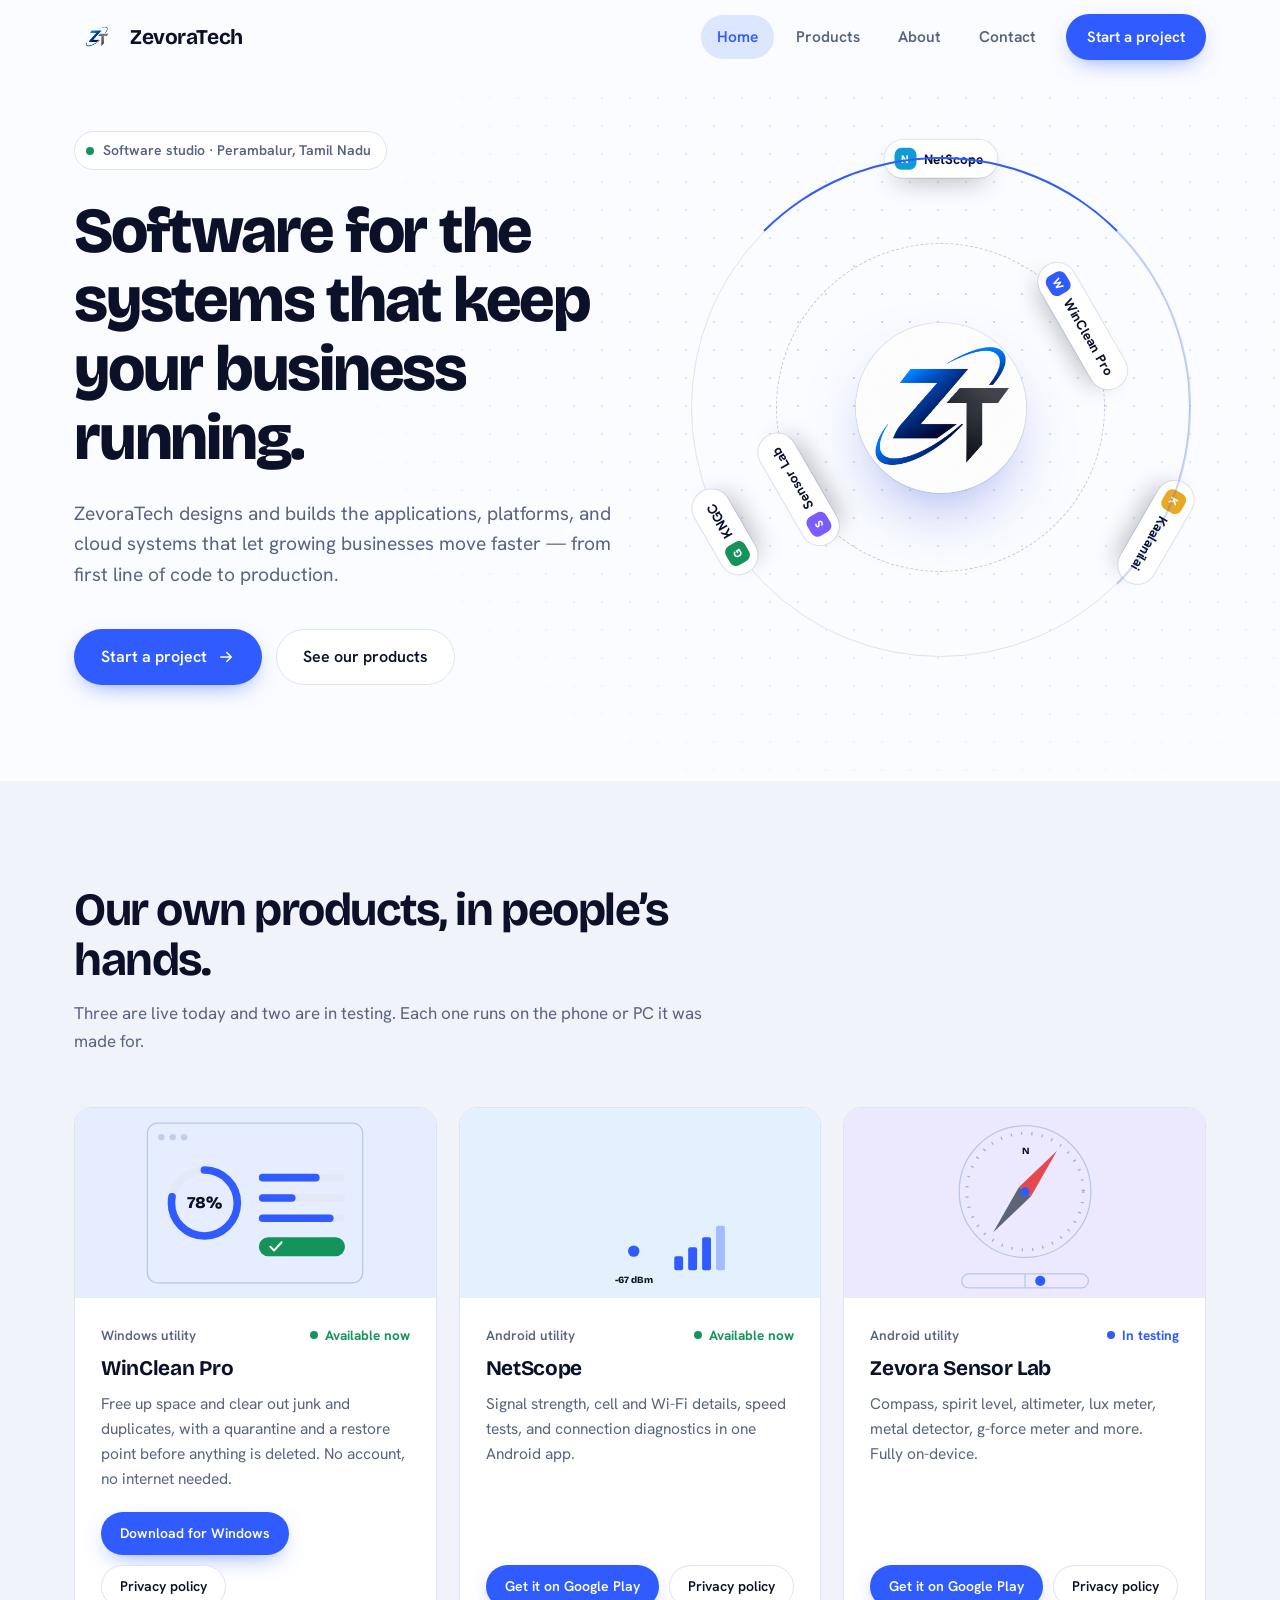
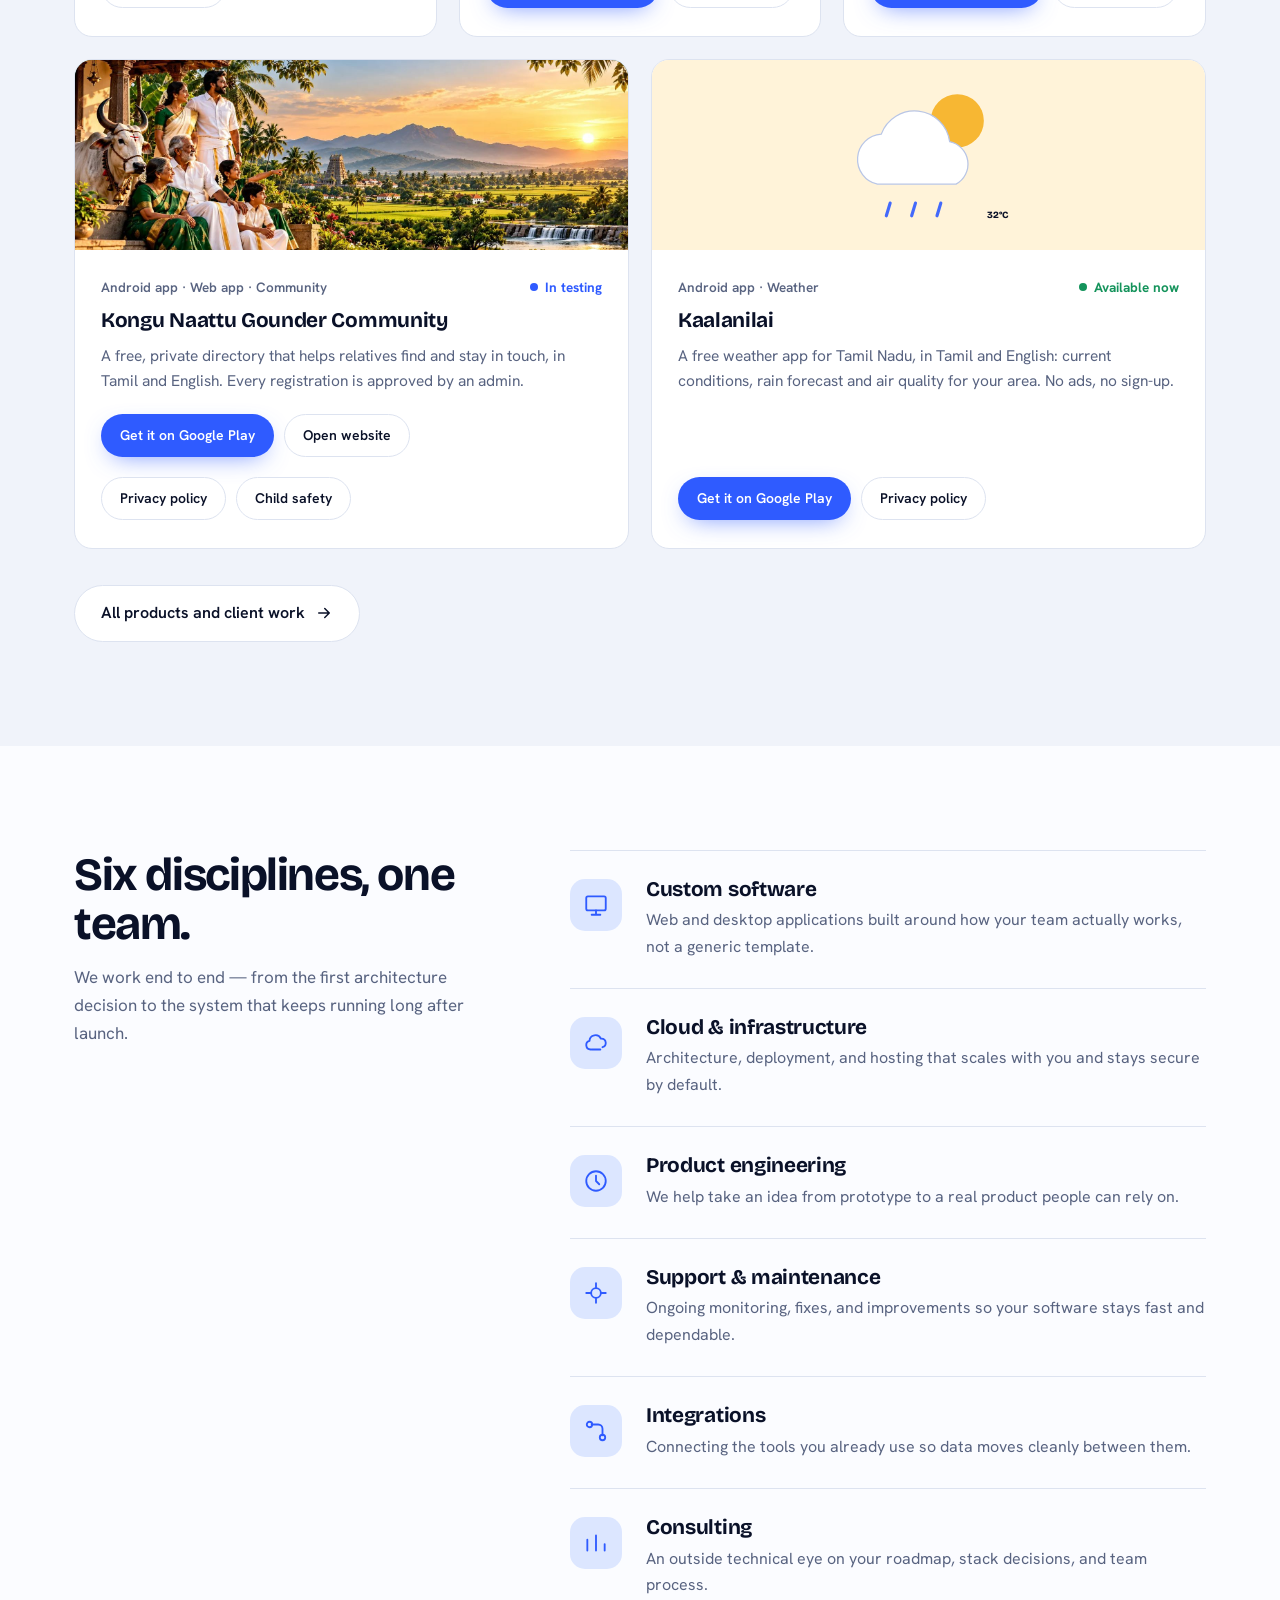
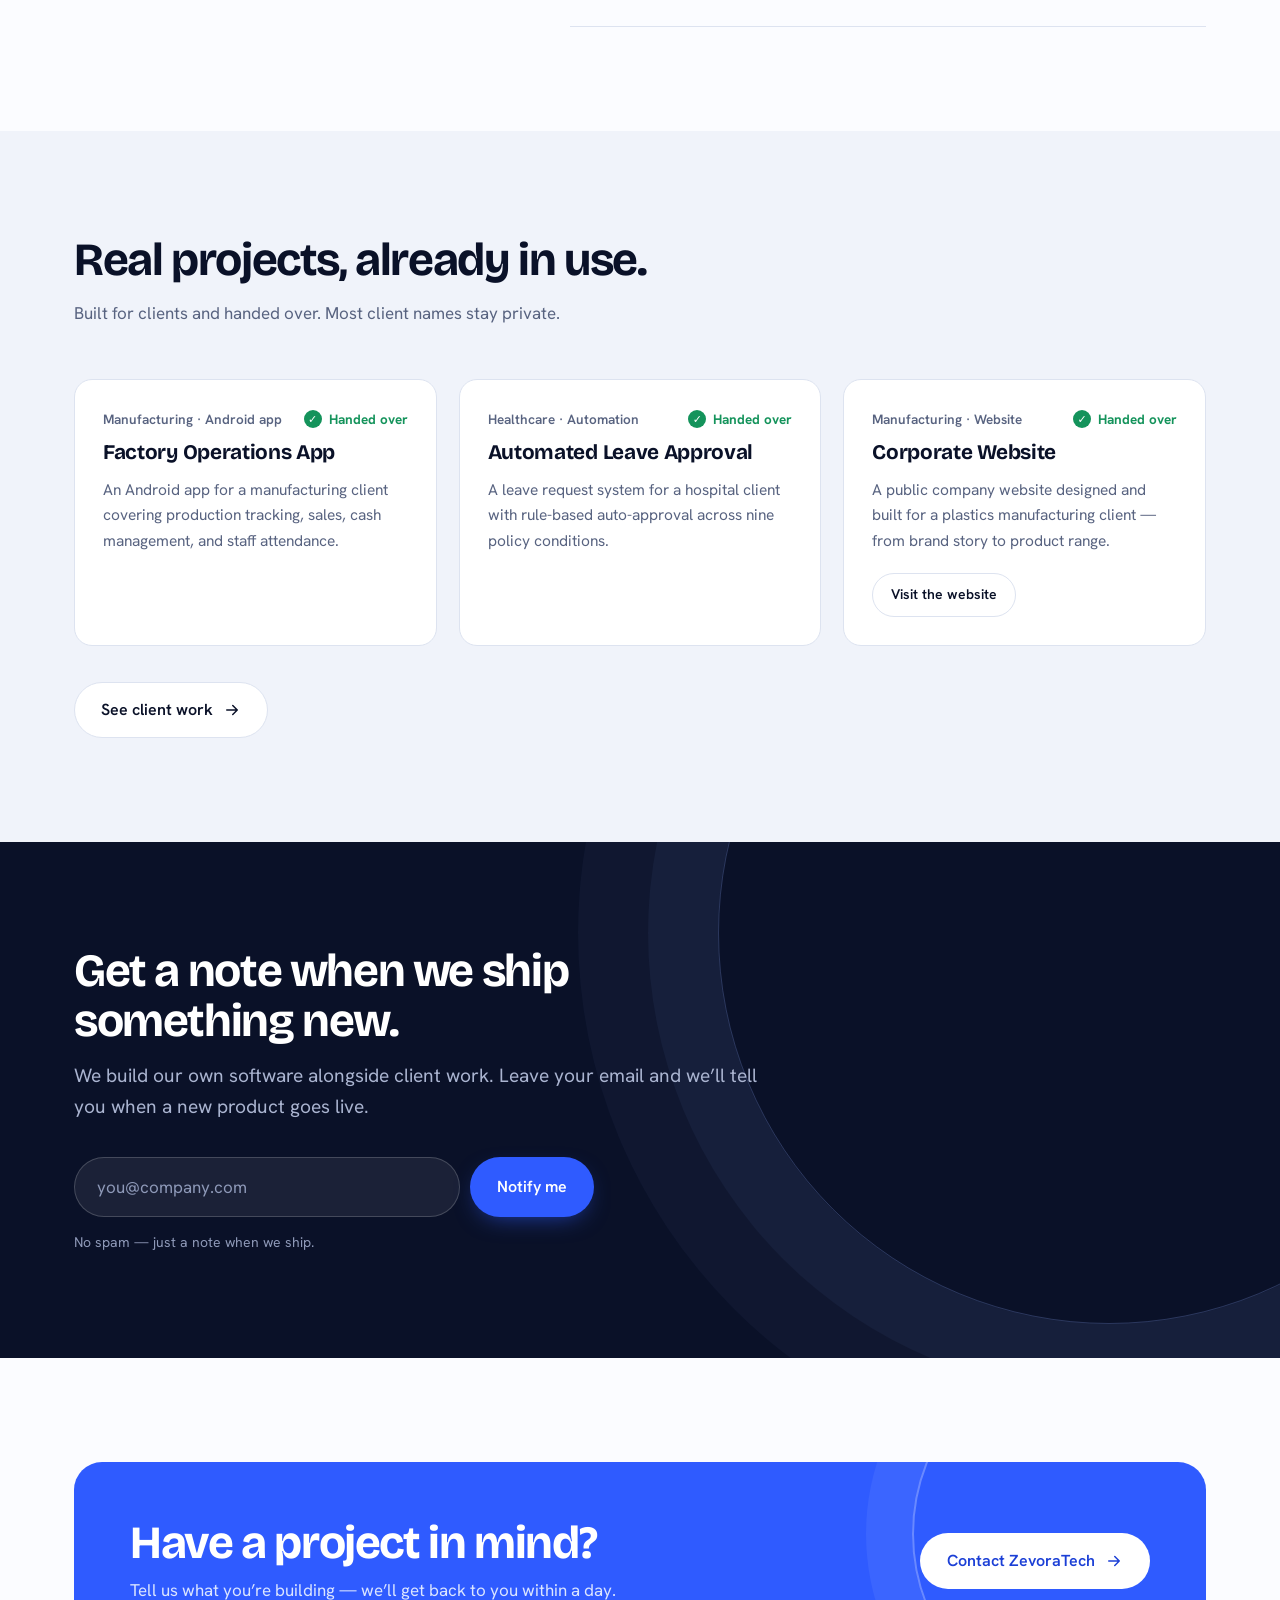
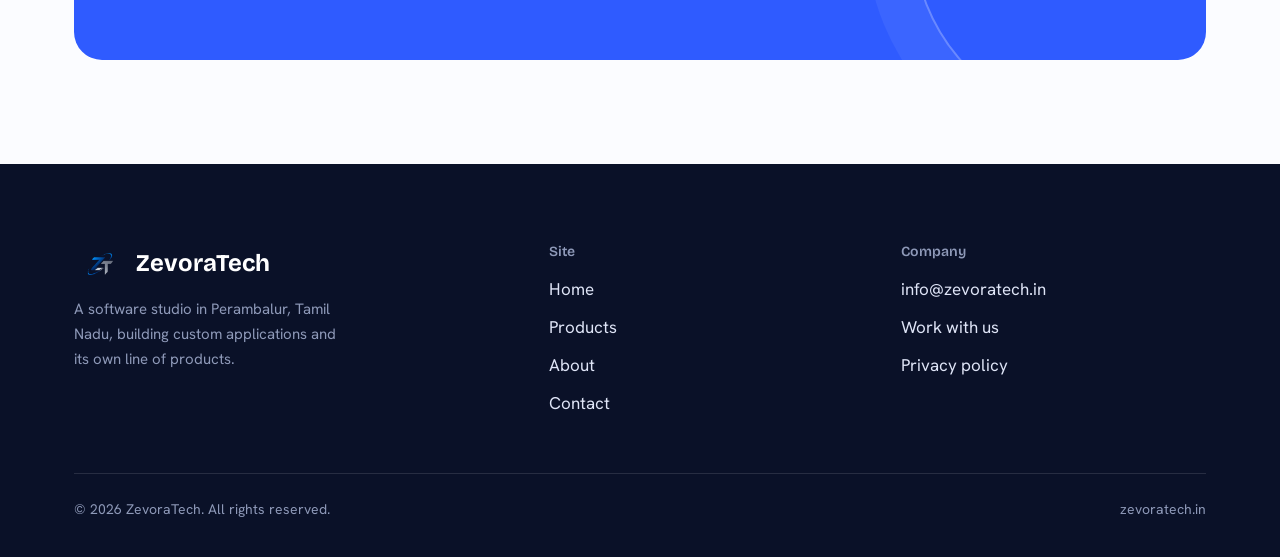
==== commit b1a1a901: "Add files via upload" ====
--- a/index.html
+++ b/index.html
@@ -80,7 +80,7 @@
   <div class="container">
     <div class="sec-head" data-reveal>
       <h2>Our own products, in people&rsquo;s hands.</h2>
-      <p>Two are live today and three are in testing. Each one runs on the phone or PC it was made for.</p>
+      <p>Three are live today and two are in testing. Each one runs on the phone or PC it was made for.</p>
     </div>
     <div class="pgrid">
       <article class="pcard" id="winclean" data-art>
@@ -129,15 +129,15 @@
           <a href="https://play.google.com/store/apps/details?id=in.zevoratech.kngc" class="btn btn-small btn-primary" target="_blank" rel="noopener">Get it on Google Play</a>
           <a href="https://kngc.in" class="btn btn-small btn-ghost" target="_blank" rel="noopener">Open website</a>
           <span class="brk"></span>
-          <a href="privacy-policy-kngc.html" class="btn btn-small btn-ghost">Privacy policy</a>
-          <a href="child-safety-kngc.html" class="btn btn-small btn-ghost">Child safety</a>
+          <a href="https://kngc.in/privacy.html" class="btn btn-small btn-ghost" target="_blank" rel="noopener">Privacy policy</a>
+          <a href="https://kngc.in/child-safety.html" class="btn btn-small btn-ghost" target="_blank" rel="noopener">Child safety</a>
           </div>
         </div>
       </article>
       <article class="pcard wide" id="kaalanilai" data-art>
         <div class="art" style="--tint:#fff3d9"><svg viewBox="0 0 380 300" aria-hidden="true"><circle cx="236" cy="96" r="42" class="a-sun"/><path d="M110 196a40 40 0 0 1 6-79 56 56 0 0 1 108 12 36 36 0 0 1 10 67z" class="a-cloud"/><line x1="130" y1="226" x2="124" y2="246" class="a-drop"/><line x1="170" y1="226" x2="164" y2="246" class="a-drop"/><line x1="210" y1="226" x2="204" y2="246" class="a-drop"/><text x="300" y="250" text-anchor="middle" class="a-num sm">32&deg;C</text></svg></div>
         <div class="body">
-          <div class="meta"><span class="tag">Android app &middot; Weather</span><span class="status is-progress">In testing</span></div>
+          <div class="meta"><span class="tag">Android app &middot; Weather</span><span class="status is-live">Available now</span></div>
           <h3>Kaalanilai</h3>
           <p>A free weather app for Tamil Nadu, in Tamil and English: current conditions, rain forecast and air quality for your area. No ads, no sign-up.</p>
           <div class="card-links">
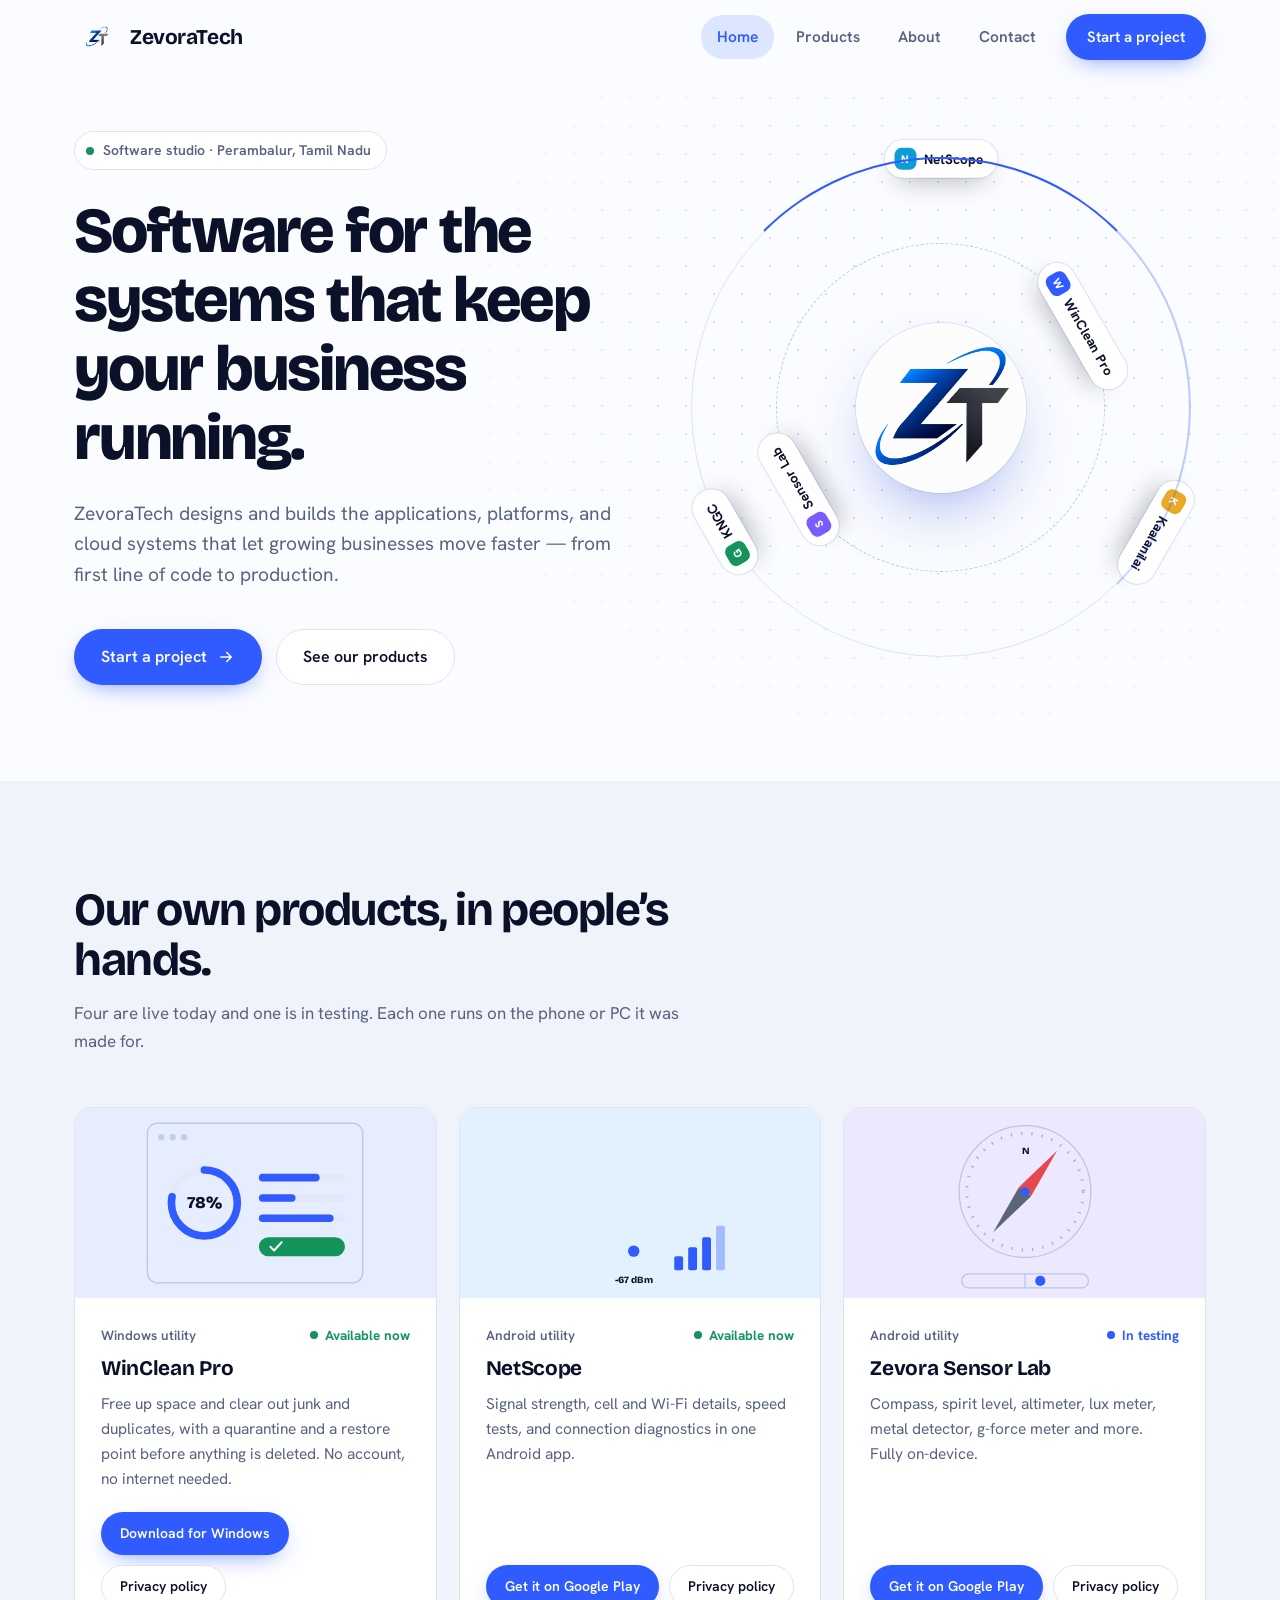
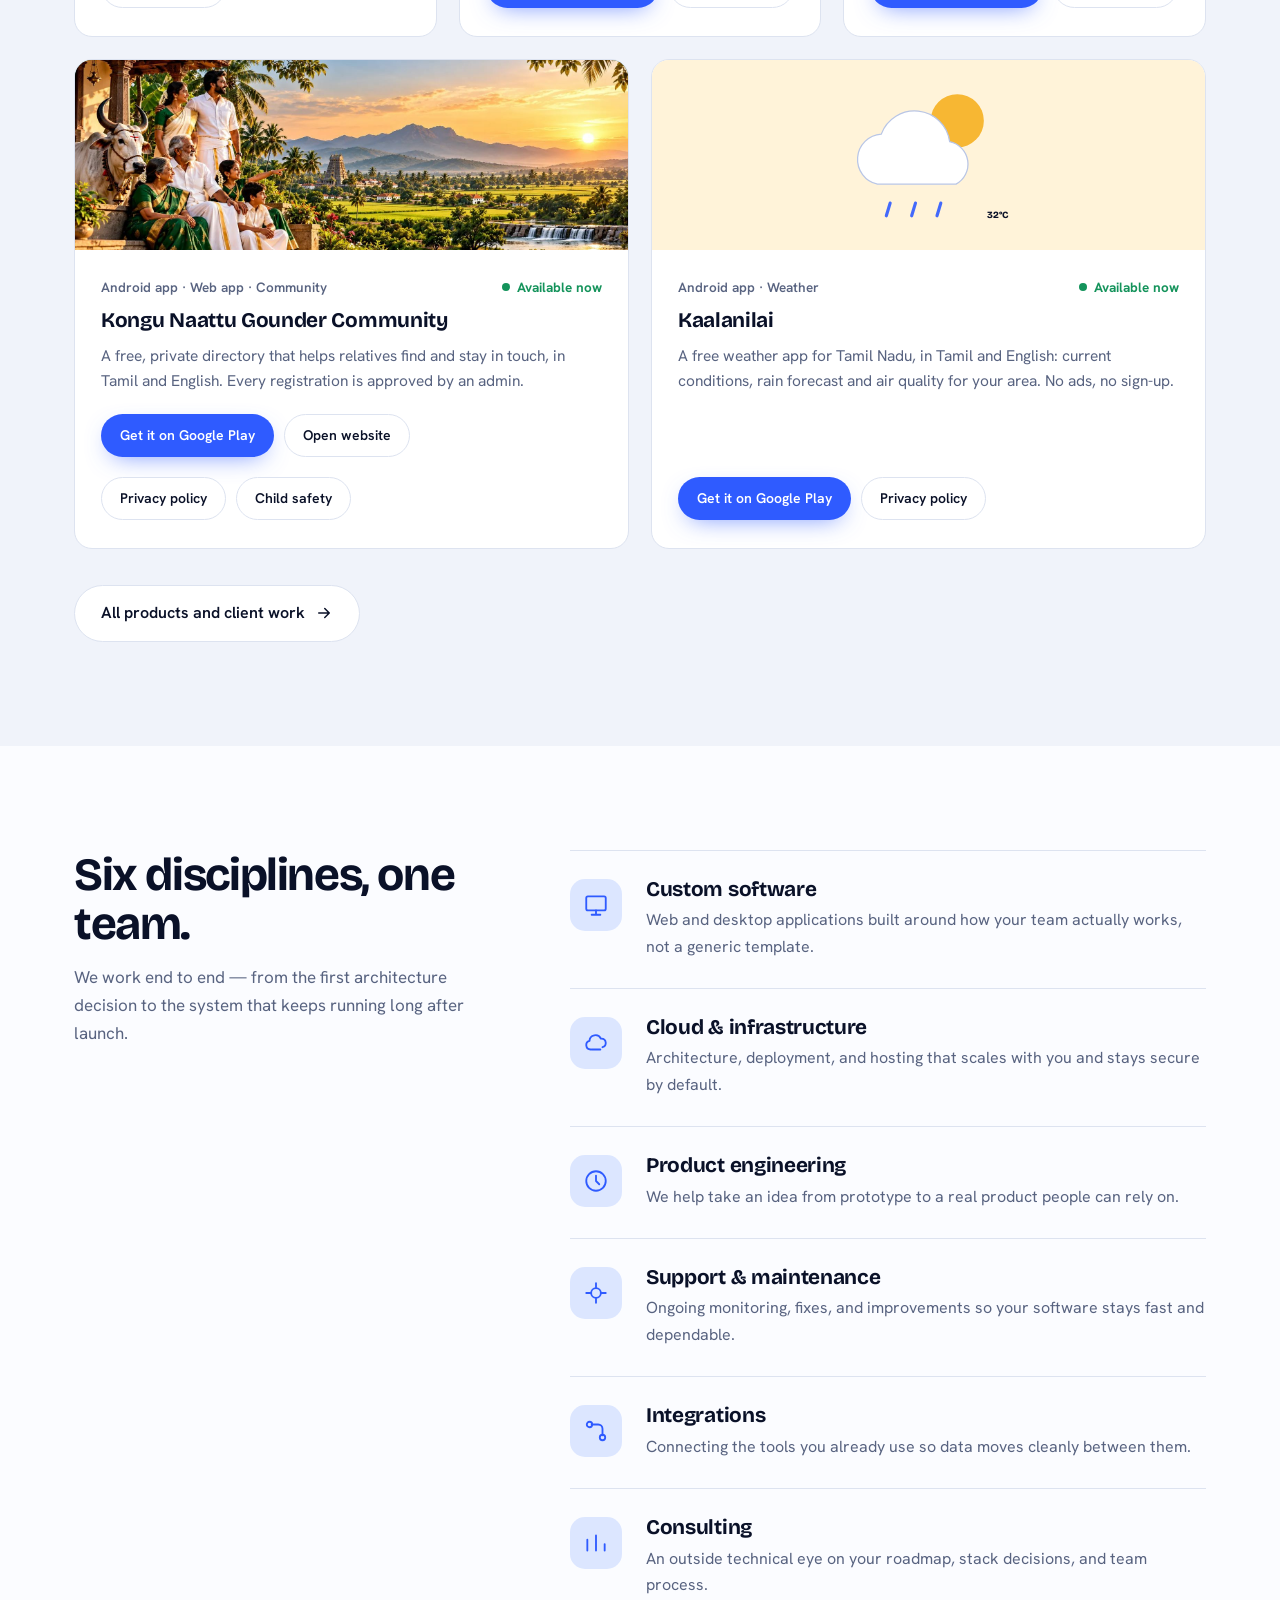
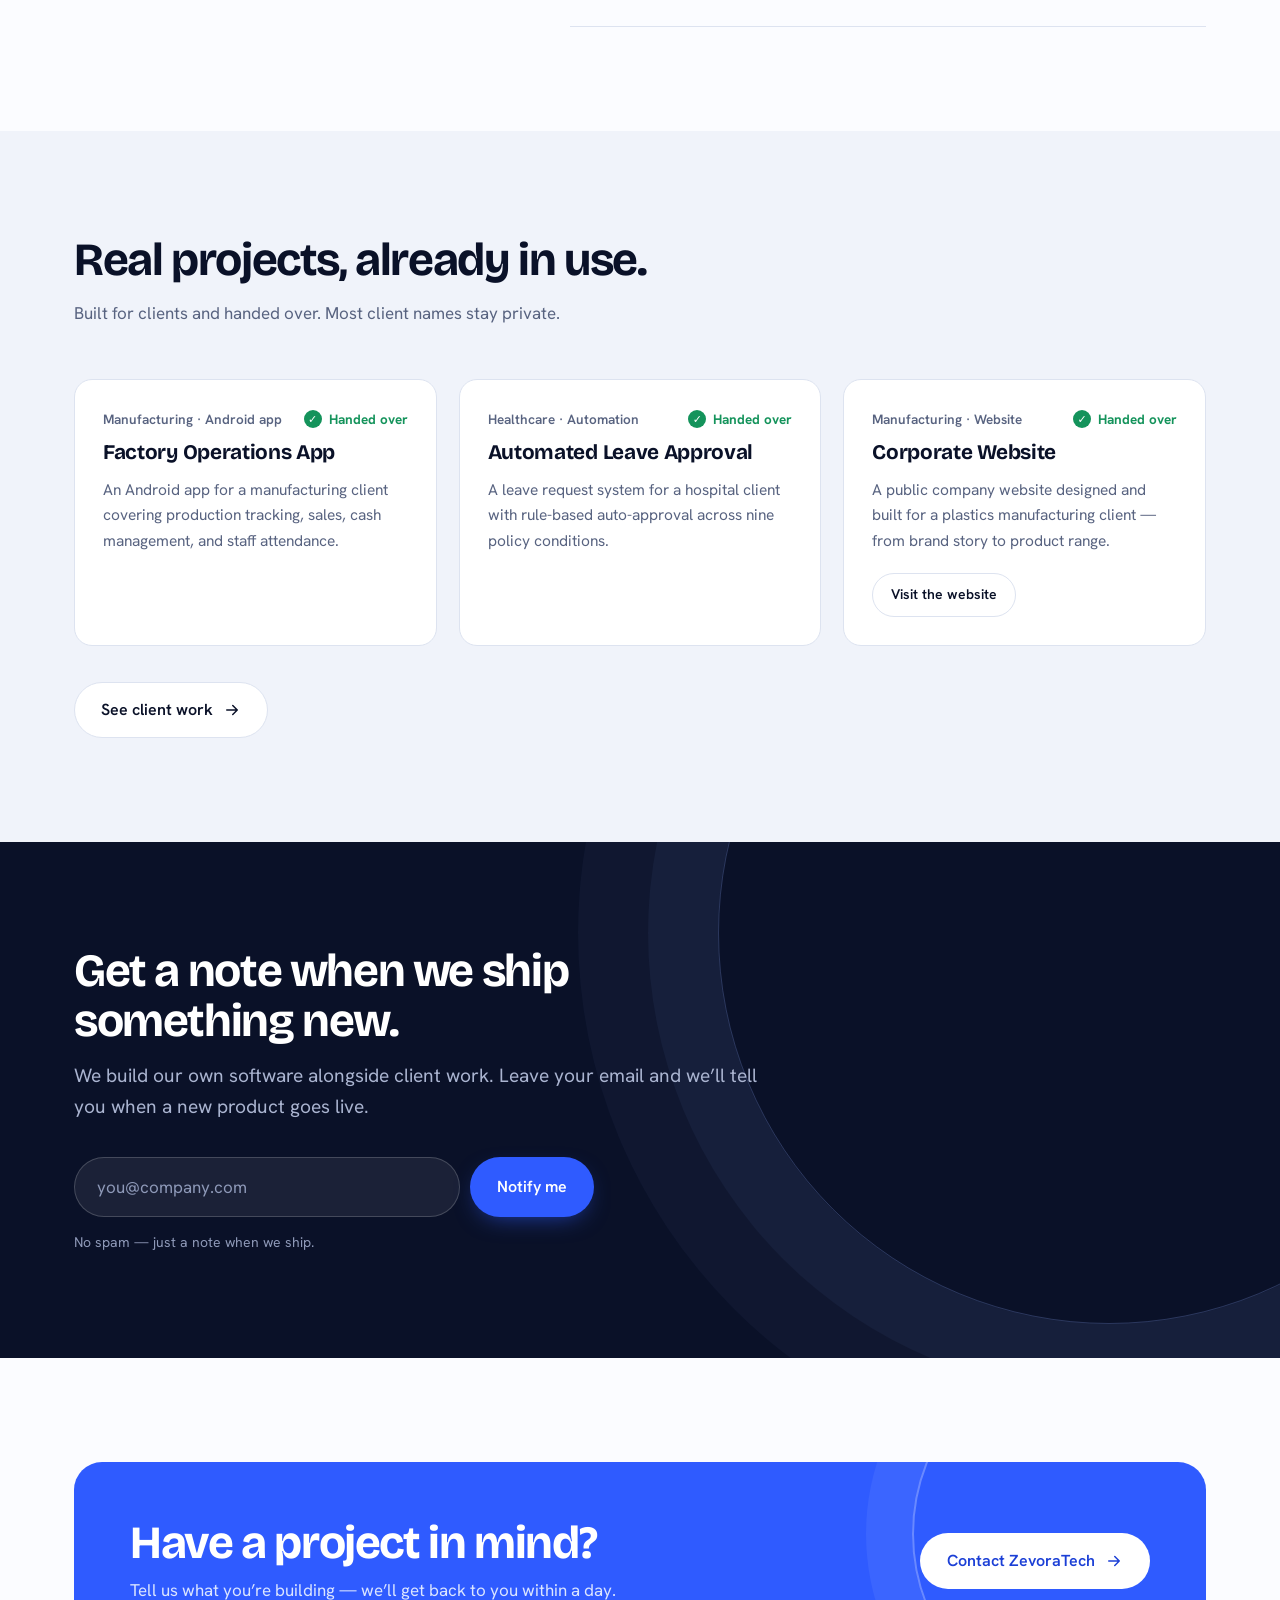
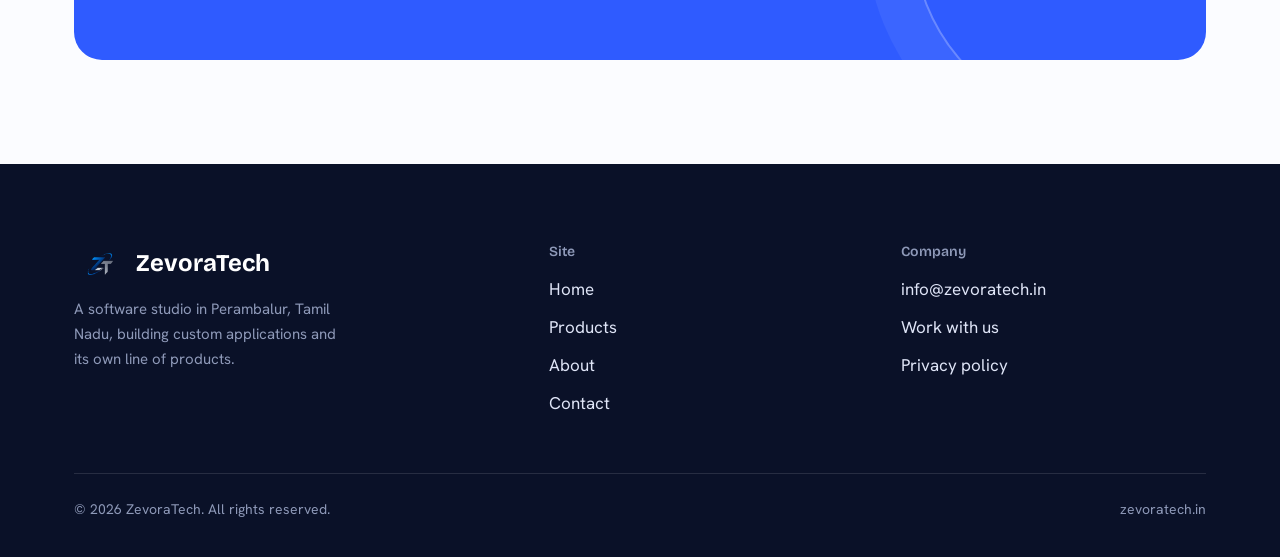
==== commit da6d0804: "Add files via upload" ====
--- a/index.html
+++ b/index.html
@@ -80,7 +80,7 @@
   <div class="container">
     <div class="sec-head" data-reveal>
       <h2>Our own products, in people&rsquo;s hands.</h2>
-      <p>Three are live today and two are in testing. Each one runs on the phone or PC it was made for.</p>
+      <p>Four are live today and one is in testing. Each one runs on the phone or PC it was made for.</p>
     </div>
     <div class="pgrid">
       <article class="pcard" id="winclean" data-art>
@@ -122,7 +122,7 @@
       <article class="pcard wide" id="kngc" data-art>
         <div class="art" style="--tint:#0f3d24"><img src="assets/kngc-slide.jpg" alt="" loading="lazy"></div>
         <div class="body">
-          <div class="meta"><span class="tag">Android app &middot; Web app &middot; Community</span><span class="status is-progress">In testing</span></div>
+          <div class="meta"><span class="tag">Android app &middot; Web app &middot; Community</span><span class="status is-live">Available now</span></div>
           <h3>Kongu Naattu Gounder Community</h3>
           <p>A free, private directory that helps relatives find and stay in touch, in Tamil and English. Every registration is approved by an admin.</p>
           <div class="card-links">
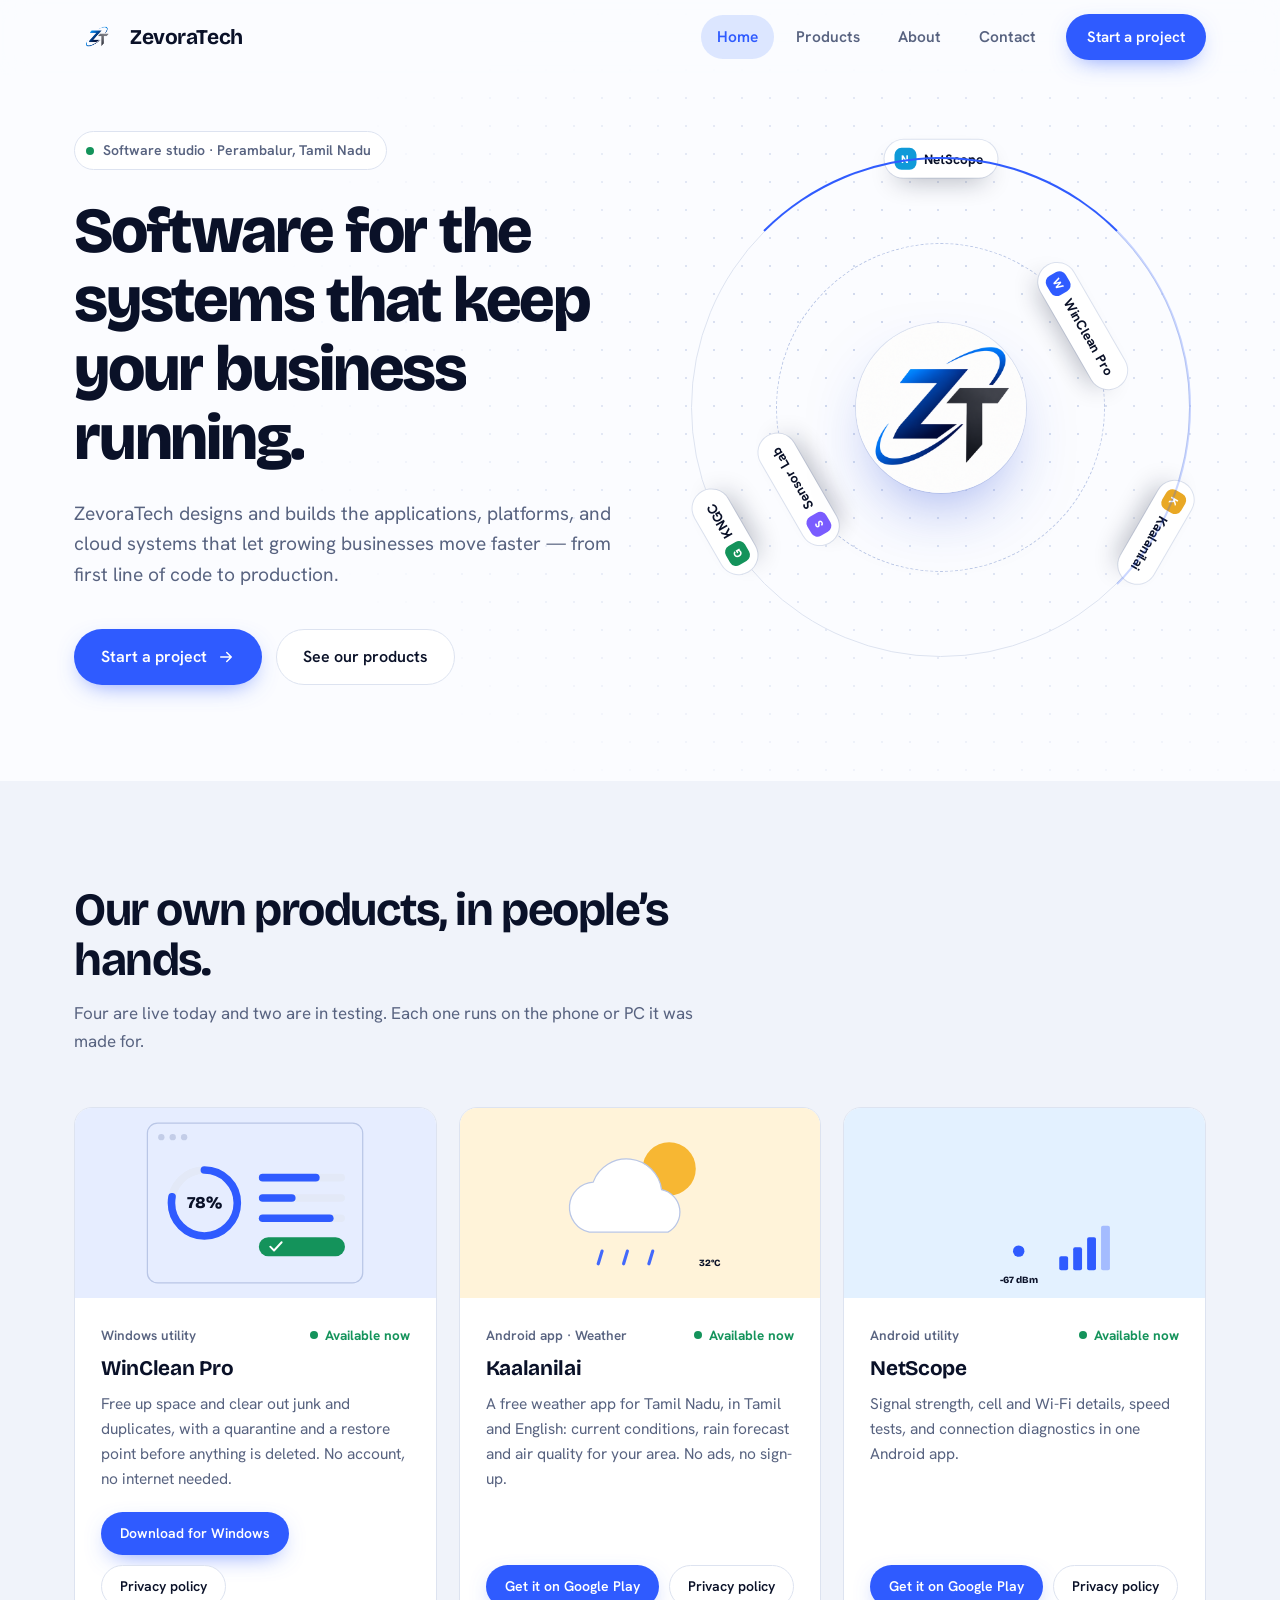
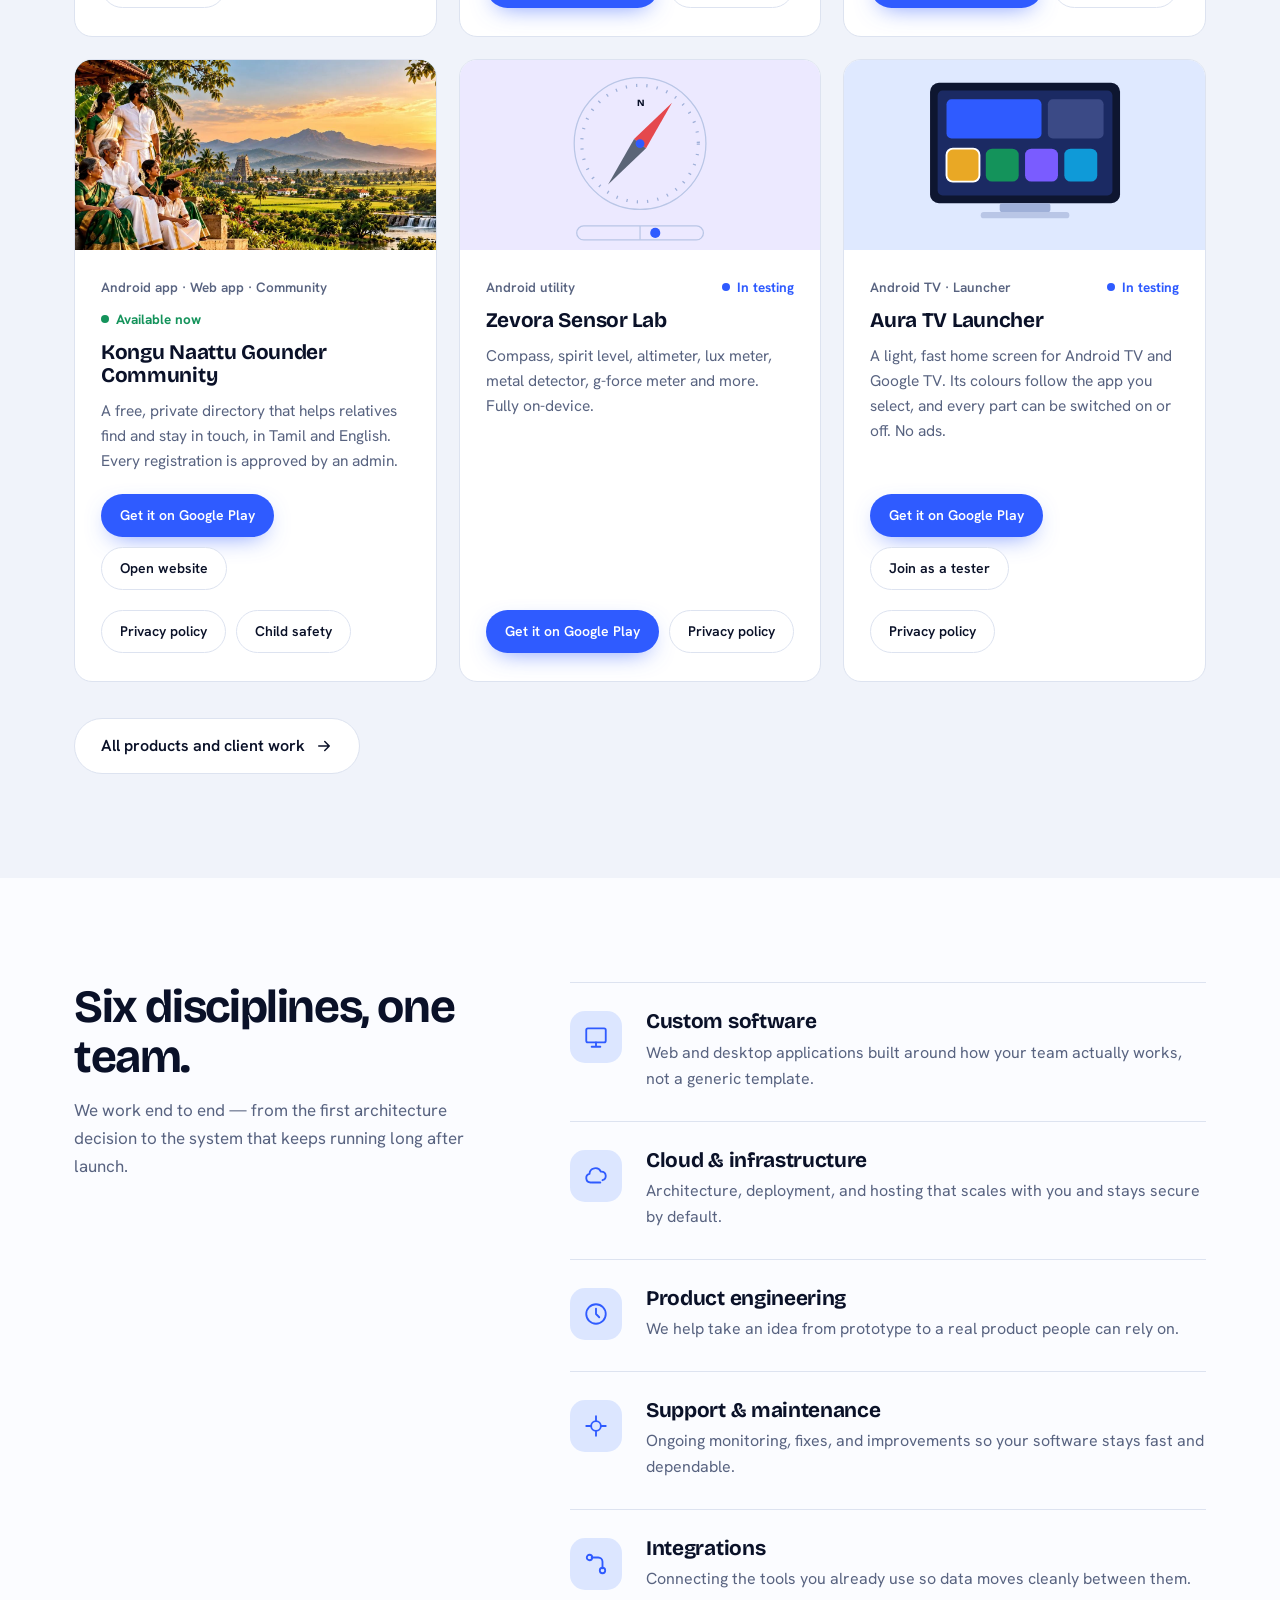
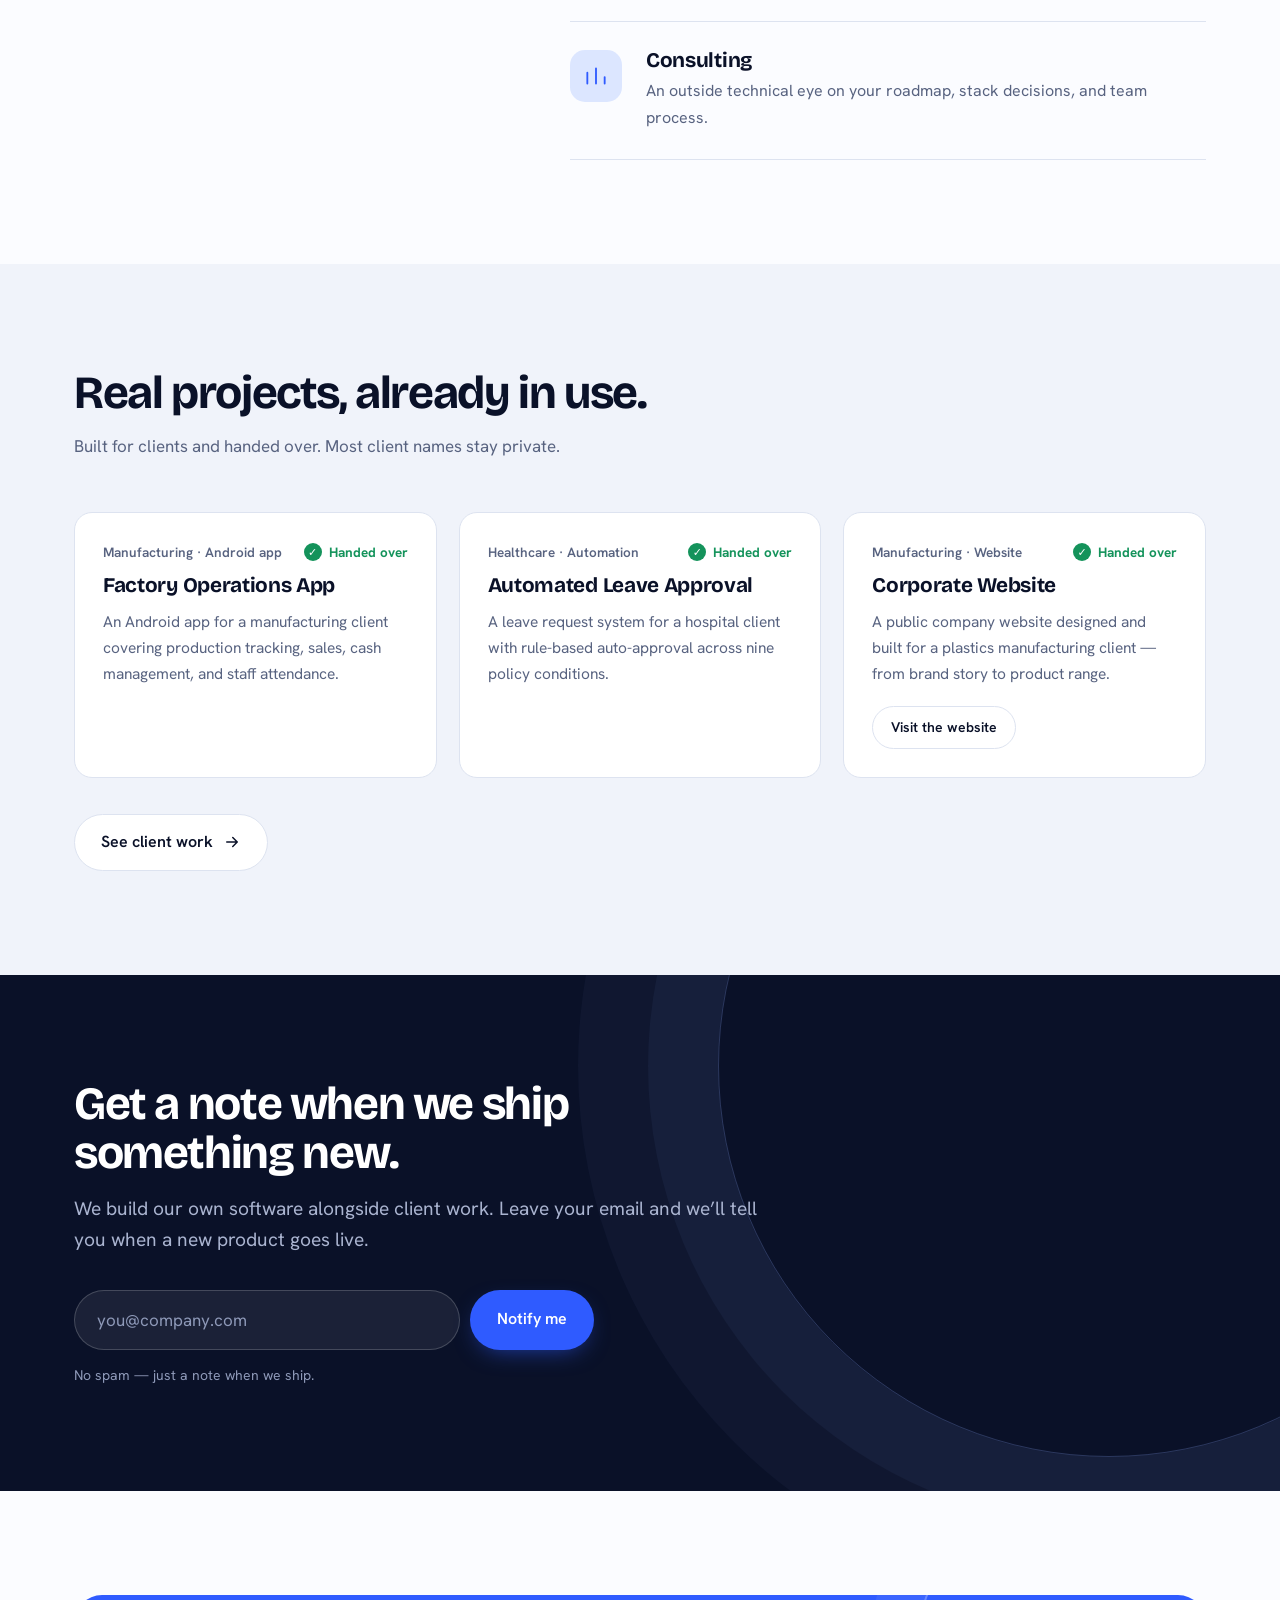
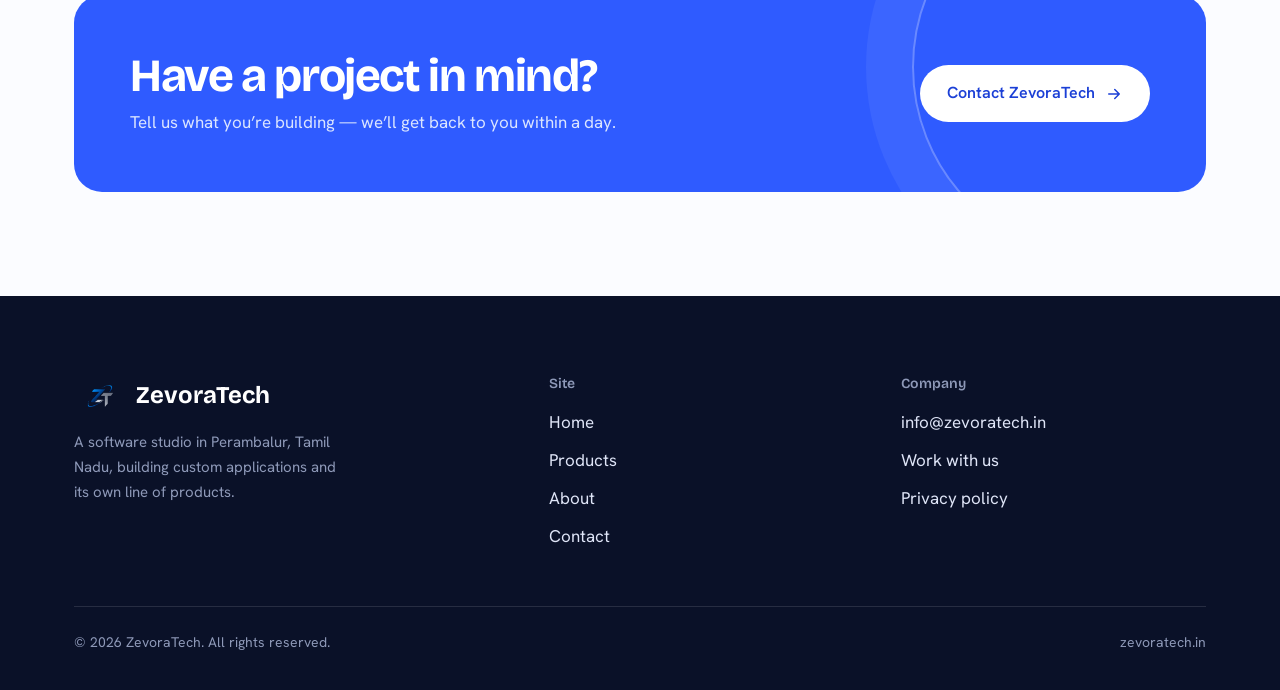
==== commit 842761f6: "Add files via upload" ====
--- a/index.html
+++ b/index.html
@@ -80,7 +80,7 @@
   <div class="container">
     <div class="sec-head" data-reveal>
       <h2>Our own products, in people&rsquo;s hands.</h2>
-      <p>Four are live today and one is in testing. Each one runs on the phone or PC it was made for.</p>
+      <p>Four are live today and two are in testing. Each one runs on the phone or PC it was made for.</p>
     </div>
     <div class="pgrid">
       <article class="pcard" id="winclean" data-art>
@@ -95,6 +95,18 @@
           </div>
         </div>
       </article>
+      <article class="pcard" id="kaalanilai" data-art>
+        <div class="art" style="--tint:#fff3d9"><svg viewBox="0 0 380 300" aria-hidden="true"><circle cx="236" cy="96" r="42" class="a-sun"/><path d="M110 196a40 40 0 0 1 6-79 56 56 0 0 1 108 12 36 36 0 0 1 10 67z" class="a-cloud"/><line x1="130" y1="226" x2="124" y2="246" class="a-drop"/><line x1="170" y1="226" x2="164" y2="246" class="a-drop"/><line x1="210" y1="226" x2="204" y2="246" class="a-drop"/><text x="300" y="250" text-anchor="middle" class="a-num sm">32&deg;C</text></svg></div>
+        <div class="body">
+          <div class="meta"><span class="tag">Android app &middot; Weather</span><span class="status is-live">Available now</span></div>
+          <h3>Kaalanilai</h3>
+          <p>A free weather app for Tamil Nadu, in Tamil and English: current conditions, rain forecast and air quality for your area. No ads, no sign-up.</p>
+          <div class="card-links">
+          <a href="https://play.google.com/store/apps/details?id=in.zevoratech.kaalanilai" class="btn btn-small btn-primary" target="_blank" rel="noopener">Get it on Google Play</a>
+          <a href="privacy-policy-kaalanilai.html" class="btn btn-small btn-ghost">Privacy policy</a>
+          </div>
+        </div>
+      </article>
       <article class="pcard" id="netscope" data-art>
         <div class="art" style="--tint:#e3f1ff"><svg viewBox="0 0 380 300" aria-hidden="true"><g class="a-arcs" fill="none" stroke-linecap="round"><path d="M149.2 191.8A46 46 0 0 1 210.8 191.8"/><path d="M121.1 160.6A88 88 0 0 1 238.9 160.6"/><path d="M93.0 129.4A130 130 0 0 1 267.0 129.4"/><path d="M64.9 98.2A172 172 0 0 1 295.1 98.2"/></g><circle cx="180" cy="226" r="9" class="a-dotbig"/><g class="a-bars" transform="translate(-6 8)"><rect x="250" y="226" width="14" height="22" rx="3"/><rect x="272" y="212" width="14" height="36" rx="3"/><rect x="294" y="196" width="14" height="52" rx="3"/><rect x="316" y="178" width="14" height="70" rx="3" style="opacity:.35"/></g><text x="180" y="276" text-anchor="middle" class="a-num sm">-67 dBm</text></svg></div>
         <div class="body">
@@ -107,19 +119,7 @@
           </div>
         </div>
       </article>
-      <article class="pcard" id="sensorlab" data-art>
-        <div class="art" style="--tint:#ece9ff"><svg viewBox="0 0 380 300" aria-hidden="true"><circle cx="190" cy="132" r="104" class="a-fill a-line"/><circle cx="190" cy="132" r="92" fill="none" class="a-ticks" stroke-dasharray="2 14.4"/><g class="needle"><polygon points="190,50 202,132 178,132" class="a-needle"/><polygon points="190,214 202,132 178,132" class="a-needle-b"/></g><circle cx="190" cy="132" r="7" class="a-dotbig"/><text x="190" y="72" text-anchor="middle" class="a-num sm">N</text><rect x="90" y="262" width="200" height="22" rx="11" class="a-fill a-line"/><circle cx="214" cy="273" r="8" class="a-dotbig"/><line x1="190" y1="262" x2="190" y2="284" class="a-line"/></svg></div>
-        <div class="body">
-          <div class="meta"><span class="tag">Android utility</span><span class="status is-progress">In testing</span></div>
-          <h3>Zevora Sensor Lab</h3>
-          <p>Compass, spirit level, altimeter, lux meter, metal detector, g-force meter and more. Fully on-device.</p>
-          <div class="card-links">
-          <a href="https://play.google.com/store/apps/details?id=in.zevoratech.sensorlab" class="btn btn-small btn-primary" target="_blank" rel="noopener">Get it on Google Play</a>
-          <a href="privacy-policy-zevorasensorlab.html" class="btn btn-small btn-ghost">Privacy policy</a>
-          </div>
-        </div>
-      </article>
-      <article class="pcard wide" id="kngc" data-art>
+      <article class="pcard" id="kngc" data-art>
         <div class="art" style="--tint:#0f3d24"><img src="assets/kngc-slide.jpg" alt="" loading="lazy"></div>
         <div class="body">
           <div class="meta"><span class="tag">Android app &middot; Web app &middot; Community</span><span class="status is-live">Available now</span></div>
@@ -134,15 +134,29 @@
           </div>
         </div>
       </article>
-      <article class="pcard wide" id="kaalanilai" data-art>
-        <div class="art" style="--tint:#fff3d9"><svg viewBox="0 0 380 300" aria-hidden="true"><circle cx="236" cy="96" r="42" class="a-sun"/><path d="M110 196a40 40 0 0 1 6-79 56 56 0 0 1 108 12 36 36 0 0 1 10 67z" class="a-cloud"/><line x1="130" y1="226" x2="124" y2="246" class="a-drop"/><line x1="170" y1="226" x2="164" y2="246" class="a-drop"/><line x1="210" y1="226" x2="204" y2="246" class="a-drop"/><text x="300" y="250" text-anchor="middle" class="a-num sm">32&deg;C</text></svg></div>
-        <div class="body">
-          <div class="meta"><span class="tag">Android app &middot; Weather</span><span class="status is-live">Available now</span></div>
-          <h3>Kaalanilai</h3>
-          <p>A free weather app for Tamil Nadu, in Tamil and English: current conditions, rain forecast and air quality for your area. No ads, no sign-up.</p>
-          <div class="card-links">
-          <a href="https://play.google.com/store/apps/details?id=in.zevoratech.kaalanilai" class="btn btn-small btn-primary" target="_blank" rel="noopener">Get it on Google Play</a>
-          <a href="privacy-policy-kaalanilai.html" class="btn btn-small btn-ghost">Privacy policy</a>
+      <article class="pcard" id="sensorlab" data-art>
+        <div class="art" style="--tint:#ece9ff"><svg viewBox="0 0 380 300" aria-hidden="true"><circle cx="190" cy="132" r="104" class="a-fill a-line"/><circle cx="190" cy="132" r="92" fill="none" class="a-ticks" stroke-dasharray="2 14.4"/><g class="needle"><polygon points="190,50 202,132 178,132" class="a-needle"/><polygon points="190,214 202,132 178,132" class="a-needle-b"/></g><circle cx="190" cy="132" r="7" class="a-dotbig"/><text x="190" y="72" text-anchor="middle" class="a-num sm">N</text><rect x="90" y="262" width="200" height="22" rx="11" class="a-fill a-line"/><circle cx="214" cy="273" r="8" class="a-dotbig"/><line x1="190" y1="262" x2="190" y2="284" class="a-line"/></svg></div>
+        <div class="body">
+          <div class="meta"><span class="tag">Android utility</span><span class="status is-progress">In testing</span></div>
+          <h3>Zevora Sensor Lab</h3>
+          <p>Compass, spirit level, altimeter, lux meter, metal detector, g-force meter and more. Fully on-device.</p>
+          <div class="card-links">
+          <a href="https://play.google.com/store/apps/details?id=in.zevoratech.sensorlab" class="btn btn-small btn-primary" target="_blank" rel="noopener">Get it on Google Play</a>
+          <a href="privacy-policy-zevorasensorlab.html" class="btn btn-small btn-ghost">Privacy policy</a>
+          </div>
+        </div>
+      </article>
+      <article class="pcard" id="aura" data-art>
+        <div class="art" style="--tint:#dfe9ff"><svg viewBox="0 0 380 300" aria-hidden="true"><rect x="40" y="36" width="300" height="190" rx="14" fill="#0e1630"/><rect x="52" y="48" width="276" height="166" rx="8" fill="#1b2a63"/><rect x="66" y="62" width="150" height="62" rx="8" fill="#2f5bff"/><rect x="226" y="62" width="88" height="62" rx="8" fill="#3b4a86"/><rect x="66" y="140" width="52" height="52" rx="10" fill="#e9a825" stroke="#fff" stroke-width="3"/><rect x="128" y="140" width="52" height="52" rx="10" fill="#14935b"/><rect x="190" y="140" width="52" height="52" rx="10" fill="#7a5cff"/><rect x="252" y="140" width="52" height="52" rx="10" fill="#0f9ad8"/><rect x="150" y="226" width="80" height="14" rx="4" fill="#9fb0d8"/><rect x="120" y="240" width="140" height="10" rx="5" fill="#b9c6e6"/></svg></div>
+        <div class="body">
+          <div class="meta"><span class="tag">Android TV &middot; Launcher</span><span class="status is-progress">In testing</span></div>
+          <h3>Aura TV Launcher</h3>
+          <p>A light, fast home screen for Android TV and Google TV. Its colours follow the app you select, and every part can be switched on or off. No ads.</p>
+          <div class="card-links">
+          <a href="https://play.google.com/store/apps/details?id=in.zevoratech.aura" class="btn btn-small btn-primary" target="_blank" rel="noopener">Get it on Google Play</a>
+          <a href="mailto:info@zevoratech.in?subject=Aura%20TV%20Launcher%20testing" class="btn btn-small btn-ghost">Join as a tester</a>
+          <span class="brk"></span>
+          <a href="privacy-policy-aura.html" class="btn btn-small btn-ghost">Privacy policy</a>
           </div>
         </div>
       </article>
